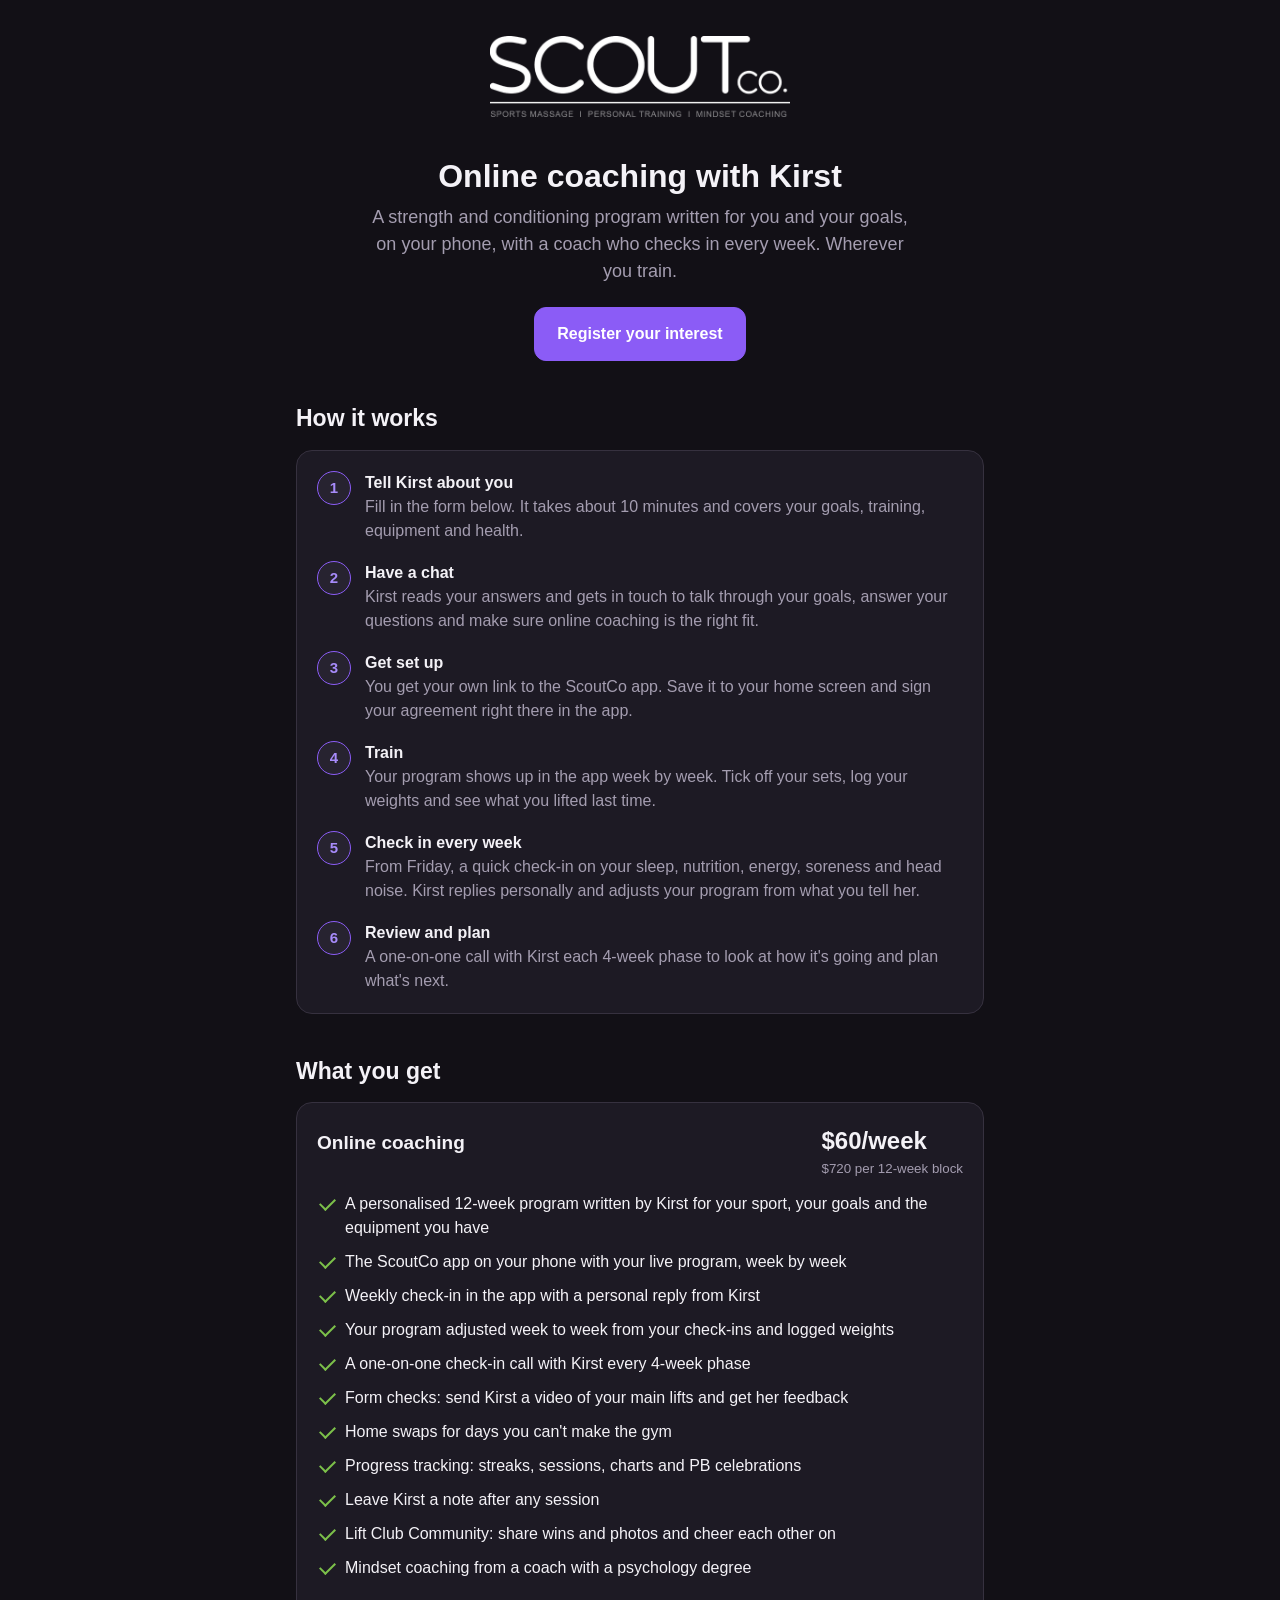
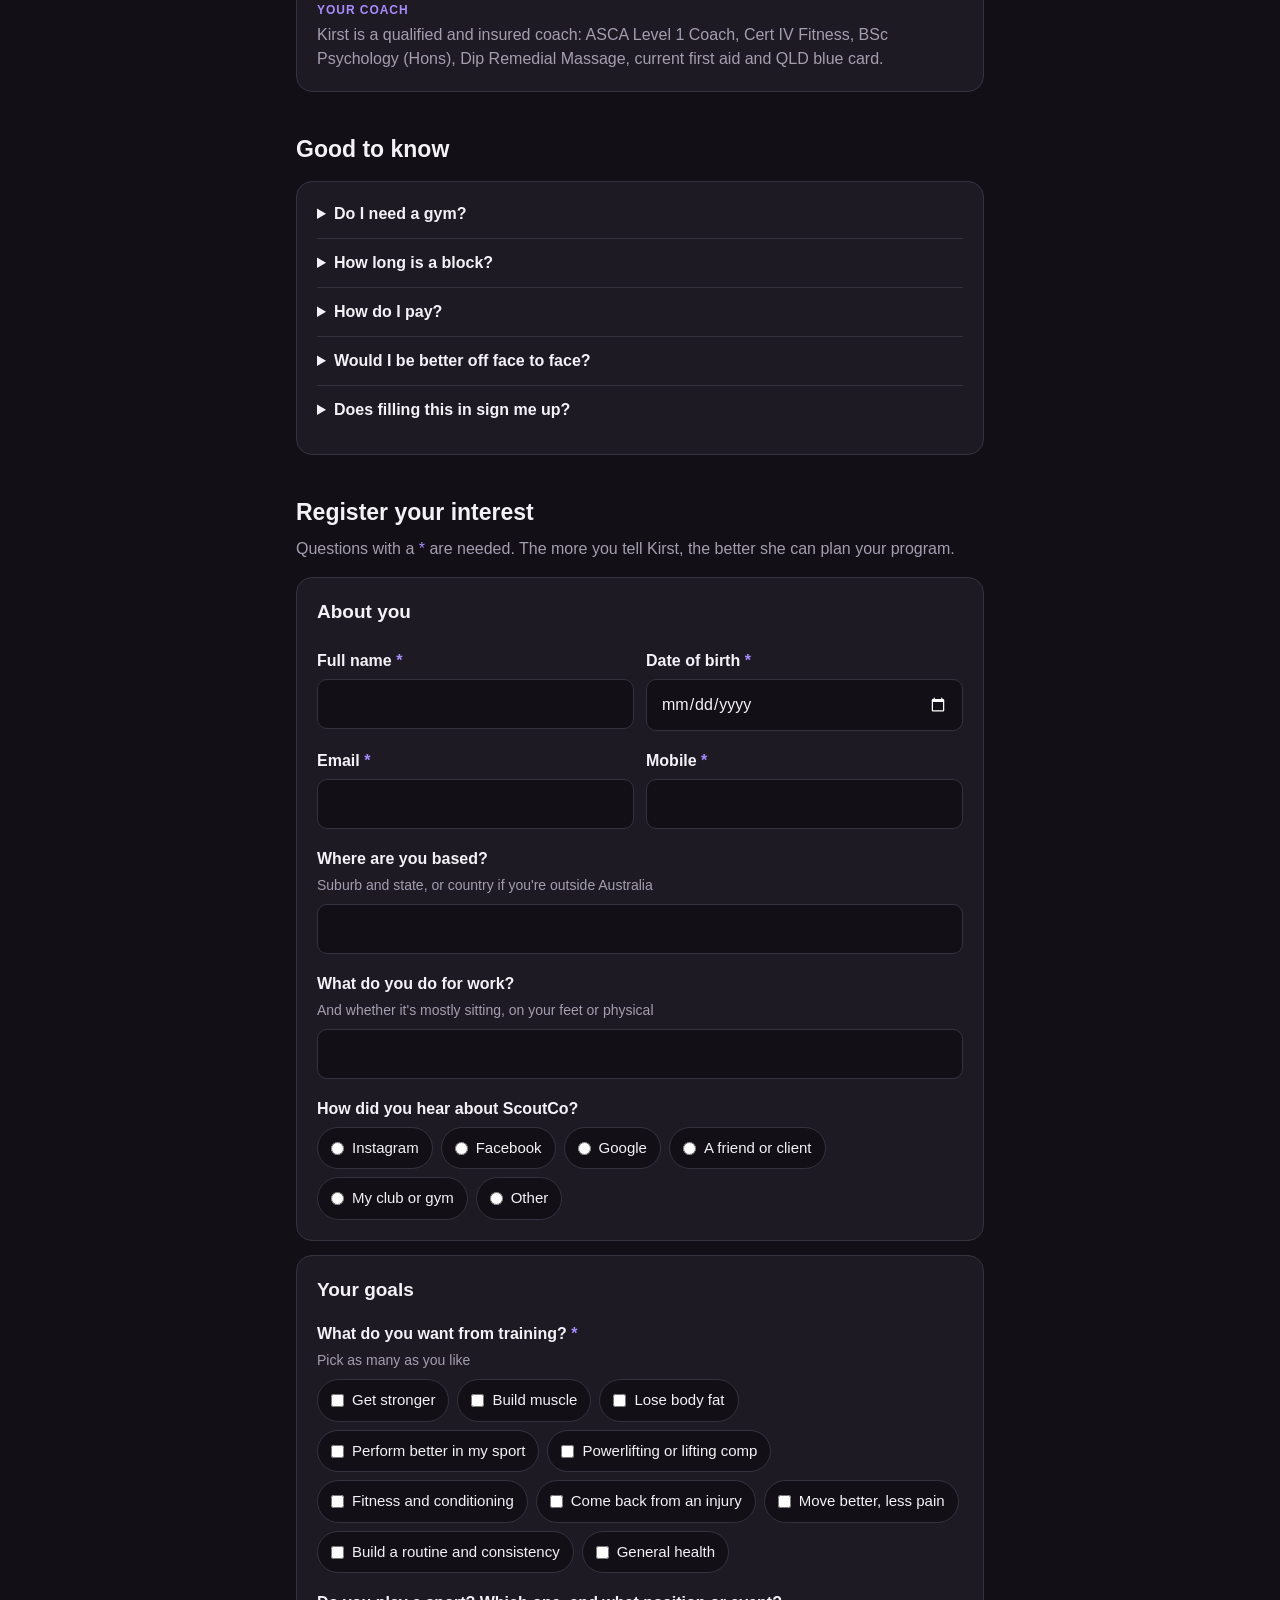
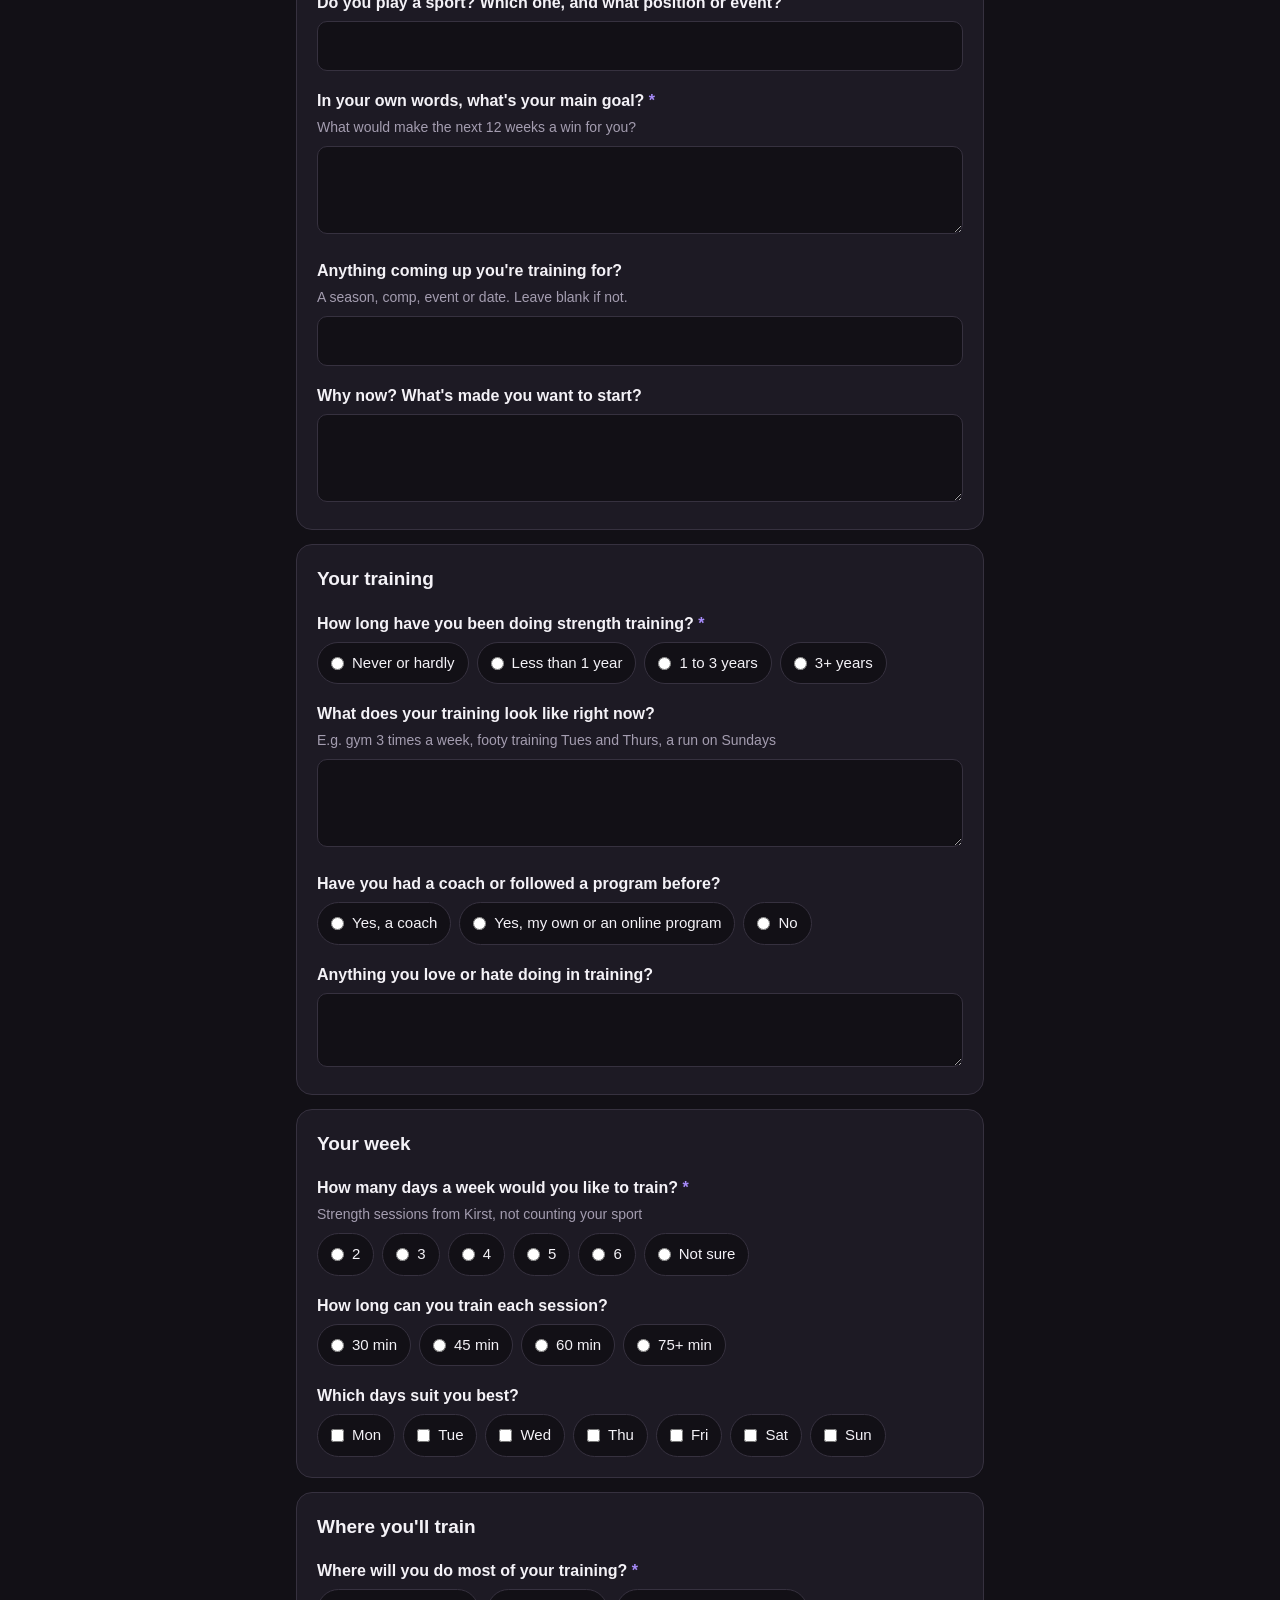
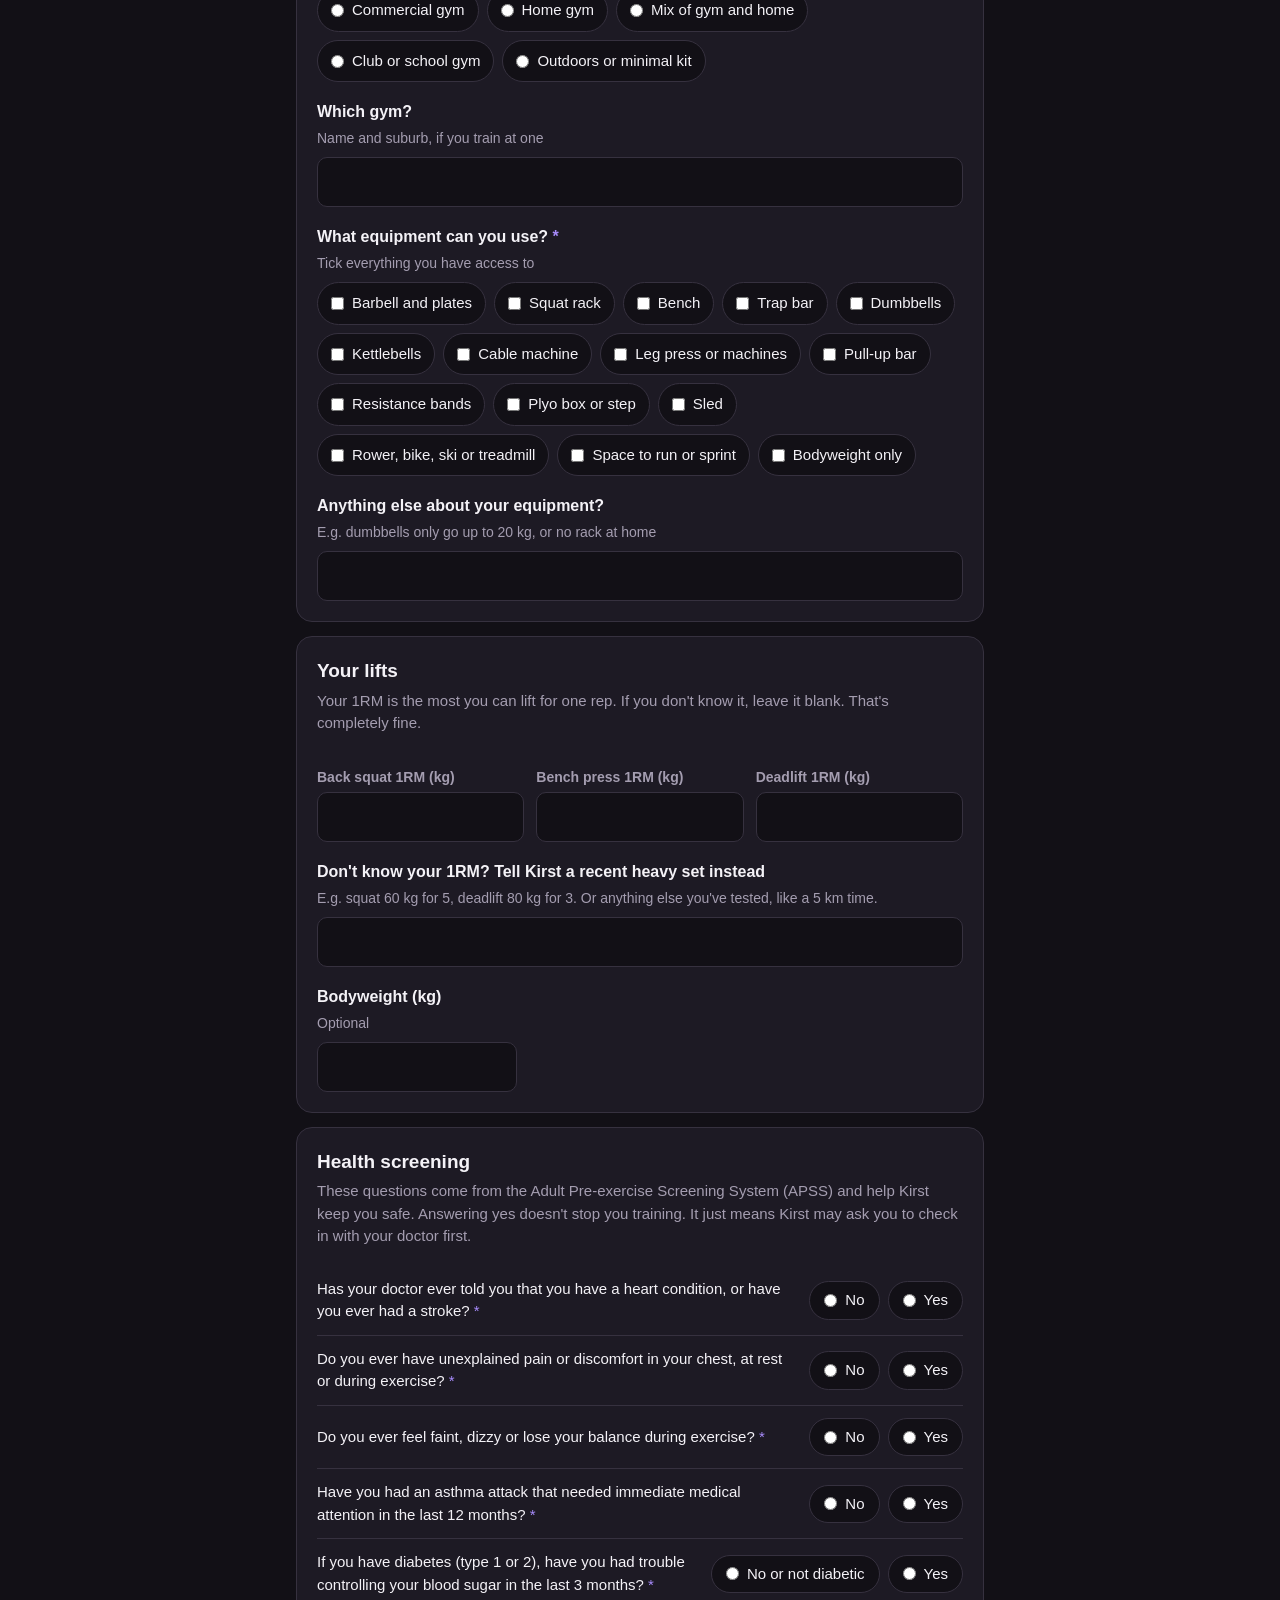
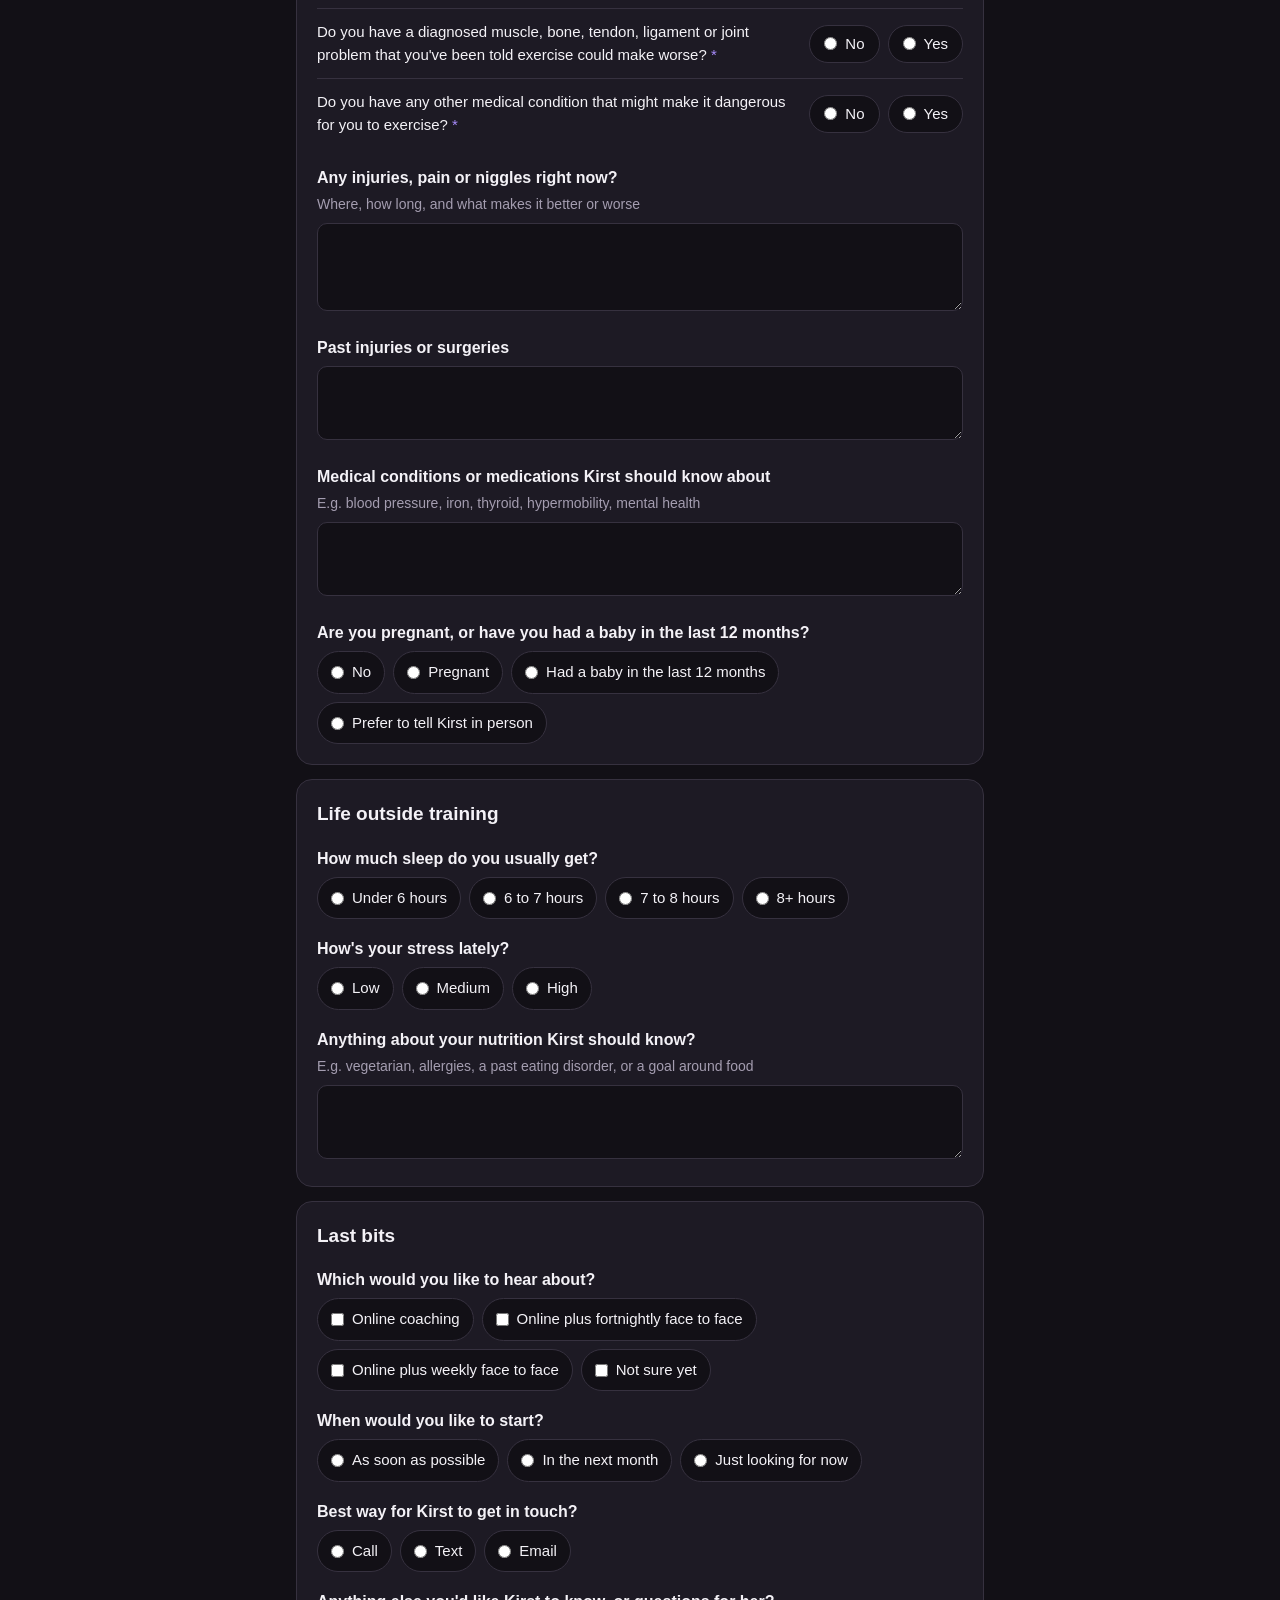
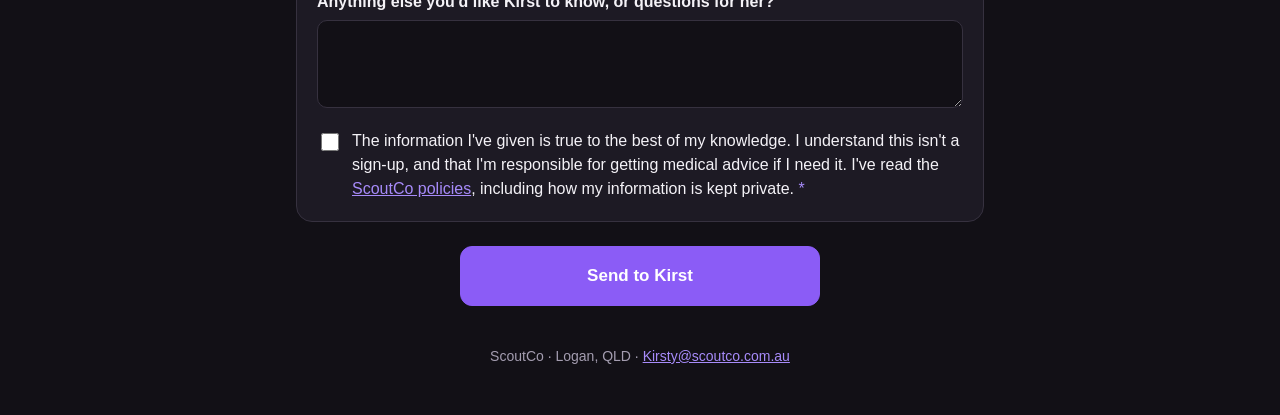
==== eoi.html @ e1833178 "Add online coaching expression of interest page eoi.html explains online coaching and collects goals" ====
<!doctype html>
<html lang="en-AU">
<head>
  <meta charset="utf-8">
  <meta name="viewport" content="width=device-width, initial-scale=1, viewport-fit=cover">
  <title>Online coaching with Kirst · ScoutCo</title>
  <meta name="description" content="Online strength and conditioning coaching with Kirst at ScoutCo. Find out how it works and register your interest.">
  <meta name="theme-color" content="#121016">
  <link rel="icon" href="icons/favicon.png" type="image/png">
  <style>
    :root {
      --bg: #121016; --surface: #1d1a24; --surface-2: #272330; --border: #36313f;
      --text: #f4f2f7; --muted: #a49db0; --accent: #8b5cf6; --accent-strong: #a78bfa;
      --green: #7cc04a; --danger: #f87171; --radius: 16px;
    }
    * { box-sizing: border-box; }
    html, body { margin: 0; padding: 0; }
    body {
      background: var(--bg); color: var(--text);
      font: 16px/1.5 -apple-system, BlinkMacSystemFont, "Segoe UI", Roboto, "Helvetica Neue", Arial, sans-serif;
      -webkit-font-smoothing: antialiased;
    }
    a { color: var(--accent-strong); }
    .hidden { display: none !important; }
    .wrap { max-width: 720px; margin: 0 auto; padding: 0 16px 48px; }
    header.top { text-align: center; padding: 36px 0 8px; }
    header.top img { width: min(300px, 80%); height: auto; }
    h1 { font-size: 32px; line-height: 1.15; margin: 26px 0 10px; text-align: center; }
    .lead { text-align: center; color: var(--muted); font-size: 18px; margin: 0 auto 22px; max-width: 560px; }
    .cta { text-align: center; margin: 0 0 34px; }
    .btn {
      display: inline-flex; align-items: center; justify-content: center; gap: 8px;
      border-radius: 12px; border: 1px solid var(--accent); background: var(--accent); color: #fff;
      padding: 14px 22px; font: inherit; font-weight: 700; text-decoration: none; cursor: pointer;
    }
    .btn:disabled { opacity: .6; cursor: default; }
    .btn.ghost { background: transparent; color: var(--text); border-color: var(--border); }
    h2 { font-size: 23px; margin: 40px 0 14px; }
    .card { background: var(--surface); border: 1px solid var(--border); border-radius: var(--radius); padding: 20px; margin: 14px 0; }
    .steps { list-style: none; margin: 0; padding: 0; counter-reset: s; }
    .steps li { position: relative; padding: 0 0 18px 48px; counter-increment: s; }
    .steps li:last-child { padding-bottom: 0; }
    .steps li:before {
      content: counter(s); position: absolute; left: 0; top: 0; width: 32px; height: 32px; border-radius: 50%;
      background: var(--surface-2); border: 1px solid var(--accent); color: var(--accent-strong);
      display: flex; align-items: center; justify-content: center; font-weight: 800; font-size: 15px;
    }
    .steps b { display: block; }
    .steps span, .muted { color: var(--muted); }
    .ticks { list-style: none; margin: 0; padding: 0; }
    .ticks li { position: relative; padding: 5px 0 5px 28px; }
    .ticks li:before {
      content: ""; position: absolute; left: 3px; top: 11px; width: 13px; height: 7px;
      border-left: 2.5px solid var(--green); border-bottom: 2.5px solid var(--green); transform: rotate(-45deg);
    }
    .price { display: flex; justify-content: space-between; align-items: baseline; gap: 12px; flex-wrap: wrap; margin-bottom: 8px; }
    .price h3 { margin: 0; font-size: 19px; }
    .price b { font-size: 24px; }
    .price small { color: var(--muted); display: block; text-align: right; }
    .eyebrow { font-size: 12px; font-weight: 800; letter-spacing: .08em; text-transform: uppercase; color: var(--accent-strong); margin: 16px 0 4px; }
    details { border-top: 1px solid var(--border); padding: 12px 0; }
    details:first-of-type { border-top: 0; padding-top: 0; }
    summary { font-weight: 700; cursor: pointer; }
    details p { margin: 8px 0 0; color: var(--muted); }

    /* Form */
    form h3 { margin: 0 0 4px; font-size: 19px; }
    form .card > p.muted { margin: 0 0 14px; font-size: 15px; }
    .q { margin: 18px 0 0; border: 0; padding: 0; min-width: 0; }
    .q > label, .q > legend { display: block; font-weight: 600; margin-bottom: 6px; padding: 0; }
    .q .hint { display: block; color: var(--muted); font-size: 14px; font-weight: 400; margin: -2px 0 8px; }
    .req:after { content: " *"; color: var(--accent-strong); }
    input[type=text], input[type=email], input[type=tel], input[type=date], input[type=number], select, textarea {
      width: 100%; padding: 12px 14px; border-radius: 10px; border: 1px solid var(--border);
      background: var(--bg); color: var(--text); font: inherit;
    }
    input[type=date] { color-scheme: dark; min-height: 48px; }
    textarea { min-height: 88px; resize: vertical; }
    input:focus, select:focus, textarea:focus { outline: 2px solid var(--accent); outline-offset: 1px; }
    .row { display: grid; grid-template-columns: 1fr 1fr; gap: 12px; }
    .row3 { display: grid; grid-template-columns: repeat(3, 1fr); gap: 12px; }
    .row3 label { font-size: 14px; color: var(--muted); display: block; margin-bottom: 4px; }
    .opts { display: flex; flex-wrap: wrap; gap: 8px; }
    .opts label {
      display: inline-flex; align-items: center; gap: 8px; padding: 9px 13px; border-radius: 999px;
      border: 1px solid var(--border); background: var(--bg); cursor: pointer; font-size: 15px; user-select: none;
    }
    .opts input { accent-color: var(--accent); margin: 0; }
    .opts label:has(input:checked) { border-color: var(--accent); background: rgba(139, 92, 246, .16); }
    .yn { display: grid; grid-template-columns: 1fr auto; gap: 10px 14px; align-items: center; padding: 12px 0; border-top: 1px solid var(--border); }
    .yn:first-of-type { border-top: 0; }
    .yn .opts label { padding: 7px 14px; }
    .yn > span { font-size: 15px; }
    .check { display: flex; gap: 10px; align-items: flex-start; margin: 14px 0 0; cursor: pointer; }
    .check input { margin-top: 4px; accent-color: var(--accent); width: 18px; height: 18px; flex: none; }
    .note { background: #2a2140; border-left: 3px solid var(--accent); border-radius: 10px; padding: 10px 12px; margin: 12px 0 0; font-size: 15px; }
    .err-msg { color: var(--danger); font-size: 14px; margin-top: 6px; }
    .bad input, .bad select, .bad textarea { border-color: var(--danger); }
    .bad .opts label { border-color: var(--danger); }
    .trap { position: absolute; left: -9999px; width: 1px; height: 1px; overflow: hidden; }
    .submit { text-align: center; margin: 24px 0 0; }
    .submit .btn { width: 100%; max-width: 360px; font-size: 17px; padding: 16px; }
    #formError { text-align: center; }
    .thanks { text-align: center; padding: 30px 0 10px; }
    .thanks .big { font-size: 56px; line-height: 1; }
    footer { text-align: center; color: var(--muted); font-size: 14px; margin-top: 40px; }
    @media (max-width: 560px) {
      h1 { font-size: 27px; }
      .lead { font-size: 16px; }
      .row, .row3 { grid-template-columns: 1fr; }
      .card { padding: 16px; }
      .yn { grid-template-columns: 1fr; gap: 8px; }
    }
  </style>
</head>
<body>
<div class="wrap">
  <header class="top">
    <a href="https://www.scoutco.com.au/"><img src="icons/logo-full-white.png" alt="ScoutCo · Sports massage, personal training, mindset coaching" width="320" height="86"></a>
  </header>

  <div id="info">
    <h1>Online coaching with Kirst</h1>
    <p class="lead">A strength and conditioning program written for you and your goals, on your phone, with a coach who checks in every week. Wherever you train.</p>
    <p class="cta"><a class="btn" href="#apply">Register your interest</a></p>

    <h2>How it works</h2>
    <div class="card">
      <ol class="steps">
        <li><b>Tell Kirst about you</b><span>Fill in the form below. It takes about 10 minutes and covers your goals, training, equipment and health.</span></li>
        <li><b>Have a chat</b><span>Kirst reads your answers and gets in touch to talk through your goals, answer your questions and make sure online coaching is the right fit.</span></li>
        <li><b>Get set up</b><span>You get your own link to the ScoutCo app. Save it to your home screen and sign your agreement right there in the app.</span></li>
        <li><b>Train</b><span>Your program shows up in the app week by week. Tick off your sets, log your weights and see what you lifted last time.</span></li>
        <li><b>Check in every week</b><span>From Friday, a quick check-in on your sleep, nutrition, energy, soreness and head noise. Kirst replies personally and adjusts your program from what you tell her.</span></li>
        <li><b>Review and plan</b><span>A one-on-one call with Kirst each 4-week phase to look at how it's going and plan what's next.</span></li>
      </ol>
    </div>

    <h2>What you get</h2>
    <div class="card">
      <div class="price">
        <h3>Online coaching</h3>
        <div><b>$60/week</b><small>$720 per 12-week block</small></div>
      </div>
      <ul class="ticks">
        <li>A personalised 12-week program written by Kirst for your sport, your goals and the equipment you have</li>
        <li>The ScoutCo app on your phone with your live program, week by week</li>
        <li>Weekly check-in in the app with a personal reply from Kirst</li>
        <li>Your program adjusted week to week from your check-ins and logged weights</li>
        <li>A one-on-one check-in call with Kirst every 4-week phase</li>
        <li>Form checks: send Kirst a video of your main lifts and get her feedback</li>
        <li>Home swaps for days you can't make the gym</li>
        <li>Progress tracking: streaks, sessions, charts and PB celebrations</li>
        <li>Leave Kirst a note after any session</li>
        <li>Lift Club Community: share wins and photos and cheer each other on</li>
        <li>Mindset coaching from a coach with a psychology degree</li>
      </ul>
      <p class="eyebrow">Your coach</p>
      <p class="muted" style="margin:0">Kirst is a qualified and insured coach: ASCA Level 1 Coach, Cert IV Fitness, BSc Psychology (Hons), Dip Remedial Massage, current first aid and QLD blue card.</p>
    </div>

    <h2>Good to know</h2>
    <div class="card">
      <details>
        <summary>Do I need a gym?</summary>
        <p>No. Kirst writes your program around what you have, whether that's a full gym, a home setup or a few dumbbells. Tell her what you've got in the form.</p>
      </details>
      <details>
        <summary>How long is a block?</summary>
        <p>Training runs in 12-week blocks and renews automatically. Give 2 weeks' notice if you're not renewing.</p>
      </details>
      <details>
        <summary>How do I pay?</summary>
        <p>Pay upfront, or weekly or fortnightly in instalments.</p>
      </details>
      <details>
        <summary>Would I be better off face to face?</summary>
        <p>You can also mix online coaching with a session with Kirst every week or fortnight. Mention it in the form and she'll talk you through the options.</p>
      </details>
      <details>
        <summary>Does filling this in sign me up?</summary>
        <p>No. This is just to register your interest. Nothing is booked or paid until you've had a chat with Kirst and decided to go ahead.</p>
      </details>
    </div>
  </div>

  <form id="eoi" novalidate>
    <h2 id="apply">Register your interest</h2>
    <p class="muted" style="margin-top:-6px">Questions with a <span style="color:var(--accent-strong)">*</span> are needed. The more you tell Kirst, the better she can plan your program.</p>

    <!-- 1. About you -->
    <div class="card" data-section="About you">
      <h3>About you</h3>
      <div class="row">
        <div class="q"><label class="req" for="f-name">Full name</label><input type="text" id="f-name" data-label="Name" autocomplete="name" required></div>
        <div class="q"><label class="req" for="f-dob">Date of birth</label><input type="date" id="f-dob" data-label="Date of birth" required></div>
      </div>
      <div class="row">
        <div class="q"><label class="req" for="f-email">Email</label><input type="email" id="f-email" data-label="Email" autocomplete="email" required></div>
        <div class="q"><label class="req" for="f-phone">Mobile</label><input type="tel" id="f-phone" data-label="Mobile" autocomplete="tel" required></div>
      </div>
      <div class="q"><label for="f-where">Where are you based?</label><span class="hint">Suburb and state, or country if you're outside Australia</span><input type="text" id="f-where" data-label="Location"></div>
      <div class="q"><label for="f-job">What do you do for work?</label><span class="hint">And whether it's mostly sitting, on your feet or physical</span><input type="text" id="f-job" data-label="Work"></div>

      <div id="under18" class="hidden">
        <p class="note">As you're under 18, a parent or guardian will need to be part of the chat with Kirst and sign a consent form before you start.</p>
        <div class="row">
          <div class="q"><label class="req" for="f-pname">Parent or guardian's name</label><input type="text" id="f-pname" data-label="Parent or guardian name"></div>
          <div class="q"><label class="req" for="f-pcontact">Their email or mobile</label><input type="text" id="f-pcontact" data-label="Parent or guardian contact"></div>
        </div>
      </div>

      <fieldset class="q"><legend>How did you hear about ScoutCo?</legend>
        <div class="opts" data-label="Heard about ScoutCo from">
          <label><input type="radio" name="heard" value="Instagram"> Instagram</label>
          <label><input type="radio" name="heard" value="Facebook"> Facebook</label>
          <label><input type="radio" name="heard" value="Google"> Google</label>
          <label><input type="radio" name="heard" value="A friend or client"> A friend or client</label>
          <label><input type="radio" name="heard" value="My club or gym"> My club or gym</label>
          <label><input type="radio" name="heard" value="Other"> Other</label>
        </div>
      </fieldset>
    </div>

    <!-- 2. Goals -->
    <div class="card" data-section="Goals">
      <h3>Your goals</h3>
      <fieldset class="q"><legend class="req">What do you want from training?</legend><span class="hint">Pick as many as you like</span>
        <div class="opts" data-label="Goals" data-required="1">
          <label><input type="checkbox" value="Get stronger"> Get stronger</label>
          <label><input type="checkbox" value="Build muscle"> Build muscle</label>
          <label><input type="checkbox" value="Lose body fat"> Lose body fat</label>
          <label><input type="checkbox" value="Perform better in my sport"> Perform better in my sport</label>
          <label><input type="checkbox" value="Powerlifting or lifting comp"> Powerlifting or lifting comp</label>
          <label><input type="checkbox" value="Fitness and conditioning"> Fitness and conditioning</label>
          <label><input type="checkbox" value="Come back from an injury"> Come back from an injury</label>
          <label><input type="checkbox" value="Move better, less pain"> Move better, less pain</label>
          <label><input type="checkbox" value="Build a routine and consistency"> Build a routine and consistency</label>
          <label><input type="checkbox" value="General health"> General health</label>
        </div>
      </fieldset>
      <div class="q"><label for="f-sport">Do you play a sport? Which one, and what position or event?</label><input type="text" id="f-sport" data-label="Sport"></div>
      <div class="q"><label class="req" for="f-goal">In your own words, what's your main goal?</label><span class="hint">What would make the next 12 weeks a win for you?</span><textarea id="f-goal" data-label="Main goal" required></textarea></div>
      <div class="q"><label for="f-event">Anything coming up you're training for?</label><span class="hint">A season, comp, event or date. Leave blank if not.</span><input type="text" id="f-event" data-label="Event or date"></div>
      <div class="q"><label for="f-why">Why now? What's made you want to start?</label><textarea id="f-why" data-label="Why now"></textarea></div>
    </div>

    <!-- 3. Training -->
    <div class="card" data-section="Training">
      <h3>Your training</h3>
      <fieldset class="q"><legend class="req">How long have you been doing strength training?</legend>
        <div class="opts" data-label="Strength training experience" data-required="1">
          <label><input type="radio" name="exp" value="Never or hardly at all"> Never or hardly</label>
          <label><input type="radio" name="exp" value="Less than 1 year"> Less than 1 year</label>
          <label><input type="radio" name="exp" value="1 to 3 years"> 1 to 3 years</label>
          <label><input type="radio" name="exp" value="3+ years"> 3+ years</label>
        </div>
      </fieldset>
      <div class="q"><label for="f-now">What does your training look like right now?</label><span class="hint">E.g. gym 3 times a week, footy training Tues and Thurs, a run on Sundays</span><textarea id="f-now" data-label="Current training"></textarea></div>
      <fieldset class="q"><legend>Have you had a coach or followed a program before?</legend>
        <div class="opts" data-label="Had a coach before">
          <label><input type="radio" name="coached" value="Yes, a coach"> Yes, a coach</label>
          <label><input type="radio" name="coached" value="Yes, my own or an online program"> Yes, my own or an online program</label>
          <label><input type="radio" name="coached" value="No"> No</label>
        </div>
      </fieldset>
      <div class="q"><label for="f-likes">Anything you love or hate doing in training?</label><textarea id="f-likes" data-label="Likes and dislikes" style="min-height:64px"></textarea></div>
    </div>

    <!-- 4. Schedule -->
    <div class="card" data-section="Schedule">
      <h3>Your week</h3>
      <fieldset class="q"><legend class="req">How many days a week would you like to train?</legend><span class="hint">Strength sessions from Kirst, not counting your sport</span>
        <div class="opts" data-label="Days per week" data-required="1">
          <label><input type="radio" name="days" value="2"> 2</label>
          <label><input type="radio" name="days" value="3"> 3</label>
          <label><input type="radio" name="days" value="4"> 4</label>
          <label><input type="radio" name="days" value="5"> 5</label>
          <label><input type="radio" name="days" value="6"> 6</label>
          <label><input type="radio" name="days" value="Not sure"> Not sure</label>
        </div>
      </fieldset>
      <fieldset class="q"><legend>How long can you train each session?</legend>
        <div class="opts" data-label="Session length">
          <label><input type="radio" name="len" value="30 min"> 30 min</label>
          <label><input type="radio" name="len" value="45 min"> 45 min</label>
          <label><input type="radio" name="len" value="60 min"> 60 min</label>
          <label><input type="radio" name="len" value="75+ min"> 75+ min</label>
        </div>
      </fieldset>
      <fieldset class="q"><legend>Which days suit you best?</legend>
        <div class="opts" data-label="Best days">
          <label><input type="checkbox" value="Mon"> Mon</label>
          <label><input type="checkbox" value="Tue"> Tue</label>
          <label><input type="checkbox" value="Wed"> Wed</label>
          <label><input type="checkbox" value="Thu"> Thu</label>
          <label><input type="checkbox" value="Fri"> Fri</label>
          <label><input type="checkbox" value="Sat"> Sat</label>
          <label><input type="checkbox" value="Sun"> Sun</label>
        </div>
      </fieldset>
    </div>

    <!-- 5. Equipment -->
    <div class="card" data-section="Equipment">
      <h3>Where you'll train</h3>
      <fieldset class="q"><legend class="req">Where will you do most of your training?</legend>
        <div class="opts" data-label="Training location" data-required="1">
          <label><input type="radio" name="loc" value="Commercial gym"> Commercial gym</label>
          <label><input type="radio" name="loc" value="Home gym"> Home gym</label>
          <label><input type="radio" name="loc" value="Mix of gym and home"> Mix of gym and home</label>
          <label><input type="radio" name="loc" value="Club or school gym"> Club or school gym</label>
          <label><input type="radio" name="loc" value="Outdoors or minimal equipment"> Outdoors or minimal kit</label>
        </div>
      </fieldset>
      <div class="q"><label for="f-gym">Which gym?</label><span class="hint">Name and suburb, if you train at one</span><input type="text" id="f-gym" data-label="Gym"></div>
      <fieldset class="q"><legend class="req">What equipment can you use?</legend><span class="hint">Tick everything you have access to</span>
        <div class="opts" data-label="Equipment" data-required="1">
          <label><input type="checkbox" value="Barbell and plates"> Barbell and plates</label>
          <label><input type="checkbox" value="Squat rack"> Squat rack</label>
          <label><input type="checkbox" value="Bench"> Bench</label>
          <label><input type="checkbox" value="Trap bar"> Trap bar</label>
          <label><input type="checkbox" value="Dumbbells"> Dumbbells</label>
          <label><input type="checkbox" value="Kettlebells"> Kettlebells</label>
          <label><input type="checkbox" value="Cable machine"> Cable machine</label>
          <label><input type="checkbox" value="Leg press or other machines"> Leg press or machines</label>
          <label><input type="checkbox" value="Pull-up bar"> Pull-up bar</label>
          <label><input type="checkbox" value="Resistance bands"> Resistance bands</label>
          <label><input type="checkbox" value="Plyo box or step"> Plyo box or step</label>
          <label><input type="checkbox" value="Sled"> Sled</label>
          <label><input type="checkbox" value="Rower, bike, ski erg or treadmill"> Rower, bike, ski or treadmill</label>
          <label><input type="checkbox" value="Space to run or sprint"> Space to run or sprint</label>
          <label><input type="checkbox" value="Bodyweight only"> Bodyweight only</label>
        </div>
      </fieldset>
      <div class="q"><label for="f-kit">Anything else about your equipment?</label><span class="hint">E.g. dumbbells only go up to 20 kg, or no rack at home</span><input type="text" id="f-kit" data-label="Equipment notes"></div>
    </div>

    <!-- 6. Strength -->
    <div class="card" data-section="Strength">
      <h3>Your lifts</h3>
      <p class="muted">Your 1RM is the most you can lift for one rep. If you don't know it, leave it blank. That's completely fine.</p>
      <div class="row3">
        <div class="q"><label for="f-squat">Back squat 1RM (kg)</label><input type="number" inputmode="decimal" min="0" step="0.5" id="f-squat" data-label="Back squat 1RM (kg)"></div>
        <div class="q"><label for="f-bench">Bench press 1RM (kg)</label><input type="number" inputmode="decimal" min="0" step="0.5" id="f-bench" data-label="Bench press 1RM (kg)"></div>
        <div class="q"><label for="f-dead">Deadlift 1RM (kg)</label><input type="number" inputmode="decimal" min="0" step="0.5" id="f-dead" data-label="Deadlift 1RM (kg)"></div>
      </div>
      <div class="q"><label for="f-sets">Don't know your 1RM? Tell Kirst a recent heavy set instead</label><span class="hint">E.g. squat 60 kg for 5, deadlift 80 kg for 3. Or anything else you've tested, like a 5 km time.</span><input type="text" id="f-sets" data-label="Recent heavy sets or tests"></div>
      <div class="q"><label for="f-bw">Bodyweight (kg)</label><span class="hint">Optional</span><input type="number" inputmode="decimal" min="0" step="0.1" id="f-bw" data-label="Bodyweight (kg)" style="max-width:200px"></div>
    </div>

    <!-- 7. Health -->
    <div class="card" data-section="Health">
      <h3>Health screening</h3>
      <p class="muted">These questions come from the Adult Pre-exercise Screening System (APSS) and help Kirst keep you safe. Answering yes doesn't stop you training. It just means Kirst may ask you to check in with your doctor first.</p>
      <div class="q" id="apss" data-required="1">
        <div class="yn"><span class="req">Has your doctor ever told you that you have a heart condition, or have you ever had a stroke?</span><div class="opts" data-label="APSS 1. Heart condition or stroke"><label><input type="radio" name="a1" value="No"> No</label><label><input type="radio" name="a1" value="Yes"> Yes</label></div></div>
        <div class="yn"><span class="req">Do you ever have unexplained pain or discomfort in your chest, at rest or during exercise?</span><div class="opts" data-label="APSS 2. Chest pain"><label><input type="radio" name="a2" value="No"> No</label><label><input type="radio" name="a2" value="Yes"> Yes</label></div></div>
        <div class="yn"><span class="req">Do you ever feel faint, dizzy or lose your balance during exercise?</span><div class="opts" data-label="APSS 3. Faint or dizzy"><label><input type="radio" name="a3" value="No"> No</label><label><input type="radio" name="a3" value="Yes"> Yes</label></div></div>
        <div class="yn"><span class="req">Have you had an asthma attack that needed immediate medical attention in the last 12 months?</span><div class="opts" data-label="APSS 4. Asthma attack"><label><input type="radio" name="a4" value="No"> No</label><label><input type="radio" name="a4" value="Yes"> Yes</label></div></div>
        <div class="yn"><span class="req">If you have diabetes (type 1 or 2), have you had trouble controlling your blood sugar in the last 3 months?</span><div class="opts" data-label="APSS 5. Diabetes control"><label><input type="radio" name="a5" value="No"> No or not diabetic</label><label><input type="radio" name="a5" value="Yes"> Yes</label></div></div>
        <div class="yn"><span class="req">Do you have a diagnosed muscle, bone, tendon, ligament or joint problem that you've been told exercise could make worse?</span><div class="opts" data-label="APSS 6. Muscle or joint problem"><label><input type="radio" name="a6" value="No"> No</label><label><input type="radio" name="a6" value="Yes"> Yes</label></div></div>
        <div class="yn"><span class="req">Do you have any other medical condition that might make it dangerous for you to exercise?</span><div class="opts" data-label="APSS 7. Other medical condition"><label><input type="radio" name="a7" value="No"> No</label><label><input type="radio" name="a7" value="Yes"> Yes</label></div></div>
      </div>
      <div id="apssYes" class="hidden">
        <p class="note">Thanks for letting Kirst know. She may ask you to get clearance from your GP before you start.</p>
        <div class="q"><label class="req" for="f-apss">Tell Kirst a bit more about anything you answered yes to</label><textarea id="f-apss" data-label="APSS details"></textarea></div>
      </div>
      <div class="q"><label for="f-injury">Any injuries, pain or niggles right now?</label><span class="hint">Where, how long, and what makes it better or worse</span><textarea id="f-injury" data-label="Current injuries or pain"></textarea></div>
      <div class="q"><label for="f-past">Past injuries or surgeries</label><textarea id="f-past" data-label="Past injuries or surgeries" style="min-height:64px"></textarea></div>
      <div class="q"><label for="f-meds">Medical conditions or medications Kirst should know about</label><span class="hint">E.g. blood pressure, iron, thyroid, hypermobility, mental health</span><textarea id="f-meds" data-label="Conditions or medications" style="min-height:64px"></textarea></div>
      <fieldset class="q"><legend>Are you pregnant, or have you had a baby in the last 12 months?</legend>
        <div class="opts" data-label="Pregnant or postpartum">
          <label><input type="radio" name="preg" value="No"> No</label>
          <label><input type="radio" name="preg" value="Pregnant"> Pregnant</label>
          <label><input type="radio" name="preg" value="Had a baby in the last 12 months"> Had a baby in the last 12 months</label>
          <label><input type="radio" name="preg" value="Prefer to tell Kirst in person"> Prefer to tell Kirst in person</label>
        </div>
      </fieldset>
    </div>

    <!-- 8. Lifestyle -->
    <div class="card" data-section="Lifestyle">
      <h3>Life outside training</h3>
      <fieldset class="q"><legend>How much sleep do you usually get?</legend>
        <div class="opts" data-label="Sleep">
          <label><input type="radio" name="sleep" value="Under 6 hours"> Under 6 hours</label>
          <label><input type="radio" name="sleep" value="6 to 7 hours"> 6 to 7 hours</label>
          <label><input type="radio" name="sleep" value="7 to 8 hours"> 7 to 8 hours</label>
          <label><input type="radio" name="sleep" value="8+ hours"> 8+ hours</label>
        </div>
      </fieldset>
      <fieldset class="q"><legend>How's your stress lately?</legend>
        <div class="opts" data-label="Stress">
          <label><input type="radio" name="stress" value="Low"> Low</label>
          <label><input type="radio" name="stress" value="Medium"> Medium</label>
          <label><input type="radio" name="stress" value="High"> High</label>
        </div>
      </fieldset>
      <div class="q"><label for="f-food">Anything about your nutrition Kirst should know?</label><span class="hint">E.g. vegetarian, allergies, a past eating disorder, or a goal around food</span><textarea id="f-food" data-label="Nutrition" style="min-height:64px"></textarea></div>
    </div>

    <!-- 9. Last bits -->
    <div class="card" data-section="Anything else">
      <h3>Last bits</h3>
      <fieldset class="q"><legend>Which would you like to hear about?</legend>
        <div class="opts" data-label="Interested in">
          <label><input type="checkbox" value="Online coaching"> Online coaching</label>
          <label><input type="checkbox" value="Online plus fortnightly face to face"> Online plus fortnightly face to face</label>
          <label><input type="checkbox" value="Online plus weekly face to face"> Online plus weekly face to face</label>
          <label><input type="checkbox" value="Not sure yet"> Not sure yet</label>
        </div>
      </fieldset>
      <fieldset class="q"><legend>When would you like to start?</legend>
        <div class="opts" data-label="Start">
          <label><input type="radio" name="start" value="As soon as possible"> As soon as possible</label>
          <label><input type="radio" name="start" value="In the next month"> In the next month</label>
          <label><input type="radio" name="start" value="Just looking for now"> Just looking for now</label>
        </div>
      </fieldset>
      <fieldset class="q"><legend>Best way for Kirst to get in touch?</legend>
        <div class="opts" data-label="Contact by">
          <label><input type="radio" name="contact" value="Call"> Call</label>
          <label><input type="radio" name="contact" value="Text"> Text</label>
          <label><input type="radio" name="contact" value="Email"> Email</label>
        </div>
      </fieldset>
      <div class="q"><label for="f-else">Anything else you'd like Kirst to know, or questions for her?</label><textarea id="f-else" data-label="Anything else"></textarea></div>

      <label class="check q" data-required="1"><input type="checkbox" id="f-agree" data-label="Agreed"> <span class="req">The information I've given is true to the best of my knowledge. I understand this isn't a sign-up, and that I'm responsible for getting medical advice if I need it. I've read the <a href="https://www.scoutco.com.au/policies" target="_blank" rel="noopener">ScoutCo policies</a>, including how my information is kept private.</span></label>
      <div class="trap" aria-hidden="true"><label>Leave this empty <input type="text" id="f-website" tabindex="-1" autocomplete="off"></label></div>
    </div>

    <p id="formError" class="err-msg hidden"></p>
    <div class="submit"><button class="btn" type="submit" id="sendBtn">Send to Kirst</button></div>
  </form>

  <div id="thanks" class="thanks hidden">
    <div class="big">💜</div>
    <h1 id="thanksTitle">Thanks!</h1>
    <p class="lead">Kirst will read through your answers and be in touch soon to have a chat. Keep an eye on your phone and email, including your junk folder.</p>
    <p class="cta"><a class="btn ghost" href="https://www.scoutco.com.au/">Back to ScoutCo</a></p>
  </div>

  <footer>ScoutCo · Logan, QLD · <a href="mailto:Kirsty@scoutco.com.au">Kirsty@scoutco.com.au</a></footer>
</div>

<script src="config.js"></script>
<script>
(function () {
  var CONFIG = window.SCOUTCO_CONFIG || {};
  var form = document.getElementById("eoi");
  var $ = function (id) { return document.getElementById(id); };

  // Under 18: ask for a parent or guardian.
  function age() {
    var v = $("f-dob").value; if (!v) return null;
    var d = new Date(v + "T00:00:00"), n = new Date();
    var a = n.getFullYear() - d.getFullYear();
    if (n.getMonth() < d.getMonth() || (n.getMonth() === d.getMonth() && n.getDate() < d.getDate())) a--;
    return a;
  }
  function isMinor() { var a = age(); return a !== null && a < 18; }
  $("f-dob").addEventListener("change", function () { $("under18").classList.toggle("hidden", !isMinor()); });

  // Any APSS yes: ask for details.
  function apssYes() { return !!document.querySelector("#apss input[value=Yes]:checked"); }
  $("apss").addEventListener("change", function () { $("apssYes").classList.toggle("hidden", !apssYes()); });

  // Clear an error as soon as it's fixed.
  form.addEventListener("input", function (e) { var q = e.target.closest(".q, .yn"); if (q) clearBad(q); });
  form.addEventListener("change", function (e) { var q = e.target.closest(".q, .yn"); if (q) clearBad(q); });

  function clearBad(q) {
    q.classList.remove("bad");
    var m = q.querySelector(":scope > .err-msg"); if (m) m.remove();
    var apss = q.closest("#apss");
    if (apss && apss !== q && !apss.querySelector(".yn.bad")) clearBad(apss);
  }
  function bad(q, msg) {
    q.classList.add("bad");
    if (!q.querySelector(":scope > .err-msg")) {
      var m = document.createElement("div"); m.className = "err-msg"; m.textContent = msg; q.appendChild(m);
    }
  }

  function validate() {
    var problems = [];
    form.querySelectorAll(".q, .yn").forEach(clearBad);
    function need(el, msg) { var q = el.closest(".q"); bad(q, msg); problems.push(q); }
    ["f-name", "f-dob", "f-phone", "f-goal"].forEach(function (id) { if (!$(id).value.trim()) need($(id), "Please fill this in."); });
    var em = $("f-email").value.trim();
    if (!/^[^\s@]+@[^\s@]+\.[^\s@]+$/.test(em)) need($("f-email"), "Please check your email address.");
    var a = age();
    if (a !== null && (a < 10 || a > 100)) need($("f-dob"), "Please check your date of birth.");
    if (isMinor()) ["f-pname", "f-pcontact"].forEach(function (id) { if (!$(id).value.trim()) need($(id), "Please fill this in."); });
    form.querySelectorAll(".opts[data-required]").forEach(function (o) {
      if (!o.querySelector("input:checked")) { var q = o.closest(".q"); bad(q, "Please pick at least one."); problems.push(q); }
    });
    $("apss").querySelectorAll(".yn").forEach(function (yn) {
      if (!yn.querySelector("input:checked")) { yn.classList.add("bad"); problems.push(yn); }
    });
    if ($("apss").querySelector(".yn.bad")) bad($("apss"), "Please answer yes or no to each question.");
    if (apssYes() && !$("f-apss").value.trim()) need($("f-apss"), "Please tell Kirst a bit more.");
    if (!$("f-agree").checked) { bad($("f-agree").closest(".q"), "Please tick this to send."); problems.push($("f-agree").closest(".q")); }
    return problems;
  }

  // Every answer, in order, as [section, question, answer].
  function answers() {
    var out = [];
    form.querySelectorAll("[data-section]").forEach(function (sec) {
      var name = sec.getAttribute("data-section");
      sec.querySelectorAll("[data-label]").forEach(function (el) {
        if (el.closest(".hidden")) return;
        var v;
        if (el.classList.contains("opts")) {
          v = Array.prototype.map.call(el.querySelectorAll("input:checked"), function (i) { return i.value; }).join(", ");
        } else if (el.type === "checkbox") {
          v = el.checked ? "Yes" : "";
        } else if (el.type === "date" && el.value) {
          v = el.value.split("-").reverse().join("/");
          var a = age(); if (a !== null) v += " (age " + a + ")";
        } else {
          v = el.value.trim();
        }
        out.push([name, el.getAttribute("data-label"), v]);
      });
    });
    return out;
  }

  form.addEventListener("submit", function (e) {
    e.preventDefault();
    var err = $("formError");
    err.classList.add("hidden");
    var problems = validate();
    if (problems.length) {
      problems[0].scrollIntoView({ behavior: "smooth", block: "center" });
      err.textContent = "A few answers still need filling in. They're marked in red.";
      err.classList.remove("hidden");
      return;
    }
    var btn = $("sendBtn");
    btn.disabled = true; btn.textContent = "Sending...";
    var payload = { eoi: { answers: answers(), website: $("f-website").value } };
    var done = function () {
      var first = $("f-name").value.trim().split(/\s+/)[0];
      $("thanksTitle").textContent = "Thanks, " + first + "!";
      $("info").classList.add("hidden"); form.classList.add("hidden");
      $("thanks").classList.remove("hidden");
      window.scrollTo(0, 0);
    };
    if (!CONFIG.apiUrl || /[?&]preview\b/.test(location.search)) { setTimeout(done, 400); return; }
    fetch(CONFIG.apiUrl, { method: "POST", body: JSON.stringify(payload) })
      .then(function (r) { return r.json(); })
      .then(function (res) {
        if (!res || !res.ok) throw new Error(res && res.error || "Not saved");
        done();
      })
      .catch(function () {
        btn.disabled = false; btn.textContent = "Send to Kirst";
        err.innerHTML = "Sorry, that didn't send. Please check your internet and try again, or email Kirst at " +
          "<a href=\"mailto:Kirsty@scoutco.com.au\">Kirsty@scoutco.com.au</a>.";
        err.classList.remove("hidden");
      });
  });
})();
</script>
</body>
</html>
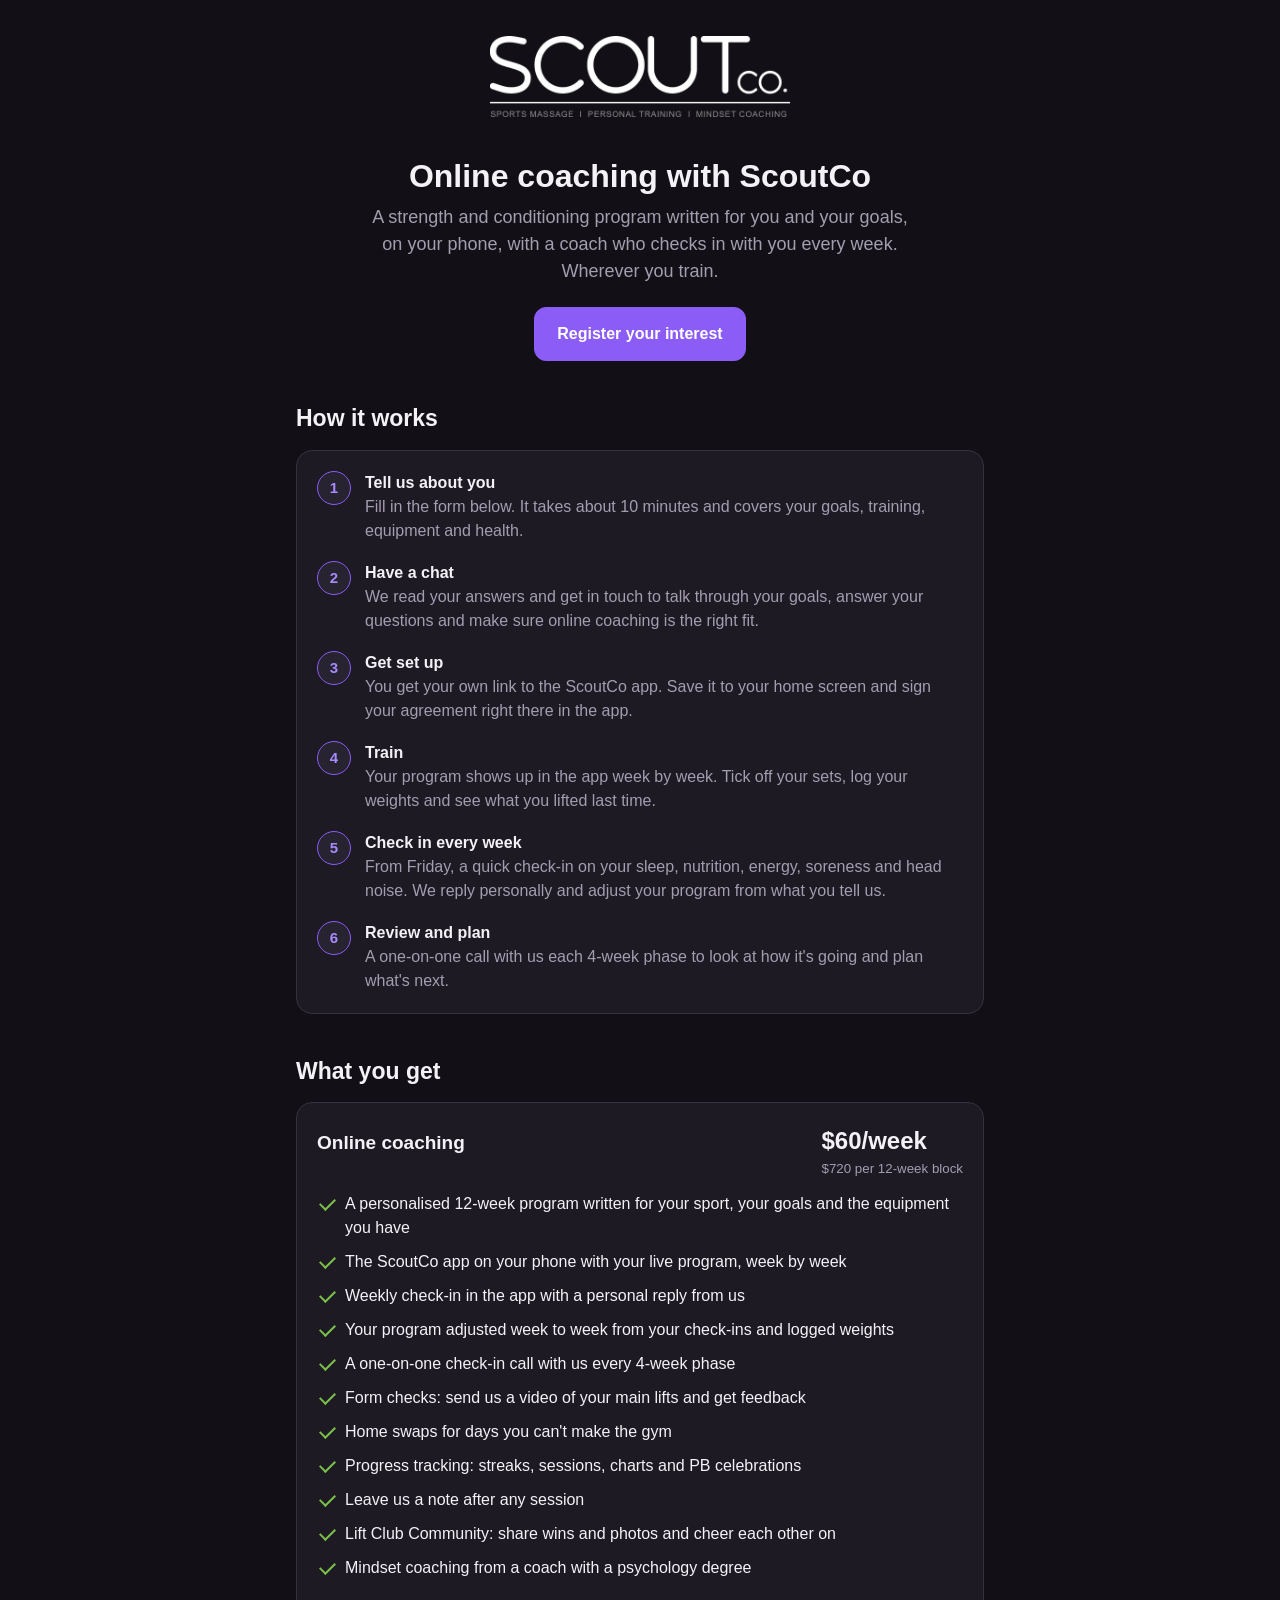
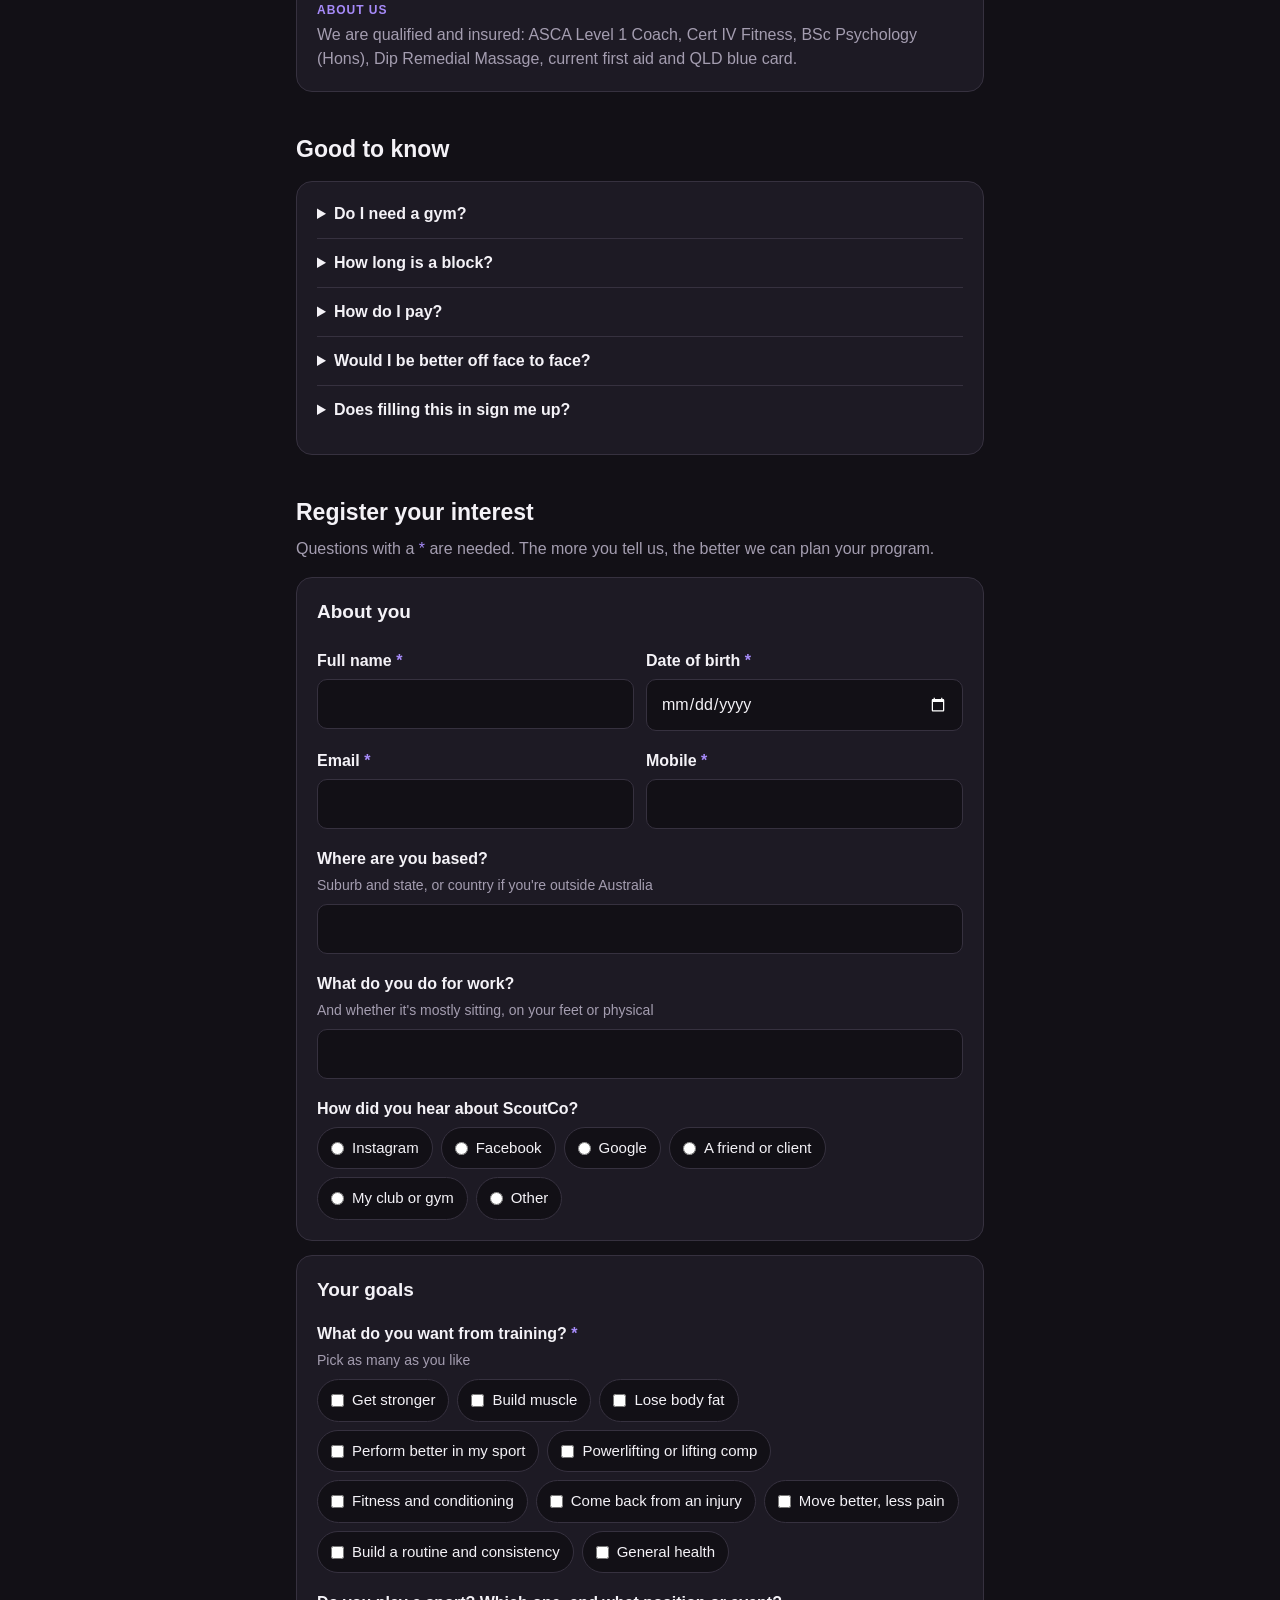
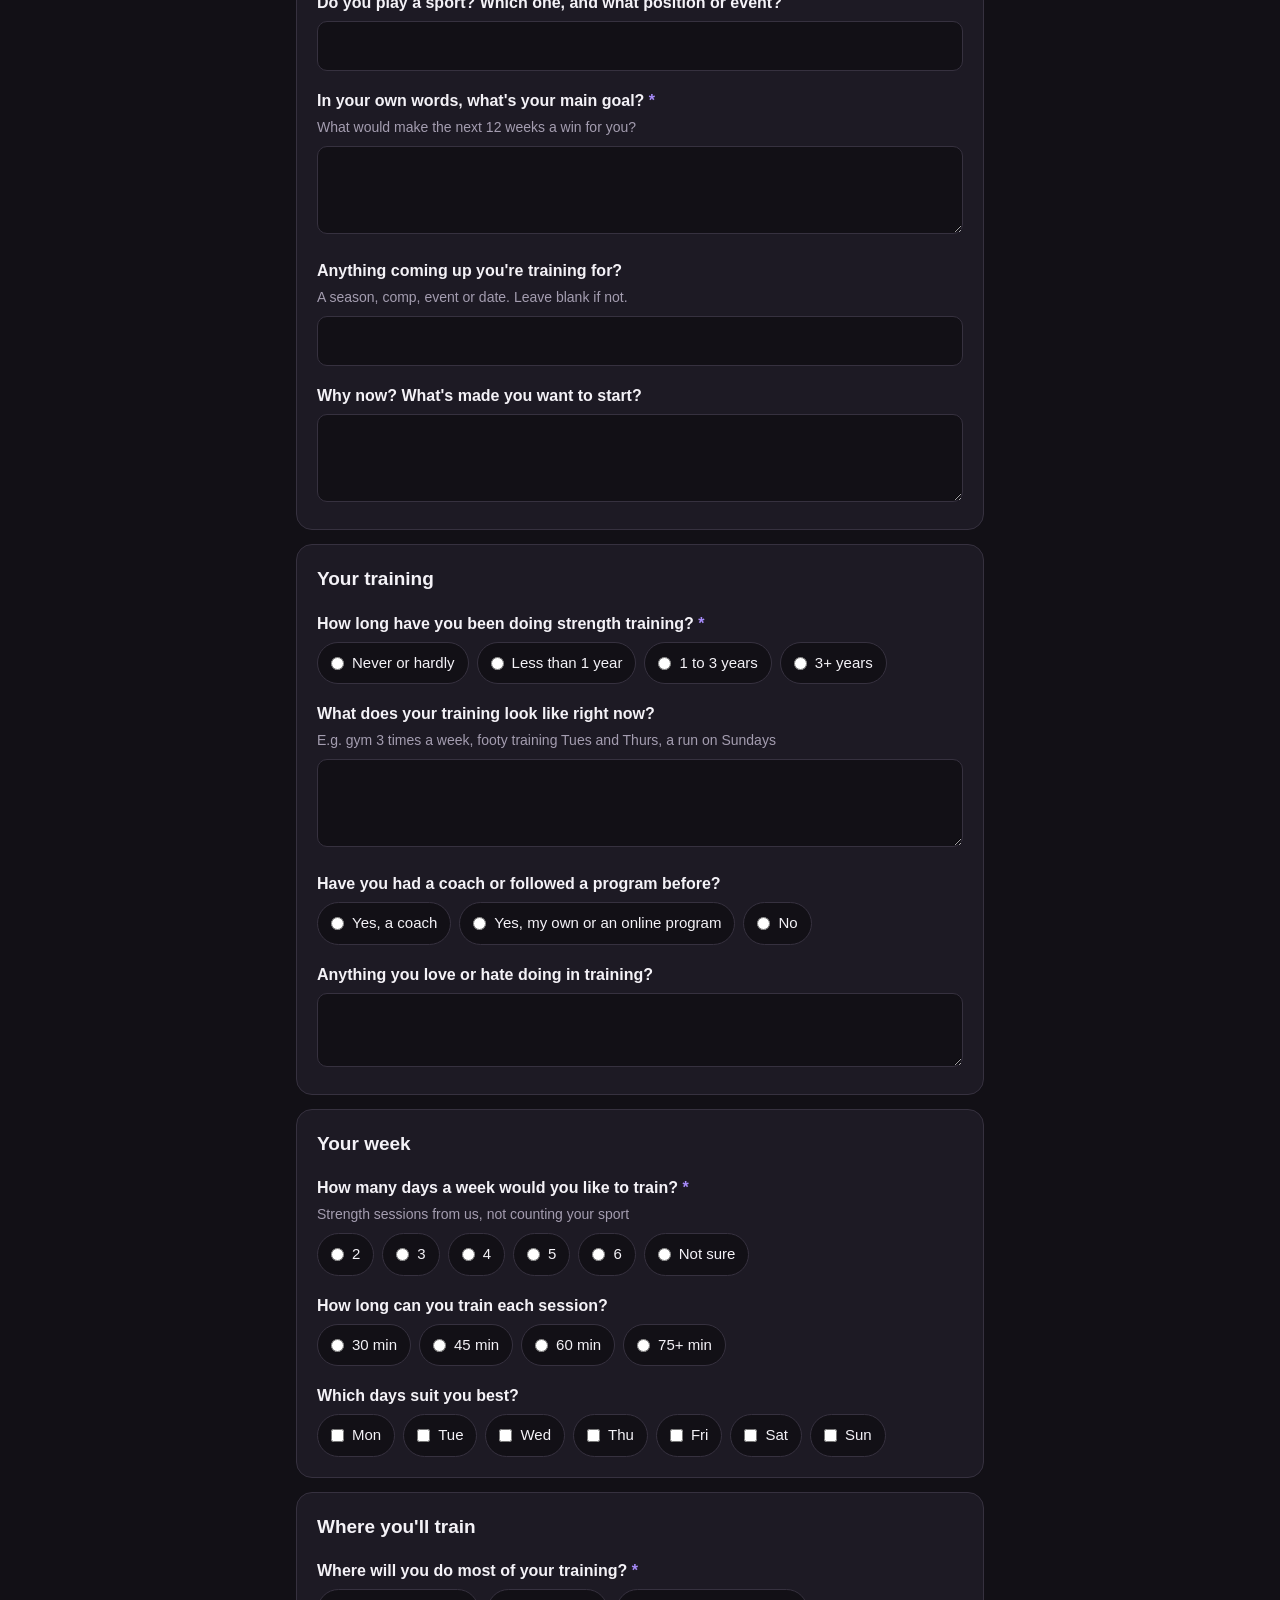
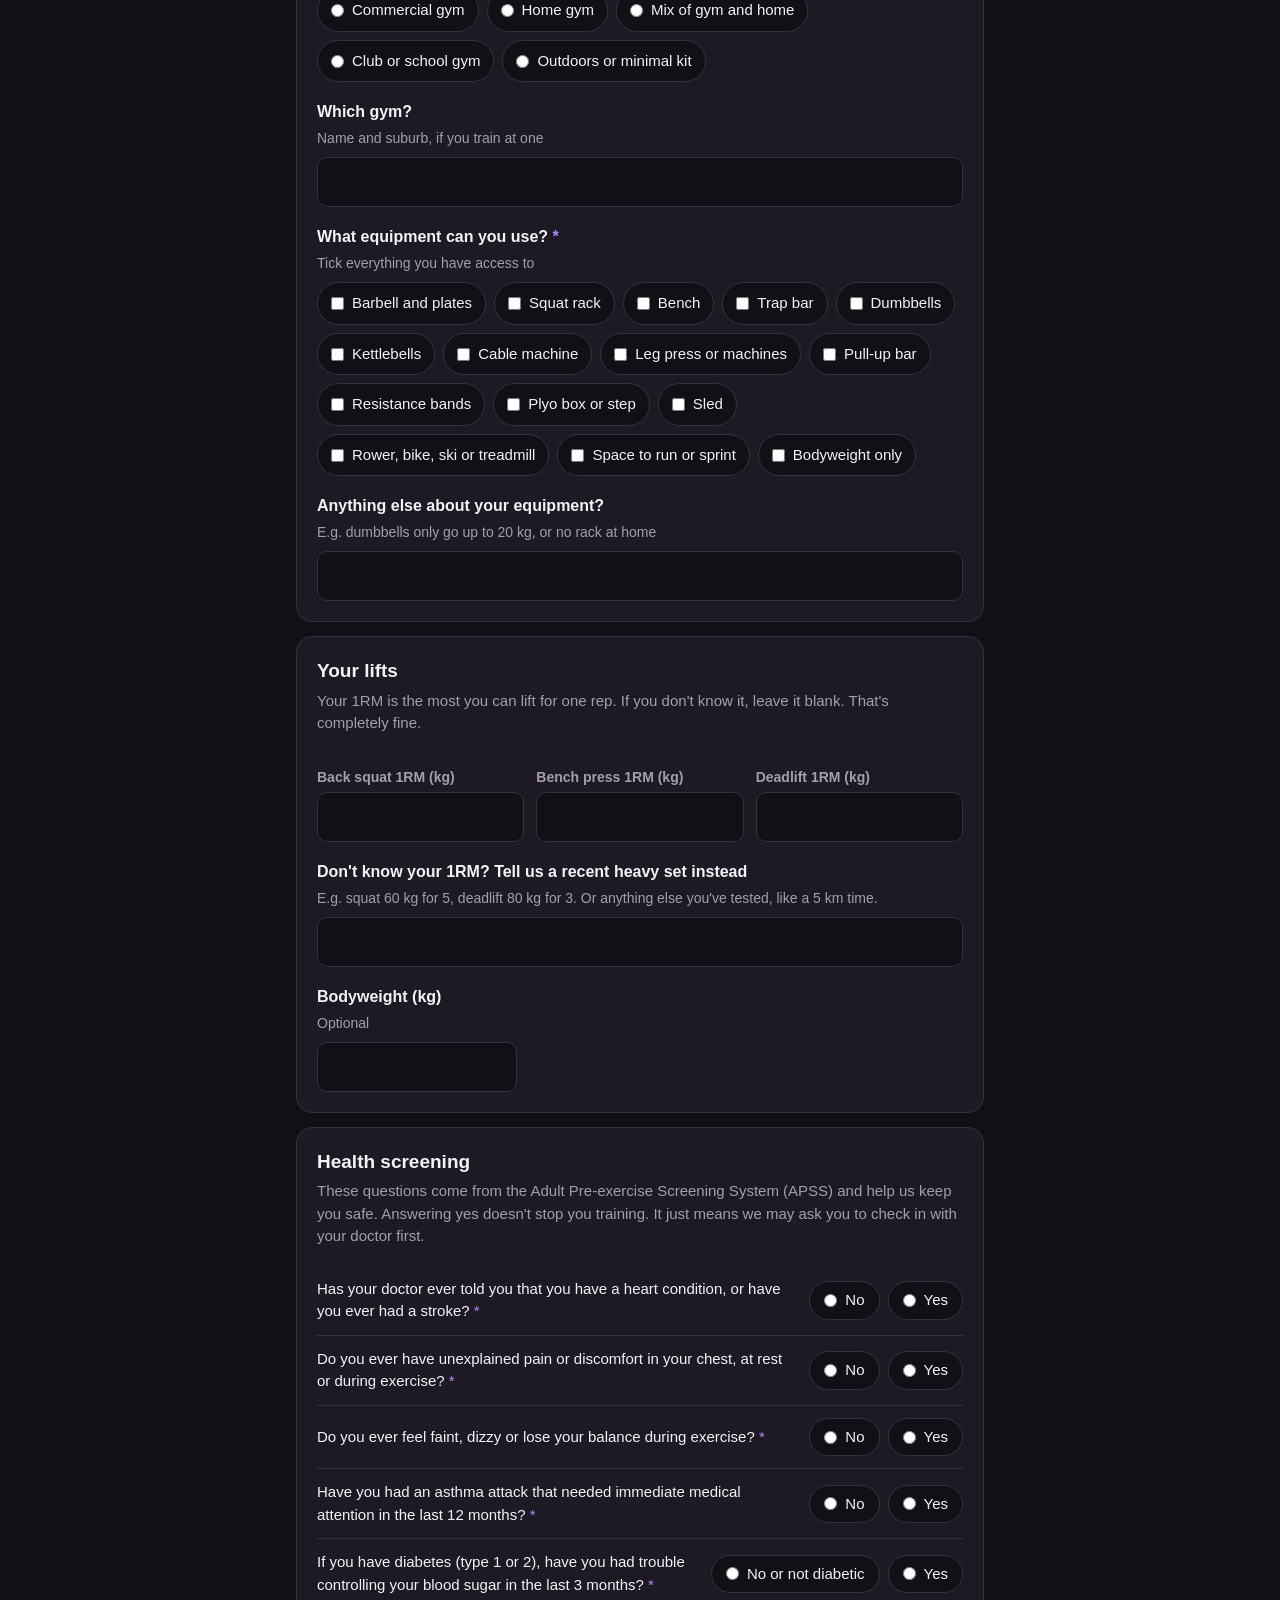
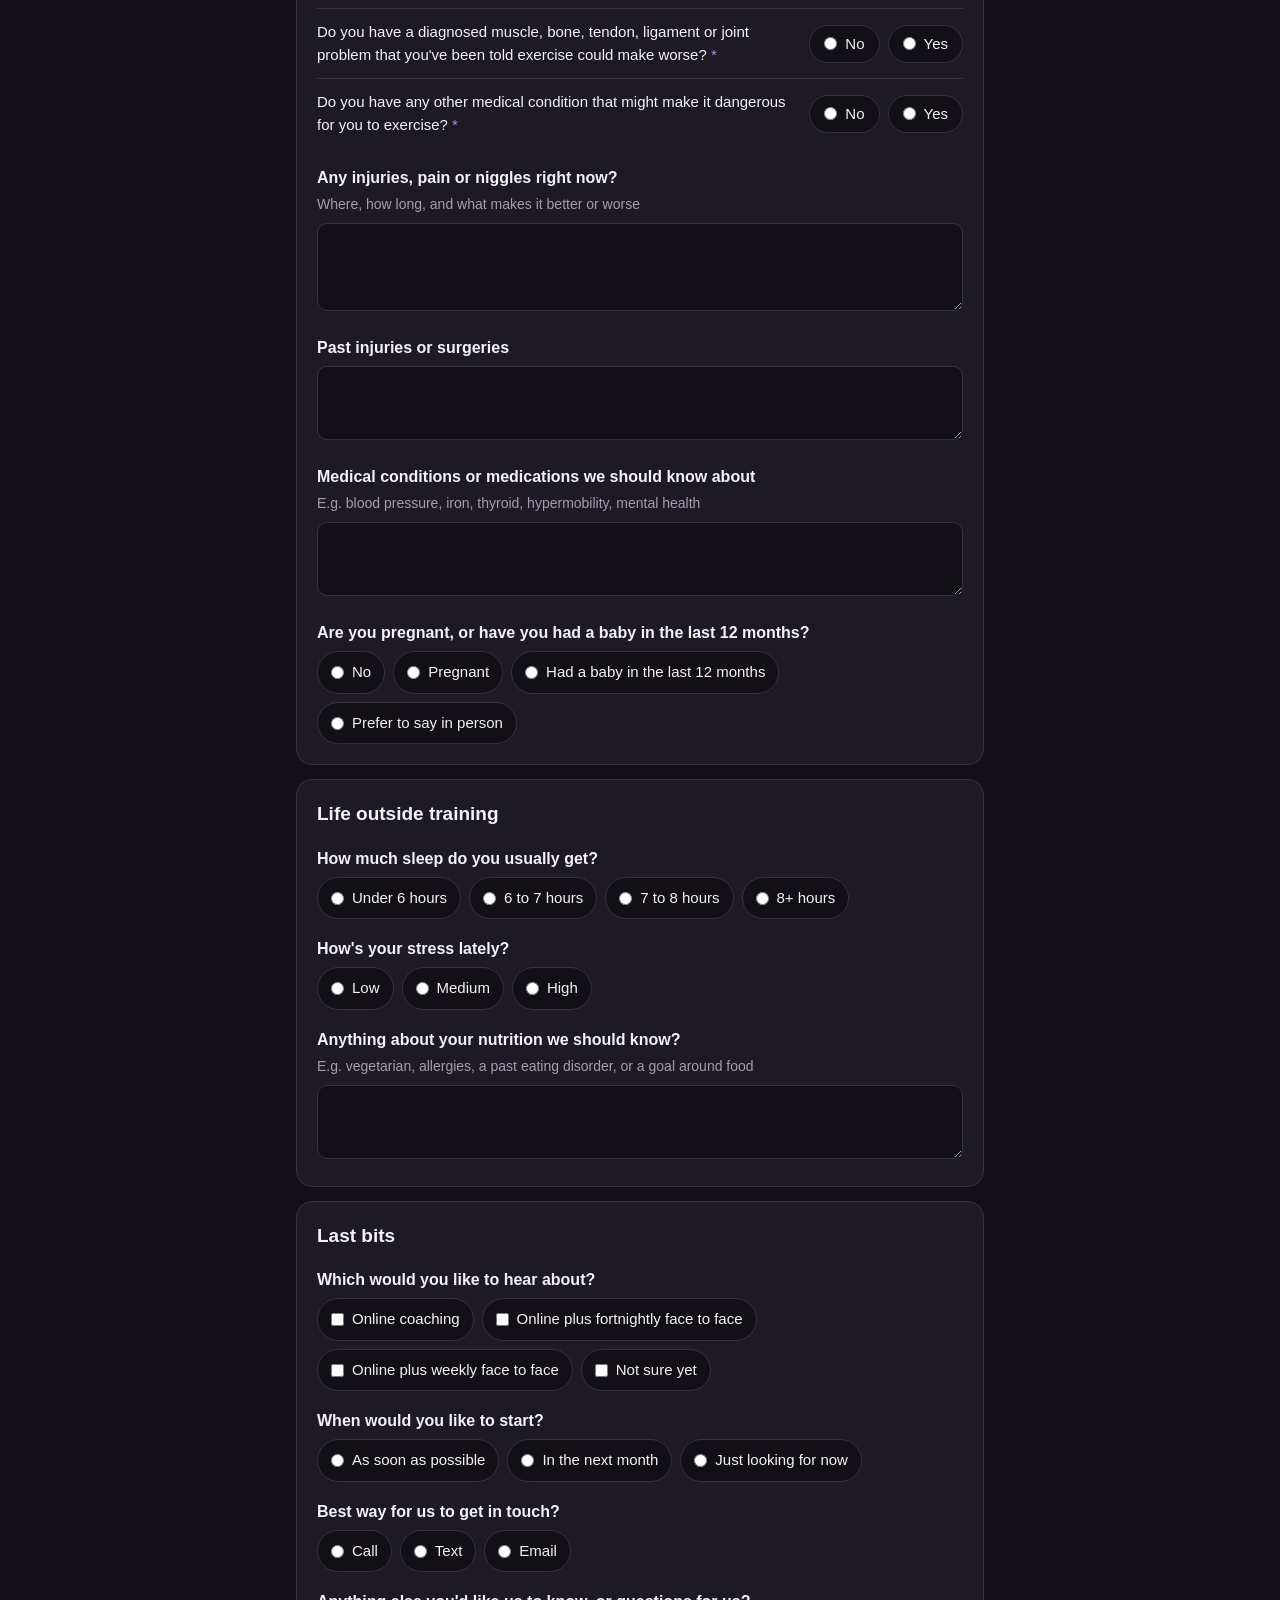
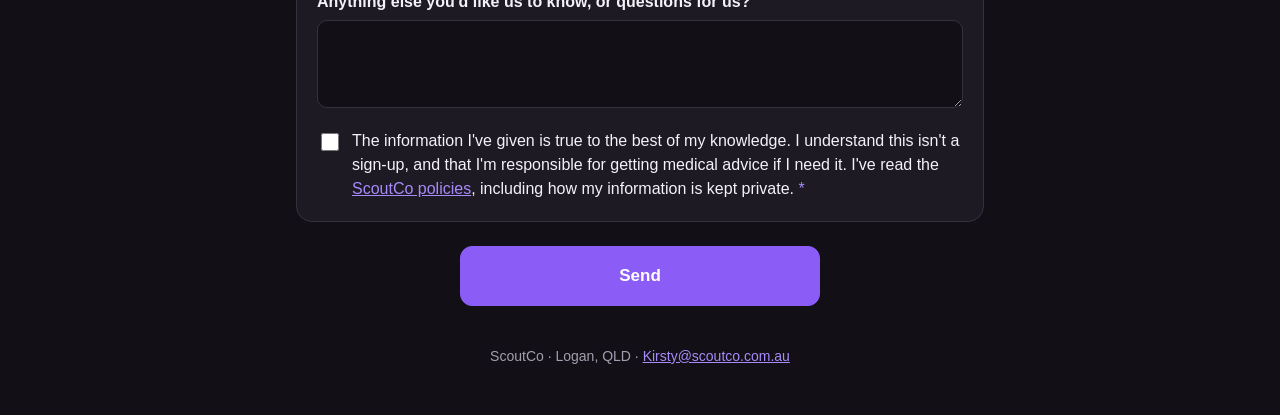
==== commit 5c9218dd: "EOI page: speak as ScoutCo (we/us) instead of Kirst Co-Authored-By: Claude Opus 5.5 (1M context) <no" ====
--- a/eoi.html
+++ b/eoi.html
@@ -3,8 +3,8 @@
 <head>
   <meta charset="utf-8">
   <meta name="viewport" content="width=device-width, initial-scale=1, viewport-fit=cover">
-  <title>Online coaching with Kirst · ScoutCo</title>
-  <meta name="description" content="Online strength and conditioning coaching with Kirst at ScoutCo. Find out how it works and register your interest.">
+  <title>Online coaching · ScoutCo</title>
+  <meta name="description" content="Online strength and conditioning coaching with ScoutCo. Find out how it works and register your interest.">
   <meta name="theme-color" content="#121016">
   <link rel="icon" href="icons/favicon.png" type="image/png">
   <style>
@@ -120,19 +120,19 @@
   </header>
 
   <div id="info">
-    <h1>Online coaching with Kirst</h1>
-    <p class="lead">A strength and conditioning program written for you and your goals, on your phone, with a coach who checks in every week. Wherever you train.</p>
+    <h1>Online coaching with ScoutCo</h1>
+    <p class="lead">A strength and conditioning program written for you and your goals, on your phone, with a coach who checks in with you every week. Wherever you train.</p>
     <p class="cta"><a class="btn" href="#apply">Register your interest</a></p>
 
     <h2>How it works</h2>
     <div class="card">
       <ol class="steps">
-        <li><b>Tell Kirst about you</b><span>Fill in the form below. It takes about 10 minutes and covers your goals, training, equipment and health.</span></li>
-        <li><b>Have a chat</b><span>Kirst reads your answers and gets in touch to talk through your goals, answer your questions and make sure online coaching is the right fit.</span></li>
+        <li><b>Tell us about you</b><span>Fill in the form below. It takes about 10 minutes and covers your goals, training, equipment and health.</span></li>
+        <li><b>Have a chat</b><span>We read your answers and get in touch to talk through your goals, answer your questions and make sure online coaching is the right fit.</span></li>
         <li><b>Get set up</b><span>You get your own link to the ScoutCo app. Save it to your home screen and sign your agreement right there in the app.</span></li>
         <li><b>Train</b><span>Your program shows up in the app week by week. Tick off your sets, log your weights and see what you lifted last time.</span></li>
-        <li><b>Check in every week</b><span>From Friday, a quick check-in on your sleep, nutrition, energy, soreness and head noise. Kirst replies personally and adjusts your program from what you tell her.</span></li>
-        <li><b>Review and plan</b><span>A one-on-one call with Kirst each 4-week phase to look at how it's going and plan what's next.</span></li>
+        <li><b>Check in every week</b><span>From Friday, a quick check-in on your sleep, nutrition, energy, soreness and head noise. We reply personally and adjust your program from what you tell us.</span></li>
+        <li><b>Review and plan</b><span>A one-on-one call with us each 4-week phase to look at how it's going and plan what's next.</span></li>
       </ol>
     </div>
 
@@ -143,27 +143,27 @@
         <div><b>$60/week</b><small>$720 per 12-week block</small></div>
       </div>
       <ul class="ticks">
-        <li>A personalised 12-week program written by Kirst for your sport, your goals and the equipment you have</li>
+        <li>A personalised 12-week program written for your sport, your goals and the equipment you have</li>
         <li>The ScoutCo app on your phone with your live program, week by week</li>
-        <li>Weekly check-in in the app with a personal reply from Kirst</li>
+        <li>Weekly check-in in the app with a personal reply from us</li>
         <li>Your program adjusted week to week from your check-ins and logged weights</li>
-        <li>A one-on-one check-in call with Kirst every 4-week phase</li>
-        <li>Form checks: send Kirst a video of your main lifts and get her feedback</li>
+        <li>A one-on-one check-in call with us every 4-week phase</li>
+        <li>Form checks: send us a video of your main lifts and get feedback</li>
         <li>Home swaps for days you can't make the gym</li>
         <li>Progress tracking: streaks, sessions, charts and PB celebrations</li>
-        <li>Leave Kirst a note after any session</li>
+        <li>Leave us a note after any session</li>
         <li>Lift Club Community: share wins and photos and cheer each other on</li>
         <li>Mindset coaching from a coach with a psychology degree</li>
       </ul>
-      <p class="eyebrow">Your coach</p>
-      <p class="muted" style="margin:0">Kirst is a qualified and insured coach: ASCA Level 1 Coach, Cert IV Fitness, BSc Psychology (Hons), Dip Remedial Massage, current first aid and QLD blue card.</p>
+      <p class="eyebrow">About us</p>
+      <p class="muted" style="margin:0">We are qualified and insured: ASCA Level 1 Coach, Cert IV Fitness, BSc Psychology (Hons), Dip Remedial Massage, current first aid and QLD blue card.</p>
     </div>
 
     <h2>Good to know</h2>
     <div class="card">
       <details>
         <summary>Do I need a gym?</summary>
-        <p>No. Kirst writes your program around what you have, whether that's a full gym, a home setup or a few dumbbells. Tell her what you've got in the form.</p>
+        <p>No. We write your program around what you have, whether that's a full gym, a home setup or a few dumbbells. Tell us what you've got in the form.</p>
       </details>
       <details>
         <summary>How long is a block?</summary>
@@ -175,18 +175,18 @@
       </details>
       <details>
         <summary>Would I be better off face to face?</summary>
-        <p>You can also mix online coaching with a session with Kirst every week or fortnight. Mention it in the form and she'll talk you through the options.</p>
+        <p>You can also mix online coaching with a face-to-face session with us every week or fortnight. Mention it in the form and we'll talk you through the options.</p>
       </details>
       <details>
         <summary>Does filling this in sign me up?</summary>
-        <p>No. This is just to register your interest. Nothing is booked or paid until you've had a chat with Kirst and decided to go ahead.</p>
+        <p>No. This is just to register your interest. Nothing is booked or paid until you've had a chat with us and decided to go ahead.</p>
       </details>
     </div>
   </div>
 
   <form id="eoi" novalidate>
     <h2 id="apply">Register your interest</h2>
-    <p class="muted" style="margin-top:-6px">Questions with a <span style="color:var(--accent-strong)">*</span> are needed. The more you tell Kirst, the better she can plan your program.</p>
+    <p class="muted" style="margin-top:-6px">Questions with a <span style="color:var(--accent-strong)">*</span> are needed. The more you tell us, the better we can plan your program.</p>
 
     <!-- 1. About you -->
     <div class="card" data-section="About you">
@@ -203,7 +203,7 @@
       <div class="q"><label for="f-job">What do you do for work?</label><span class="hint">And whether it's mostly sitting, on your feet or physical</span><input type="text" id="f-job" data-label="Work"></div>
 
       <div id="under18" class="hidden">
-        <p class="note">As you're under 18, a parent or guardian will need to be part of the chat with Kirst and sign a consent form before you start.</p>
+        <p class="note">As you're under 18, a parent or guardian will need to be part of the chat with us and sign a consent form before you start.</p>
         <div class="row">
           <div class="q"><label class="req" for="f-pname">Parent or guardian's name</label><input type="text" id="f-pname" data-label="Parent or guardian name"></div>
           <div class="q"><label class="req" for="f-pcontact">Their email or mobile</label><input type="text" id="f-pcontact" data-label="Parent or guardian contact"></div>
@@ -270,7 +270,7 @@
     <!-- 4. Schedule -->
     <div class="card" data-section="Schedule">
       <h3>Your week</h3>
-      <fieldset class="q"><legend class="req">How many days a week would you like to train?</legend><span class="hint">Strength sessions from Kirst, not counting your sport</span>
+      <fieldset class="q"><legend class="req">How many days a week would you like to train?</legend><span class="hint">Strength sessions from us, not counting your sport</span>
         <div class="opts" data-label="Days per week" data-required="1">
           <label><input type="radio" name="days" value="2"> 2</label>
           <label><input type="radio" name="days" value="3"> 3</label>
@@ -345,14 +345,14 @@
         <div class="q"><label for="f-bench">Bench press 1RM (kg)</label><input type="number" inputmode="decimal" min="0" step="0.5" id="f-bench" data-label="Bench press 1RM (kg)"></div>
         <div class="q"><label for="f-dead">Deadlift 1RM (kg)</label><input type="number" inputmode="decimal" min="0" step="0.5" id="f-dead" data-label="Deadlift 1RM (kg)"></div>
       </div>
-      <div class="q"><label for="f-sets">Don't know your 1RM? Tell Kirst a recent heavy set instead</label><span class="hint">E.g. squat 60 kg for 5, deadlift 80 kg for 3. Or anything else you've tested, like a 5 km time.</span><input type="text" id="f-sets" data-label="Recent heavy sets or tests"></div>
+      <div class="q"><label for="f-sets">Don't know your 1RM? Tell us a recent heavy set instead</label><span class="hint">E.g. squat 60 kg for 5, deadlift 80 kg for 3. Or anything else you've tested, like a 5 km time.</span><input type="text" id="f-sets" data-label="Recent heavy sets or tests"></div>
       <div class="q"><label for="f-bw">Bodyweight (kg)</label><span class="hint">Optional</span><input type="number" inputmode="decimal" min="0" step="0.1" id="f-bw" data-label="Bodyweight (kg)" style="max-width:200px"></div>
     </div>
 
     <!-- 7. Health -->
     <div class="card" data-section="Health">
       <h3>Health screening</h3>
-      <p class="muted">These questions come from the Adult Pre-exercise Screening System (APSS) and help Kirst keep you safe. Answering yes doesn't stop you training. It just means Kirst may ask you to check in with your doctor first.</p>
+      <p class="muted">These questions come from the Adult Pre-exercise Screening System (APSS) and help us keep you safe. Answering yes doesn't stop you training. It just means we may ask you to check in with your doctor first.</p>
       <div class="q" id="apss" data-required="1">
         <div class="yn"><span class="req">Has your doctor ever told you that you have a heart condition, or have you ever had a stroke?</span><div class="opts" data-label="APSS 1. Heart condition or stroke"><label><input type="radio" name="a1" value="No"> No</label><label><input type="radio" name="a1" value="Yes"> Yes</label></div></div>
         <div class="yn"><span class="req">Do you ever have unexplained pain or discomfort in your chest, at rest or during exercise?</span><div class="opts" data-label="APSS 2. Chest pain"><label><input type="radio" name="a2" value="No"> No</label><label><input type="radio" name="a2" value="Yes"> Yes</label></div></div>
@@ -363,18 +363,18 @@
         <div class="yn"><span class="req">Do you have any other medical condition that might make it dangerous for you to exercise?</span><div class="opts" data-label="APSS 7. Other medical condition"><label><input type="radio" name="a7" value="No"> No</label><label><input type="radio" name="a7" value="Yes"> Yes</label></div></div>
       </div>
       <div id="apssYes" class="hidden">
-        <p class="note">Thanks for letting Kirst know. She may ask you to get clearance from your GP before you start.</p>
-        <div class="q"><label class="req" for="f-apss">Tell Kirst a bit more about anything you answered yes to</label><textarea id="f-apss" data-label="APSS details"></textarea></div>
+        <p class="note">Thanks for letting us know. We may ask you to get clearance from your GP before you start.</p>
+        <div class="q"><label class="req" for="f-apss">Tell us a bit more about anything you answered yes to</label><textarea id="f-apss" data-label="APSS details"></textarea></div>
       </div>
       <div class="q"><label for="f-injury">Any injuries, pain or niggles right now?</label><span class="hint">Where, how long, and what makes it better or worse</span><textarea id="f-injury" data-label="Current injuries or pain"></textarea></div>
       <div class="q"><label for="f-past">Past injuries or surgeries</label><textarea id="f-past" data-label="Past injuries or surgeries" style="min-height:64px"></textarea></div>
-      <div class="q"><label for="f-meds">Medical conditions or medications Kirst should know about</label><span class="hint">E.g. blood pressure, iron, thyroid, hypermobility, mental health</span><textarea id="f-meds" data-label="Conditions or medications" style="min-height:64px"></textarea></div>
+      <div class="q"><label for="f-meds">Medical conditions or medications we should know about</label><span class="hint">E.g. blood pressure, iron, thyroid, hypermobility, mental health</span><textarea id="f-meds" data-label="Conditions or medications" style="min-height:64px"></textarea></div>
       <fieldset class="q"><legend>Are you pregnant, or have you had a baby in the last 12 months?</legend>
         <div class="opts" data-label="Pregnant or postpartum">
           <label><input type="radio" name="preg" value="No"> No</label>
           <label><input type="radio" name="preg" value="Pregnant"> Pregnant</label>
           <label><input type="radio" name="preg" value="Had a baby in the last 12 months"> Had a baby in the last 12 months</label>
-          <label><input type="radio" name="preg" value="Prefer to tell Kirst in person"> Prefer to tell Kirst in person</label>
+          <label><input type="radio" name="preg" value="Prefer to say in person"> Prefer to say in person</label>
         </div>
       </fieldset>
     </div>
@@ -397,7 +397,7 @@
           <label><input type="radio" name="stress" value="High"> High</label>
         </div>
       </fieldset>
-      <div class="q"><label for="f-food">Anything about your nutrition Kirst should know?</label><span class="hint">E.g. vegetarian, allergies, a past eating disorder, or a goal around food</span><textarea id="f-food" data-label="Nutrition" style="min-height:64px"></textarea></div>
+      <div class="q"><label for="f-food">Anything about your nutrition we should know?</label><span class="hint">E.g. vegetarian, allergies, a past eating disorder, or a goal around food</span><textarea id="f-food" data-label="Nutrition" style="min-height:64px"></textarea></div>
     </div>
 
     <!-- 9. Last bits -->
@@ -418,27 +418,27 @@
           <label><input type="radio" name="start" value="Just looking for now"> Just looking for now</label>
         </div>
       </fieldset>
-      <fieldset class="q"><legend>Best way for Kirst to get in touch?</legend>
+      <fieldset class="q"><legend>Best way for us to get in touch?</legend>
         <div class="opts" data-label="Contact by">
           <label><input type="radio" name="contact" value="Call"> Call</label>
           <label><input type="radio" name="contact" value="Text"> Text</label>
           <label><input type="radio" name="contact" value="Email"> Email</label>
         </div>
       </fieldset>
-      <div class="q"><label for="f-else">Anything else you'd like Kirst to know, or questions for her?</label><textarea id="f-else" data-label="Anything else"></textarea></div>
+      <div class="q"><label for="f-else">Anything else you'd like us to know, or questions for us?</label><textarea id="f-else" data-label="Anything else"></textarea></div>
 
       <label class="check q" data-required="1"><input type="checkbox" id="f-agree" data-label="Agreed"> <span class="req">The information I've given is true to the best of my knowledge. I understand this isn't a sign-up, and that I'm responsible for getting medical advice if I need it. I've read the <a href="https://www.scoutco.com.au/policies" target="_blank" rel="noopener">ScoutCo policies</a>, including how my information is kept private.</span></label>
       <div class="trap" aria-hidden="true"><label>Leave this empty <input type="text" id="f-website" tabindex="-1" autocomplete="off"></label></div>
     </div>
 
     <p id="formError" class="err-msg hidden"></p>
-    <div class="submit"><button class="btn" type="submit" id="sendBtn">Send to Kirst</button></div>
+    <div class="submit"><button class="btn" type="submit" id="sendBtn">Send</button></div>
   </form>
 
   <div id="thanks" class="thanks hidden">
     <div class="big">💜</div>
     <h1 id="thanksTitle">Thanks!</h1>
-    <p class="lead">Kirst will read through your answers and be in touch soon to have a chat. Keep an eye on your phone and email, including your junk folder.</p>
+    <p class="lead">We'll read through your answers and be in touch soon to have a chat. Keep an eye on your phone and email, including your junk folder.</p>
     <p class="cta"><a class="btn ghost" href="https://www.scoutco.com.au/">Back to ScoutCo</a></p>
   </div>
 
@@ -501,7 +501,7 @@
       if (!yn.querySelector("input:checked")) { yn.classList.add("bad"); problems.push(yn); }
     });
     if ($("apss").querySelector(".yn.bad")) bad($("apss"), "Please answer yes or no to each question.");
-    if (apssYes() && !$("f-apss").value.trim()) need($("f-apss"), "Please tell Kirst a bit more.");
+    if (apssYes() && !$("f-apss").value.trim()) need($("f-apss"), "Please tell us a bit more.");
     if (!$("f-agree").checked) { bad($("f-agree").closest(".q"), "Please tick this to send."); problems.push($("f-agree").closest(".q")); }
     return problems;
   }
@@ -559,8 +559,8 @@
         done();
       })
       .catch(function () {
-        btn.disabled = false; btn.textContent = "Send to Kirst";
-        err.innerHTML = "Sorry, that didn't send. Please check your internet and try again, or email Kirst at " +
+        btn.disabled = false; btn.textContent = "Send";
+        err.innerHTML = "Sorry, that didn't send. Please check your internet and try again, or email us at " +
           "<a href=\"mailto:Kirsty@scoutco.com.au\">Kirsty@scoutco.com.au</a>.";
         err.classList.remove("hidden");
       });
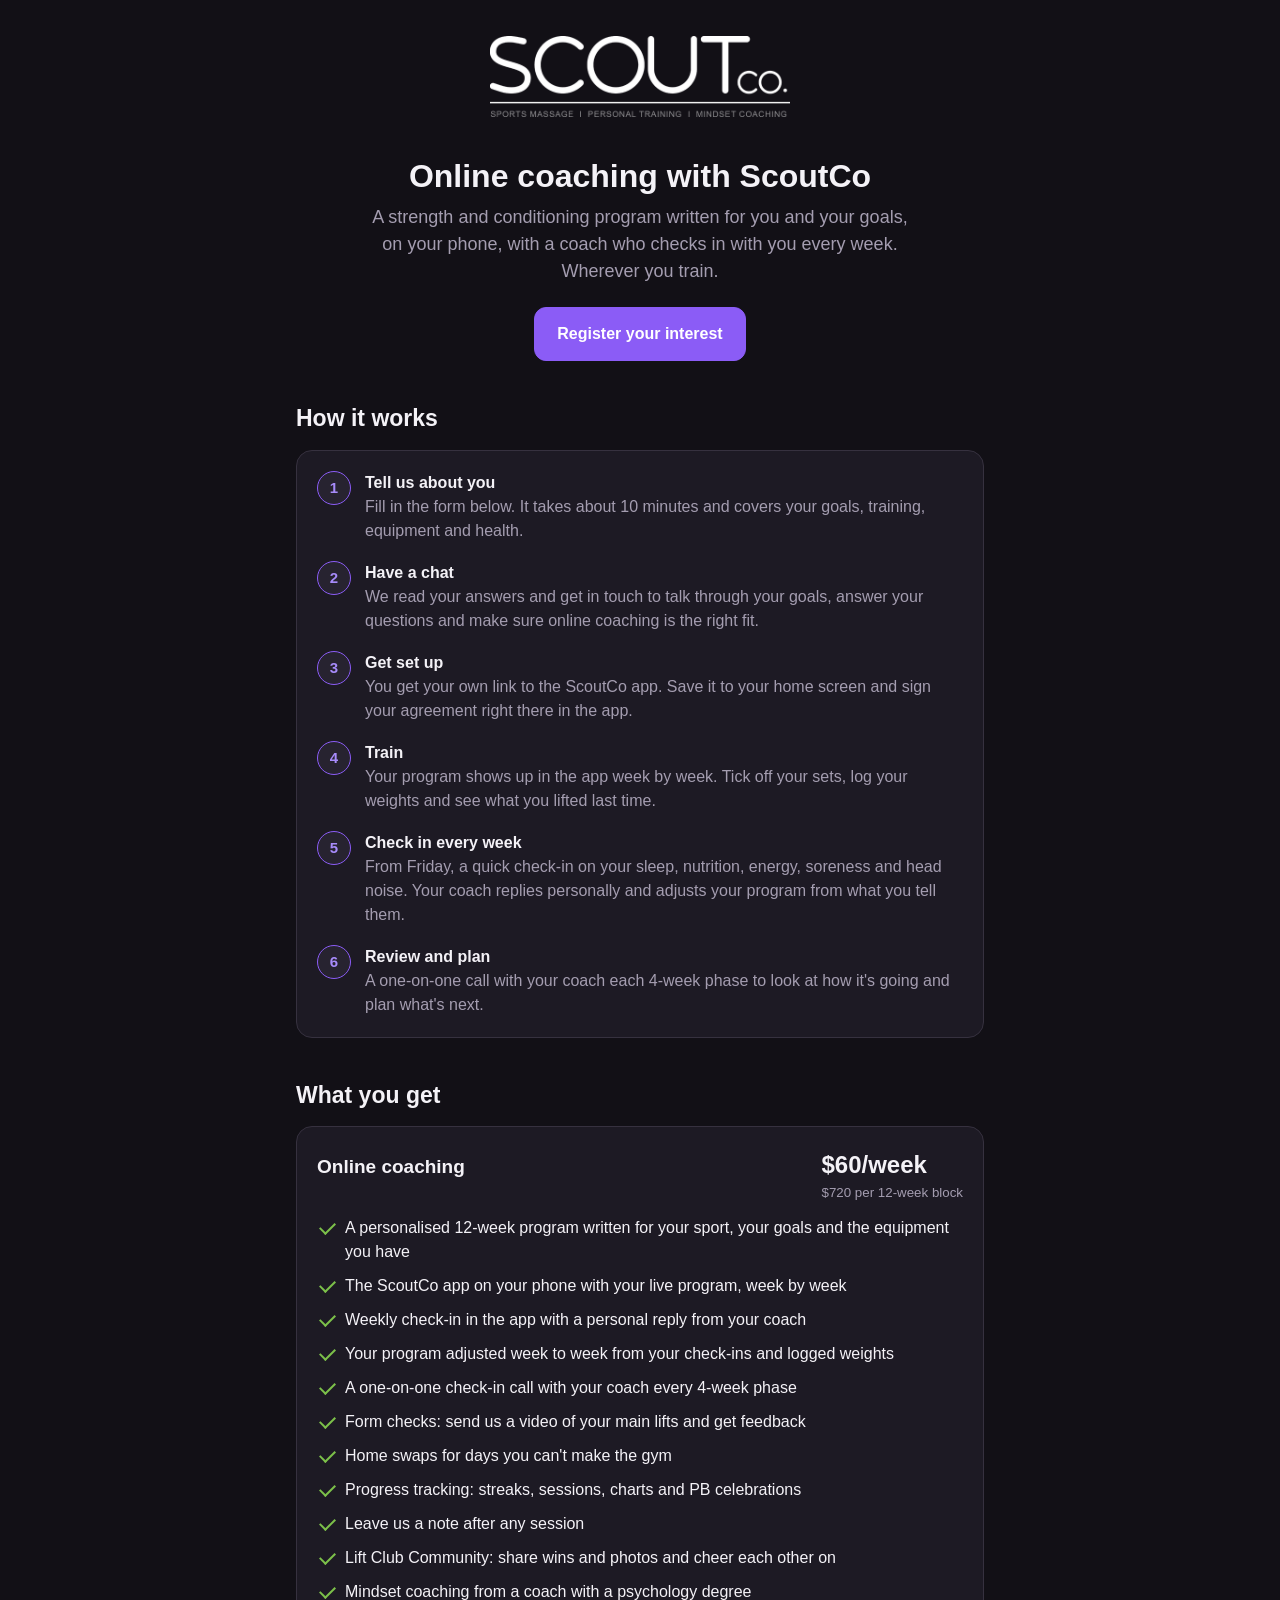
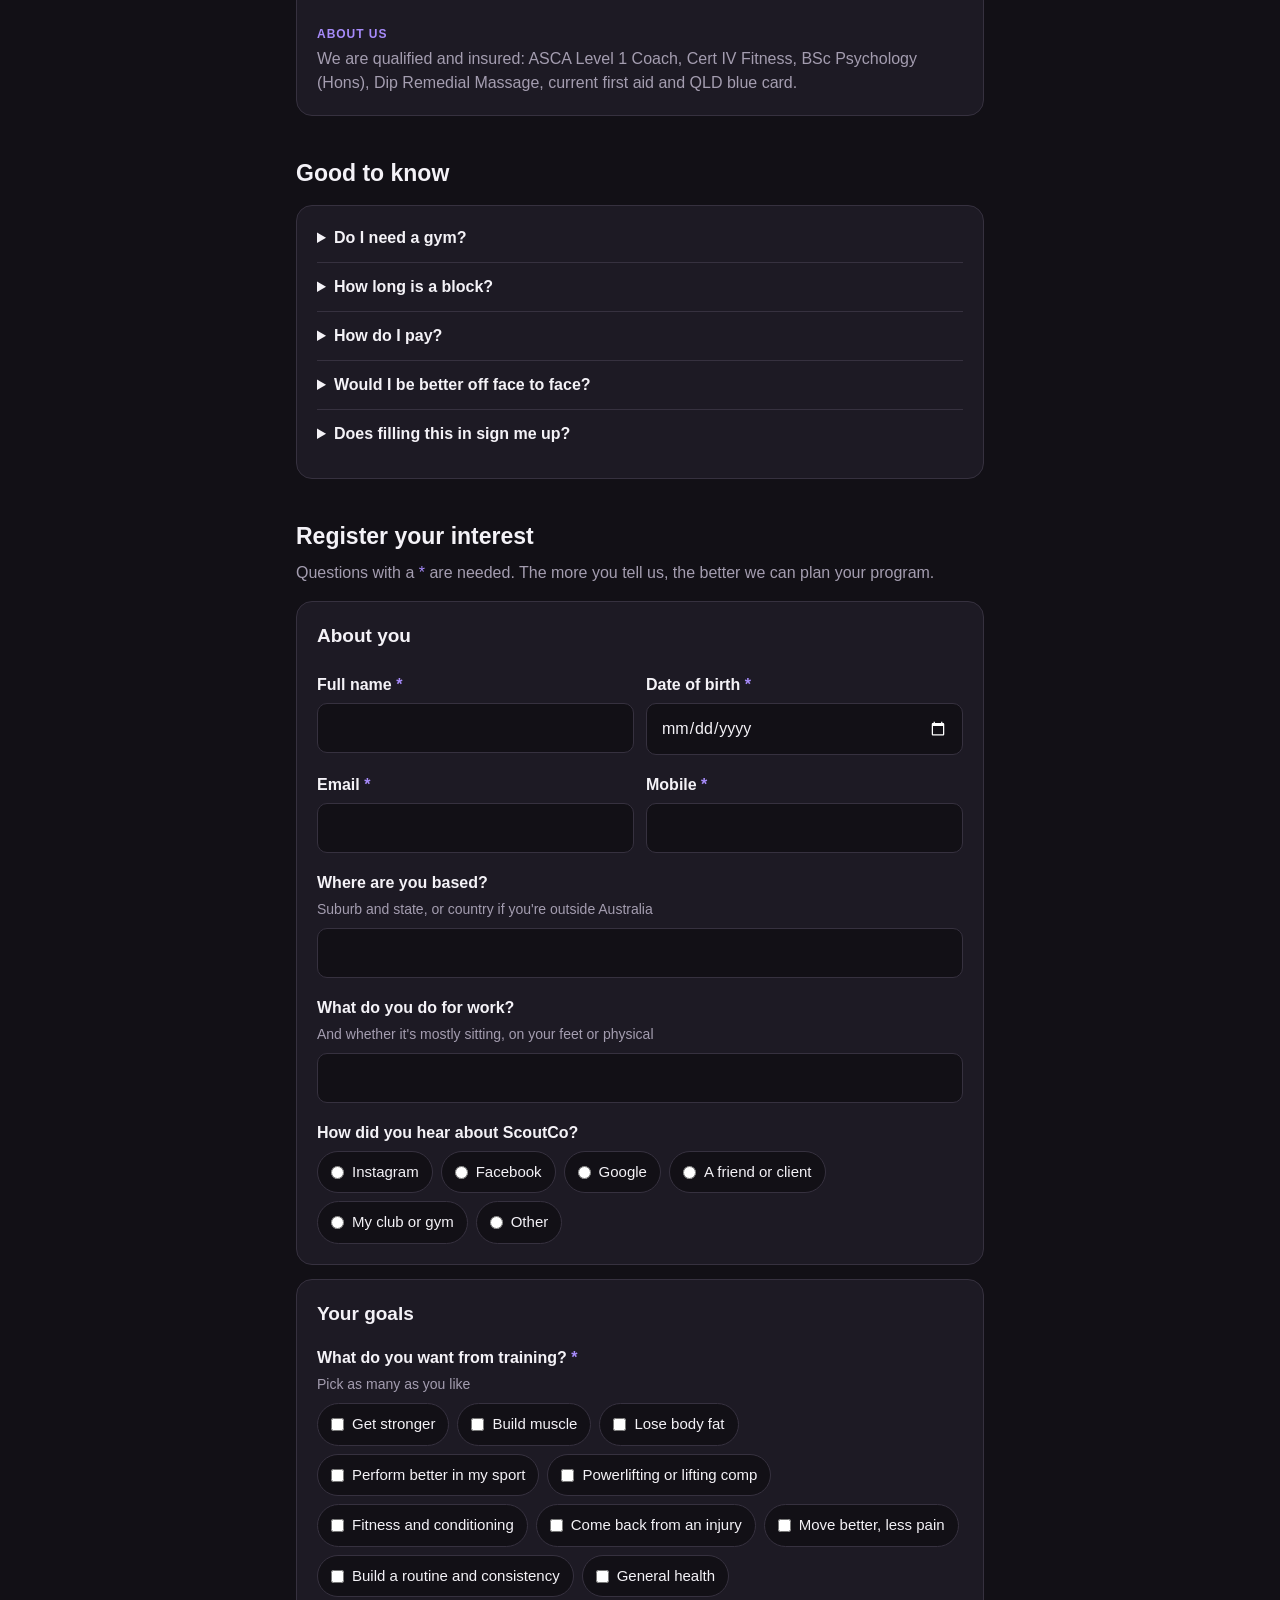
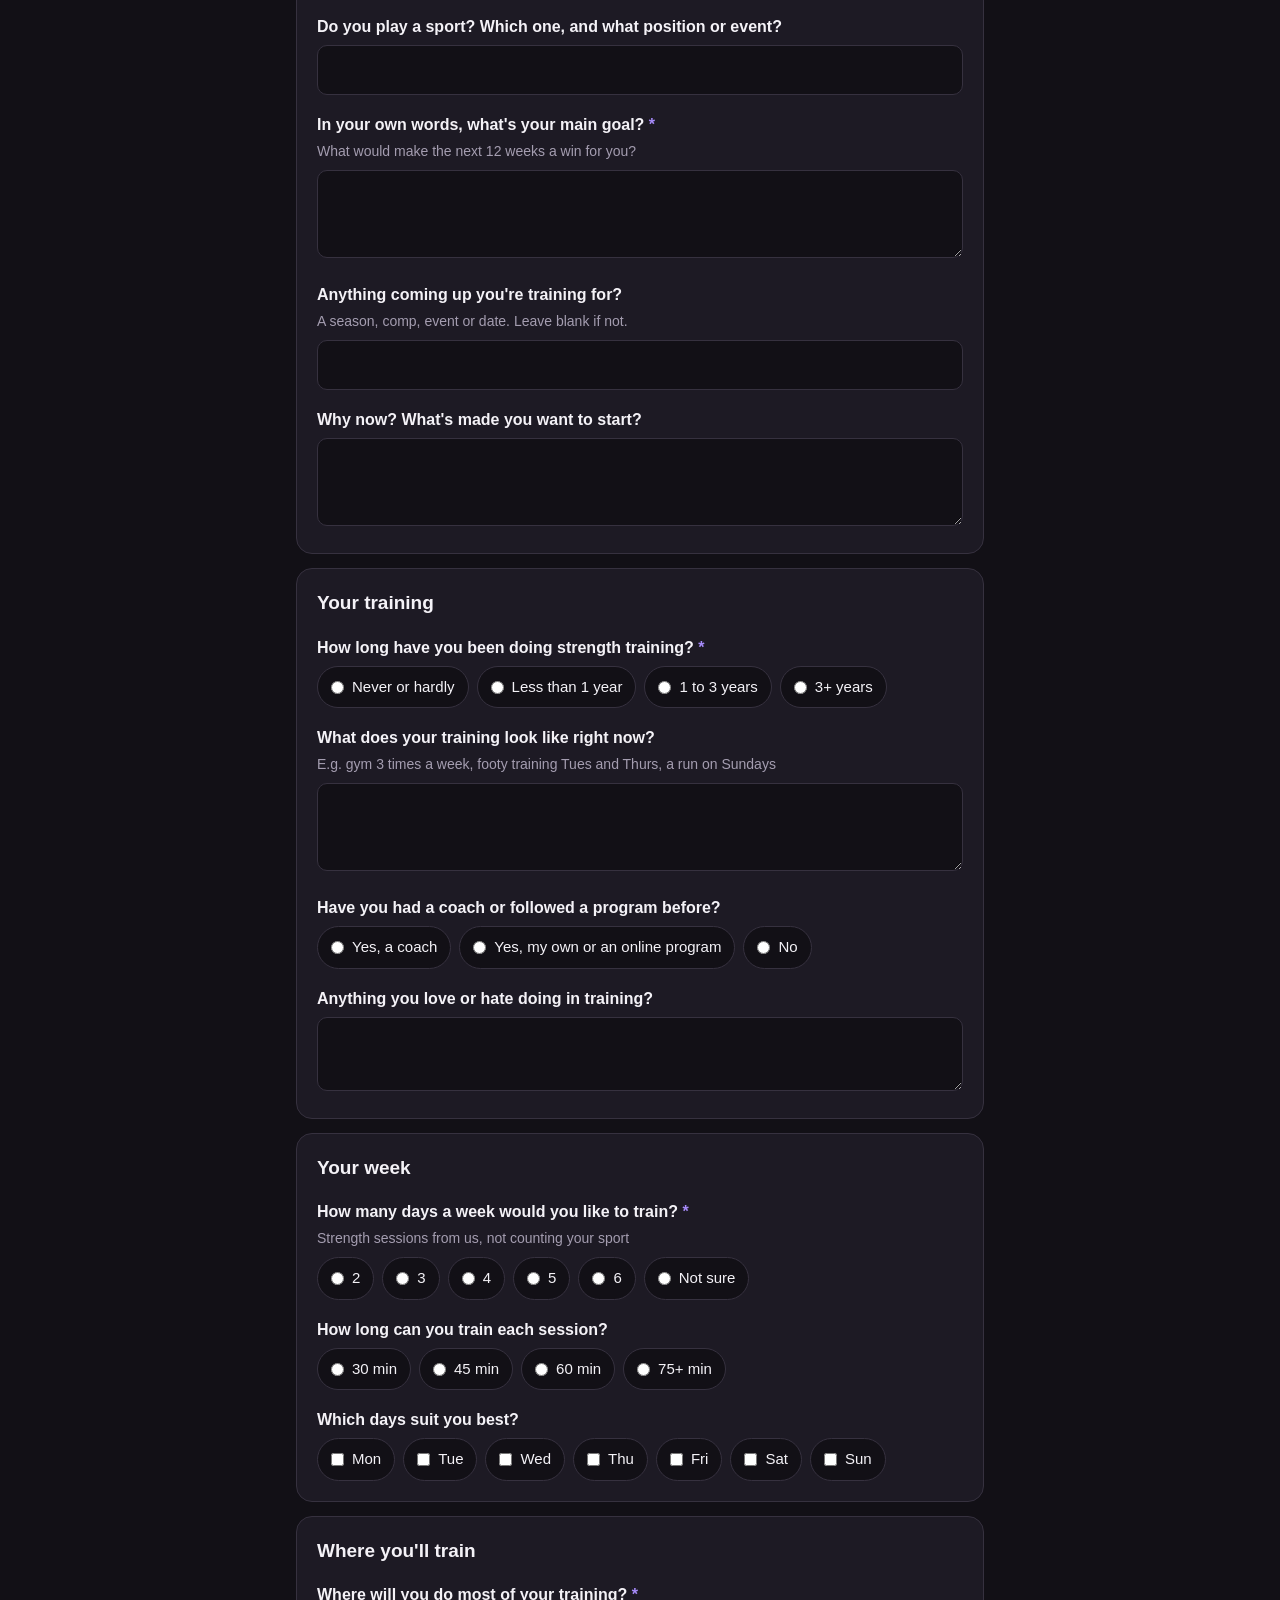
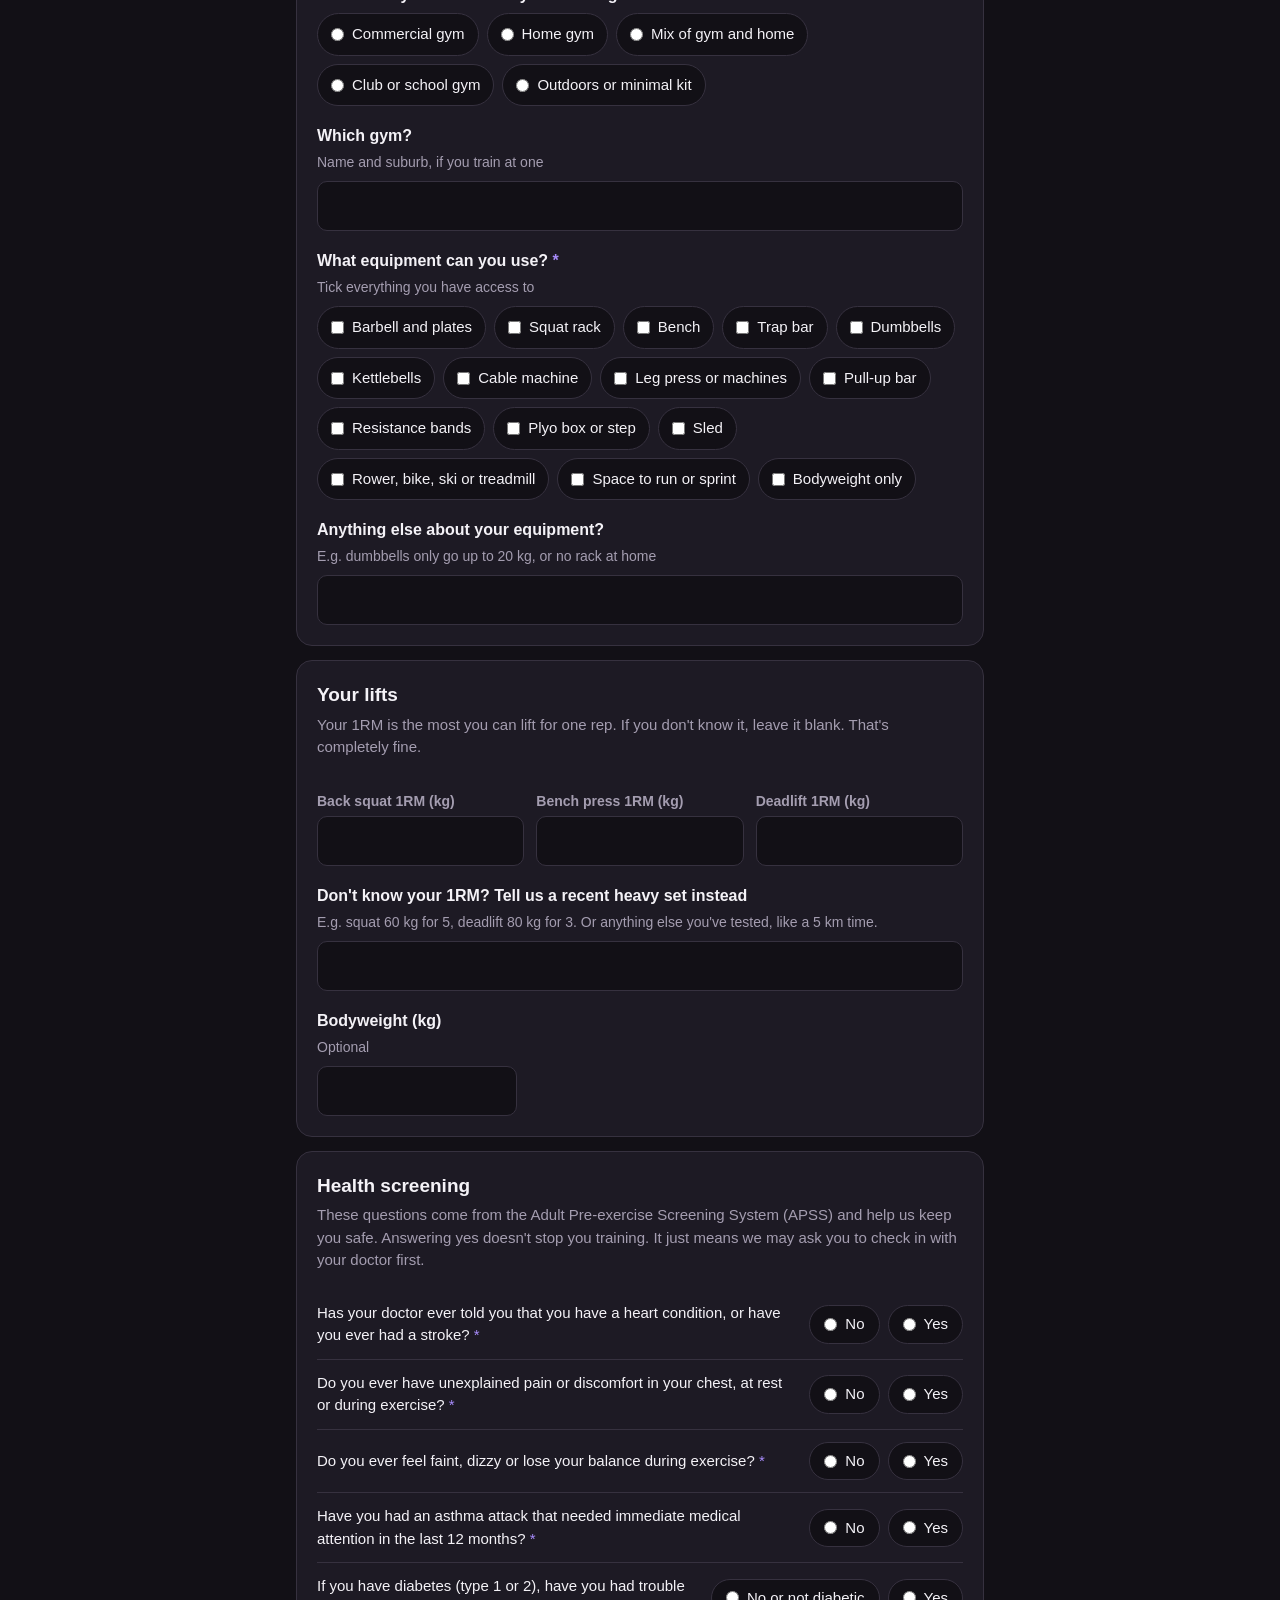
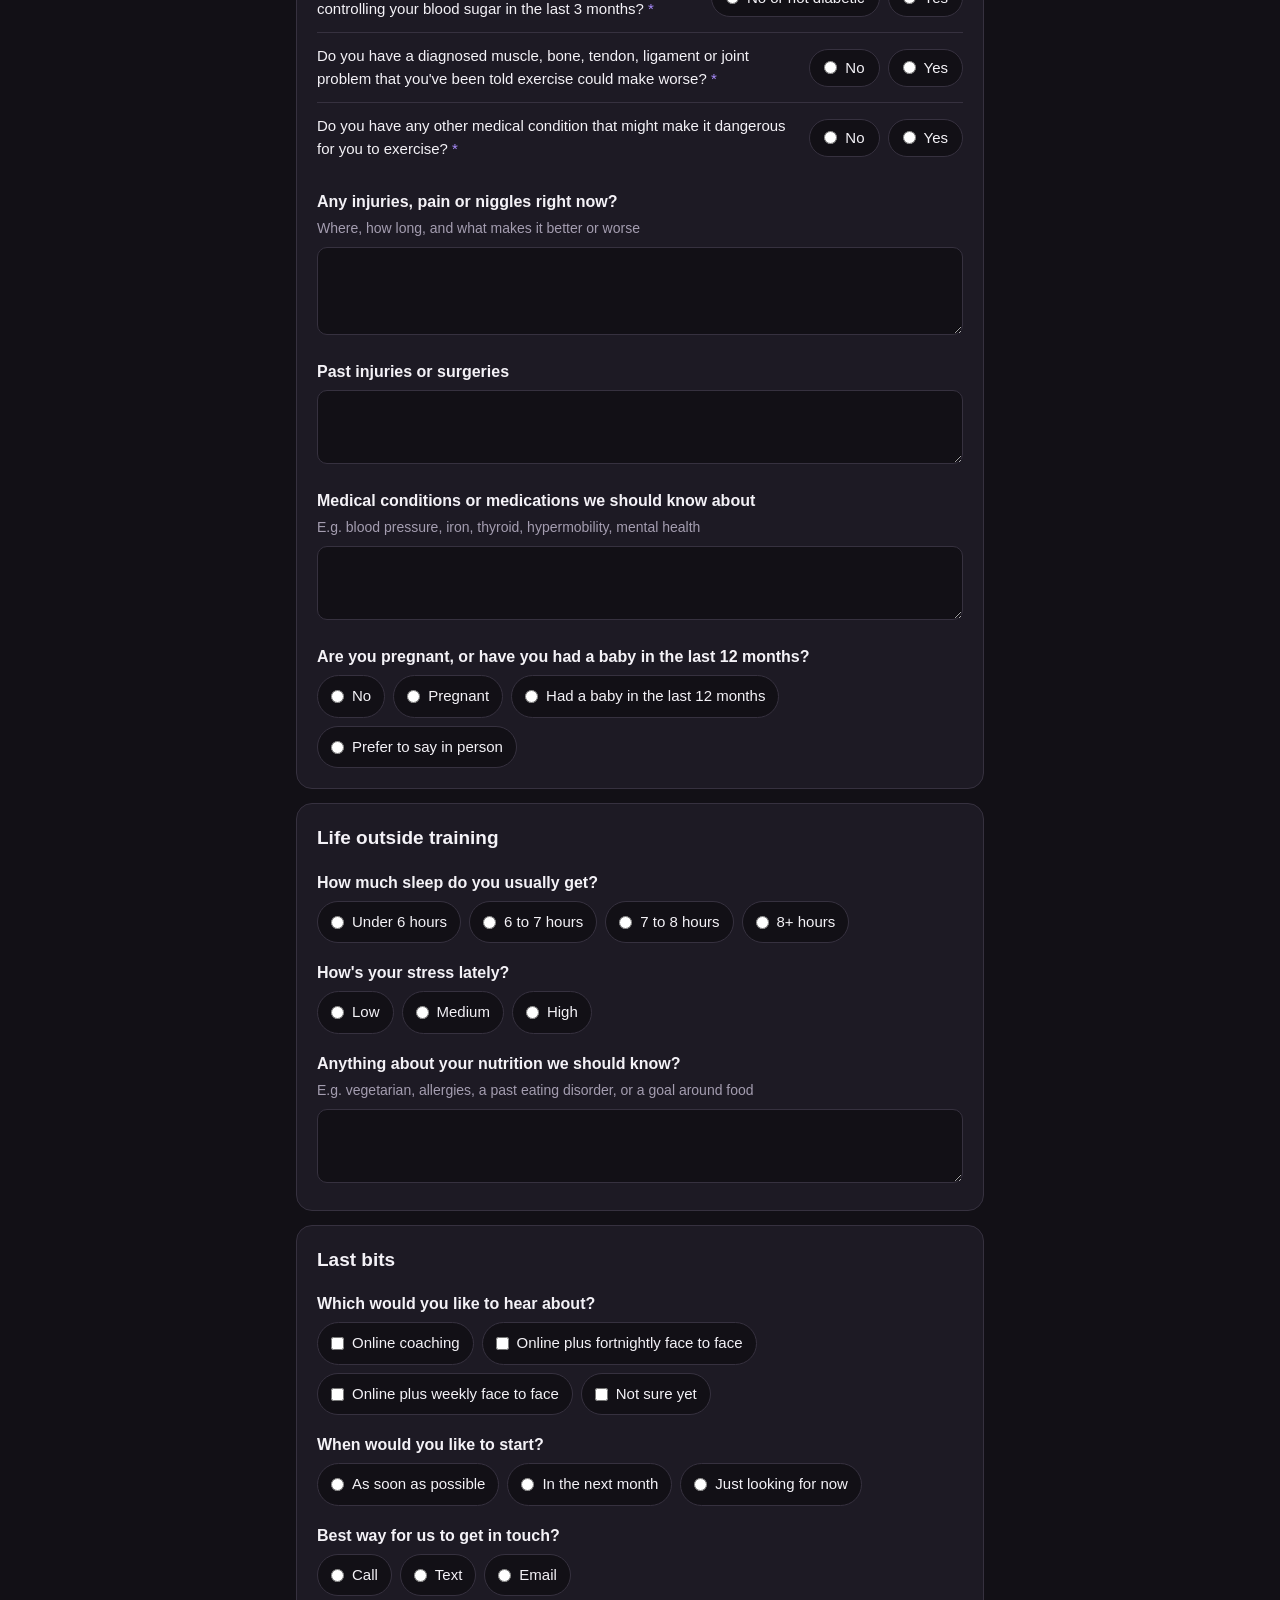
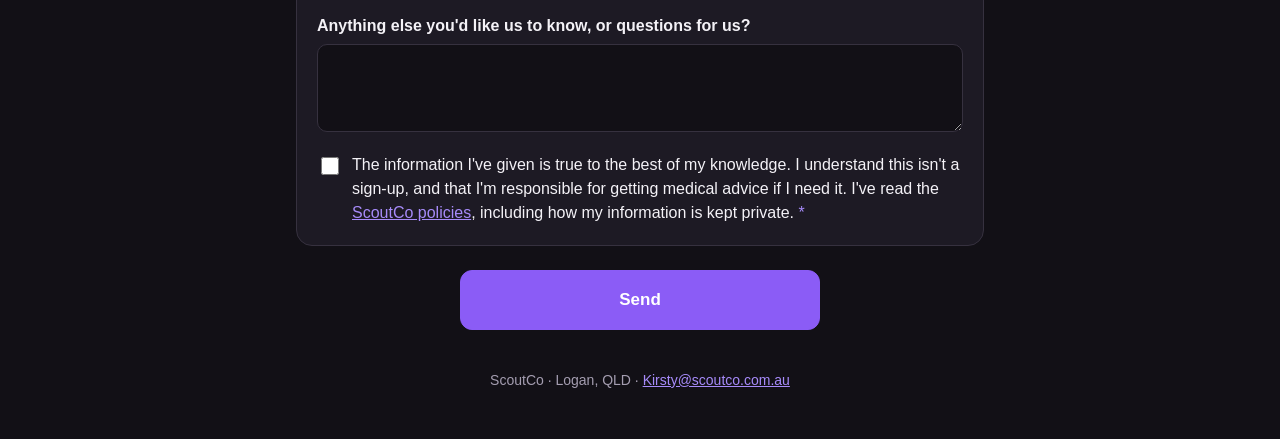
==== commit 374057ec: "EOI page: check-in replies and calls are with your coach Co-Authored-By: Claude Opus 5.5 (1M context" ====
--- a/eoi.html
+++ b/eoi.html
@@ -131,8 +131,8 @@
         <li><b>Have a chat</b><span>We read your answers and get in touch to talk through your goals, answer your questions and make sure online coaching is the right fit.</span></li>
         <li><b>Get set up</b><span>You get your own link to the ScoutCo app. Save it to your home screen and sign your agreement right there in the app.</span></li>
         <li><b>Train</b><span>Your program shows up in the app week by week. Tick off your sets, log your weights and see what you lifted last time.</span></li>
-        <li><b>Check in every week</b><span>From Friday, a quick check-in on your sleep, nutrition, energy, soreness and head noise. We reply personally and adjust your program from what you tell us.</span></li>
-        <li><b>Review and plan</b><span>A one-on-one call with us each 4-week phase to look at how it's going and plan what's next.</span></li>
+        <li><b>Check in every week</b><span>From Friday, a quick check-in on your sleep, nutrition, energy, soreness and head noise. Your coach replies personally and adjusts your program from what you tell them.</span></li>
+        <li><b>Review and plan</b><span>A one-on-one call with your coach each 4-week phase to look at how it's going and plan what's next.</span></li>
       </ol>
     </div>
 
@@ -145,9 +145,9 @@
       <ul class="ticks">
         <li>A personalised 12-week program written for your sport, your goals and the equipment you have</li>
         <li>The ScoutCo app on your phone with your live program, week by week</li>
-        <li>Weekly check-in in the app with a personal reply from us</li>
+        <li>Weekly check-in in the app with a personal reply from your coach</li>
         <li>Your program adjusted week to week from your check-ins and logged weights</li>
-        <li>A one-on-one check-in call with us every 4-week phase</li>
+        <li>A one-on-one check-in call with your coach every 4-week phase</li>
         <li>Form checks: send us a video of your main lifts and get feedback</li>
         <li>Home swaps for days you can't make the gym</li>
         <li>Progress tracking: streaks, sessions, charts and PB celebrations</li>
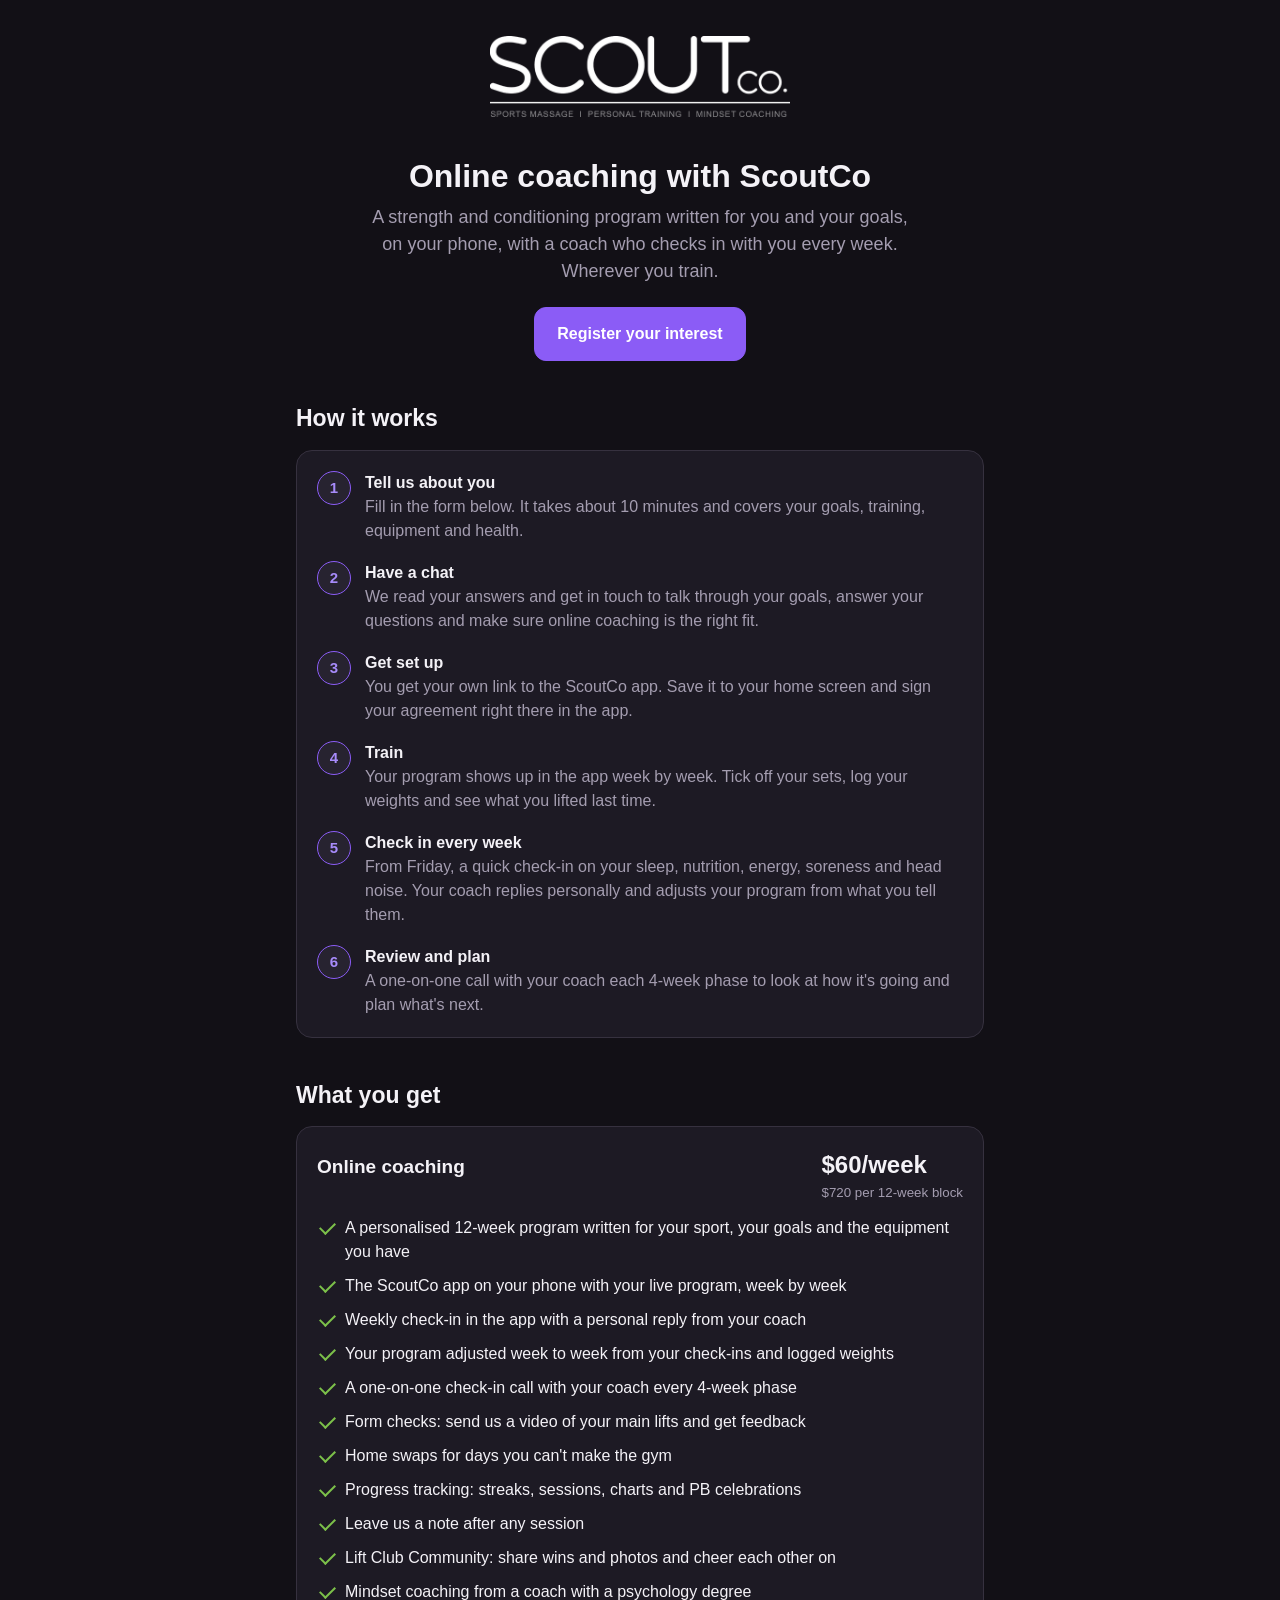
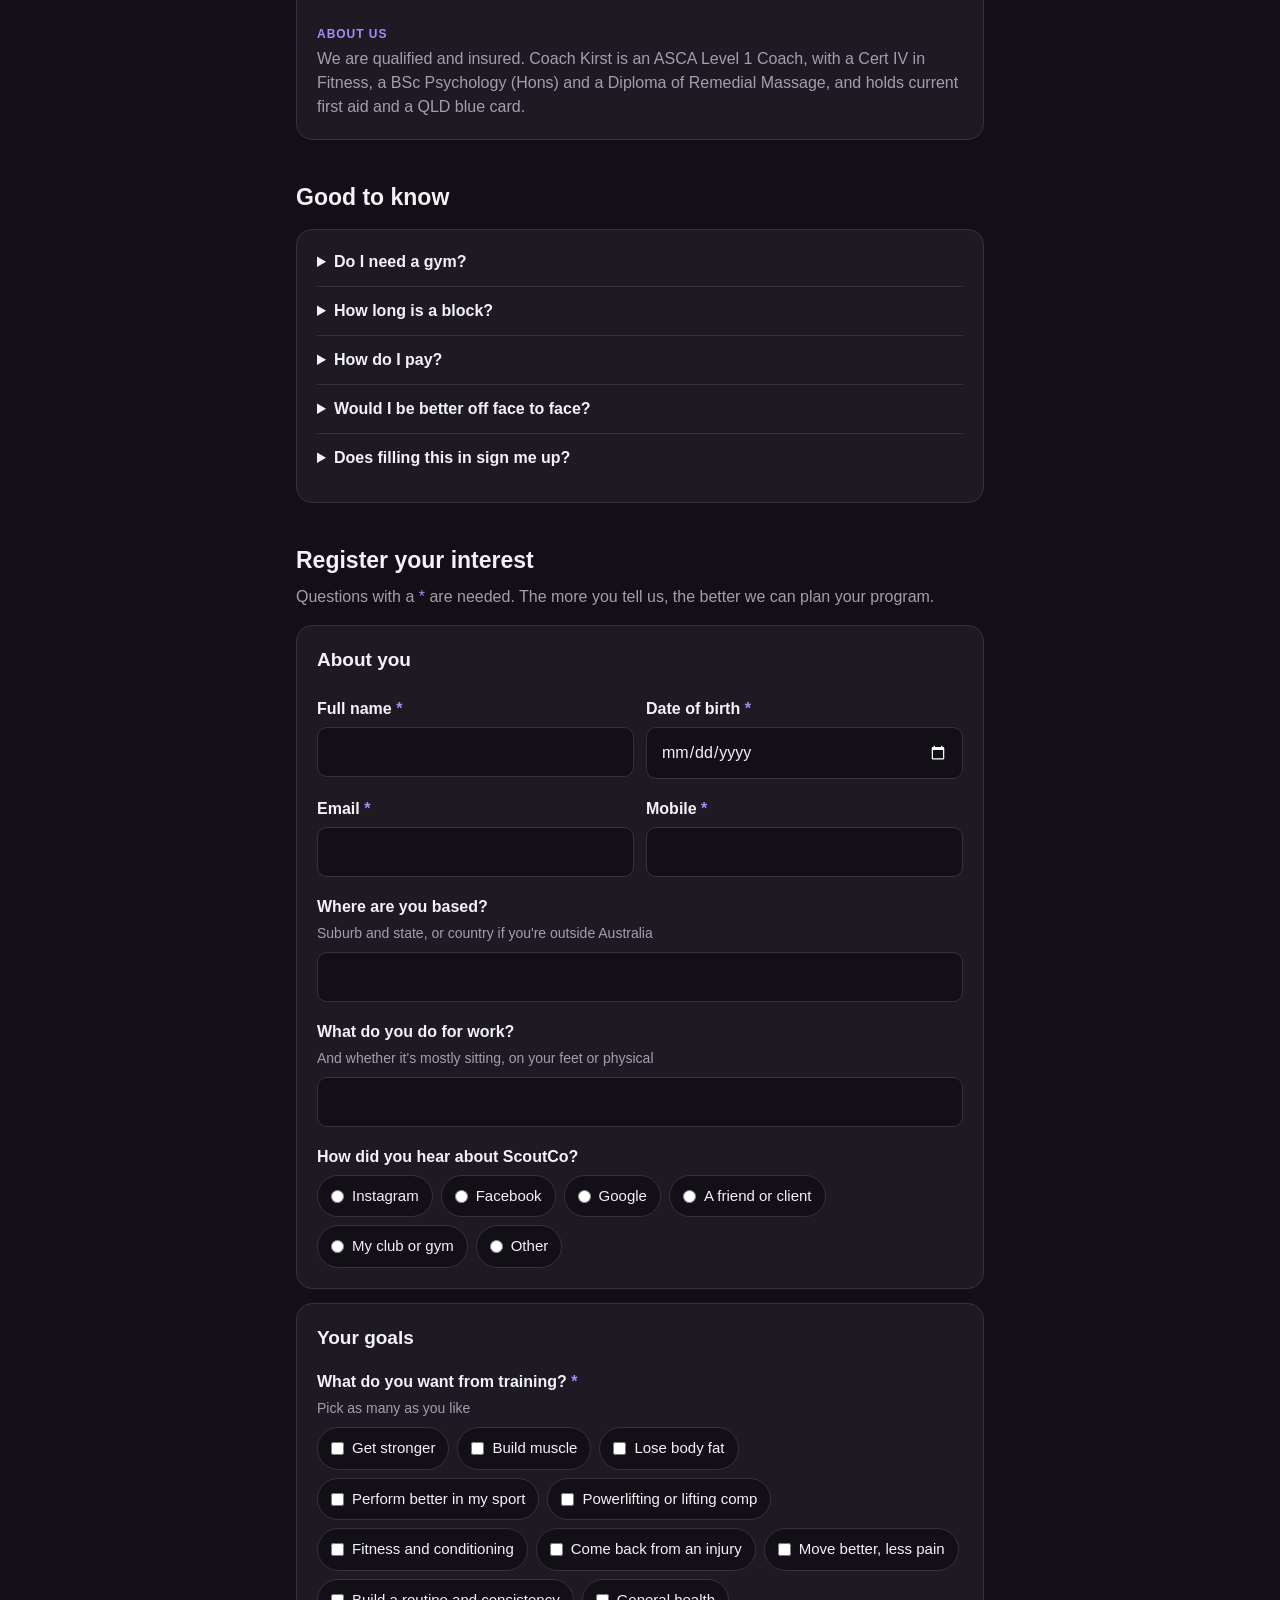
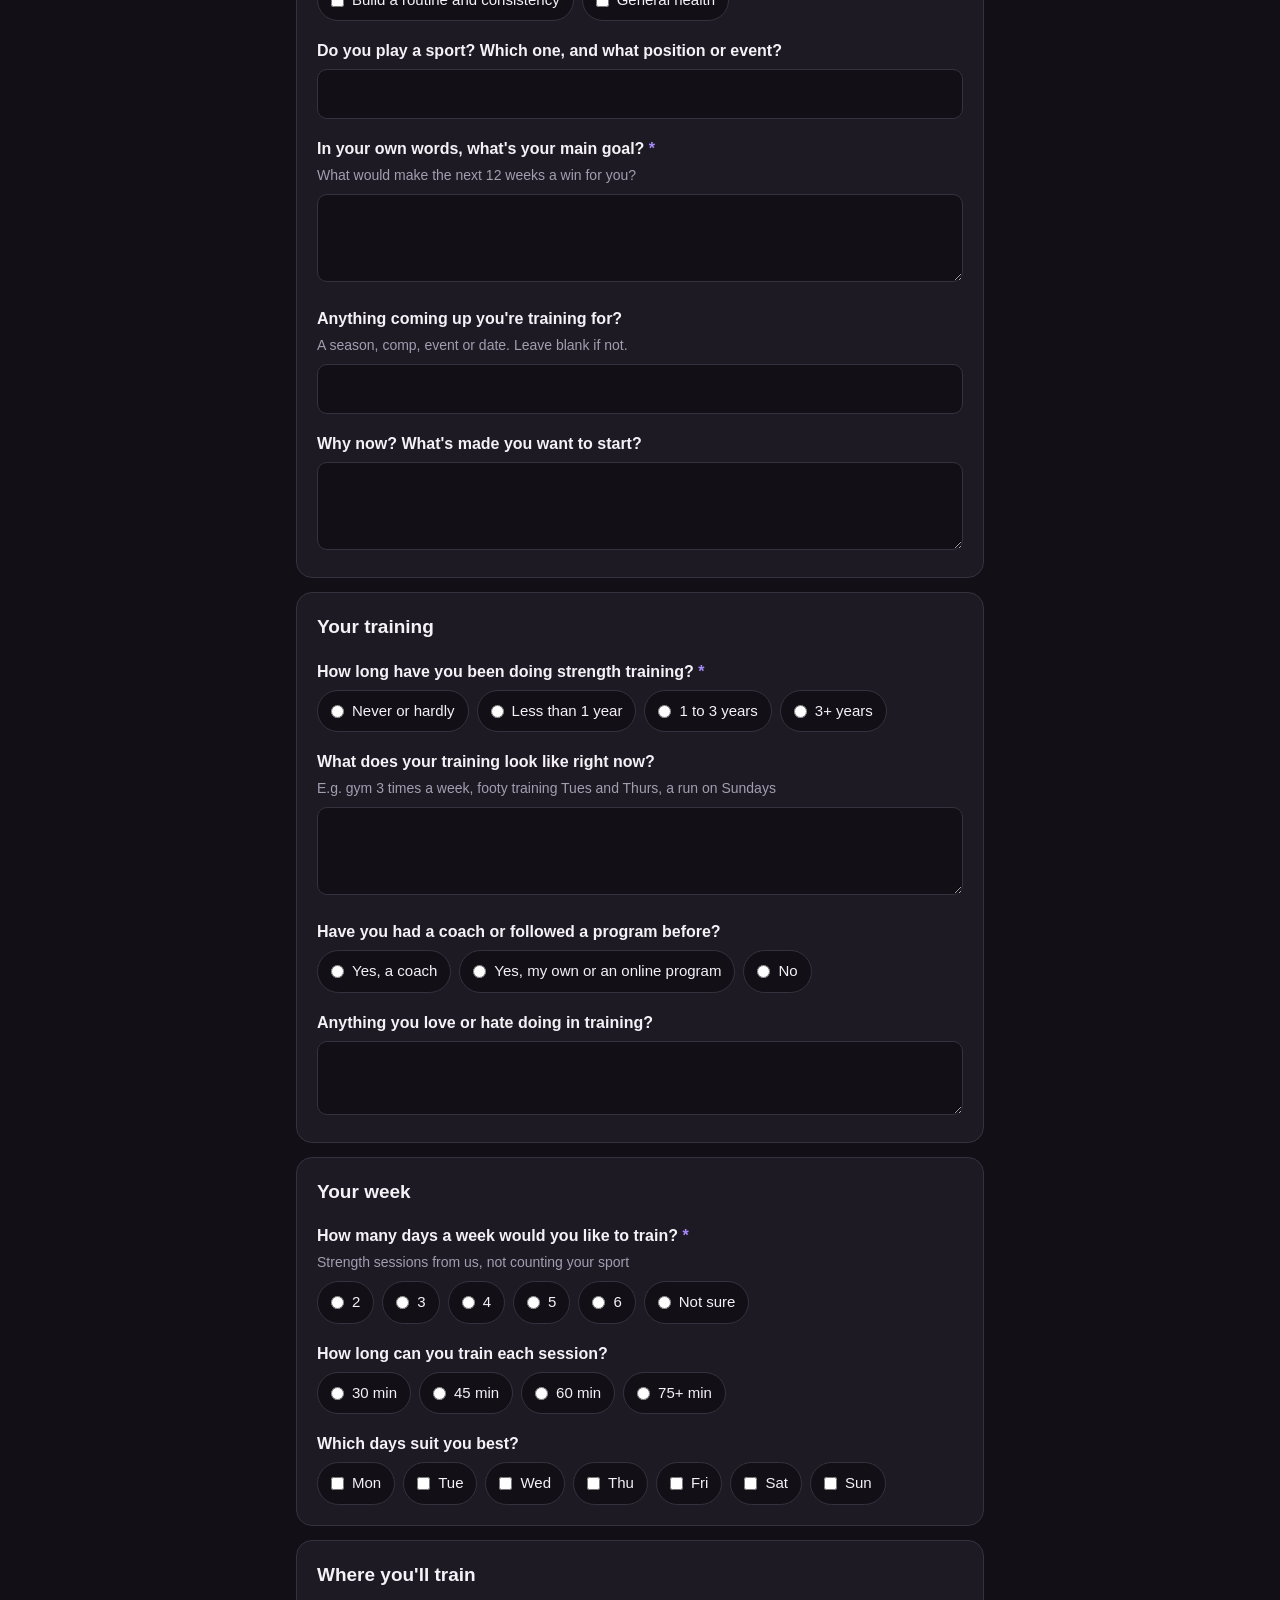
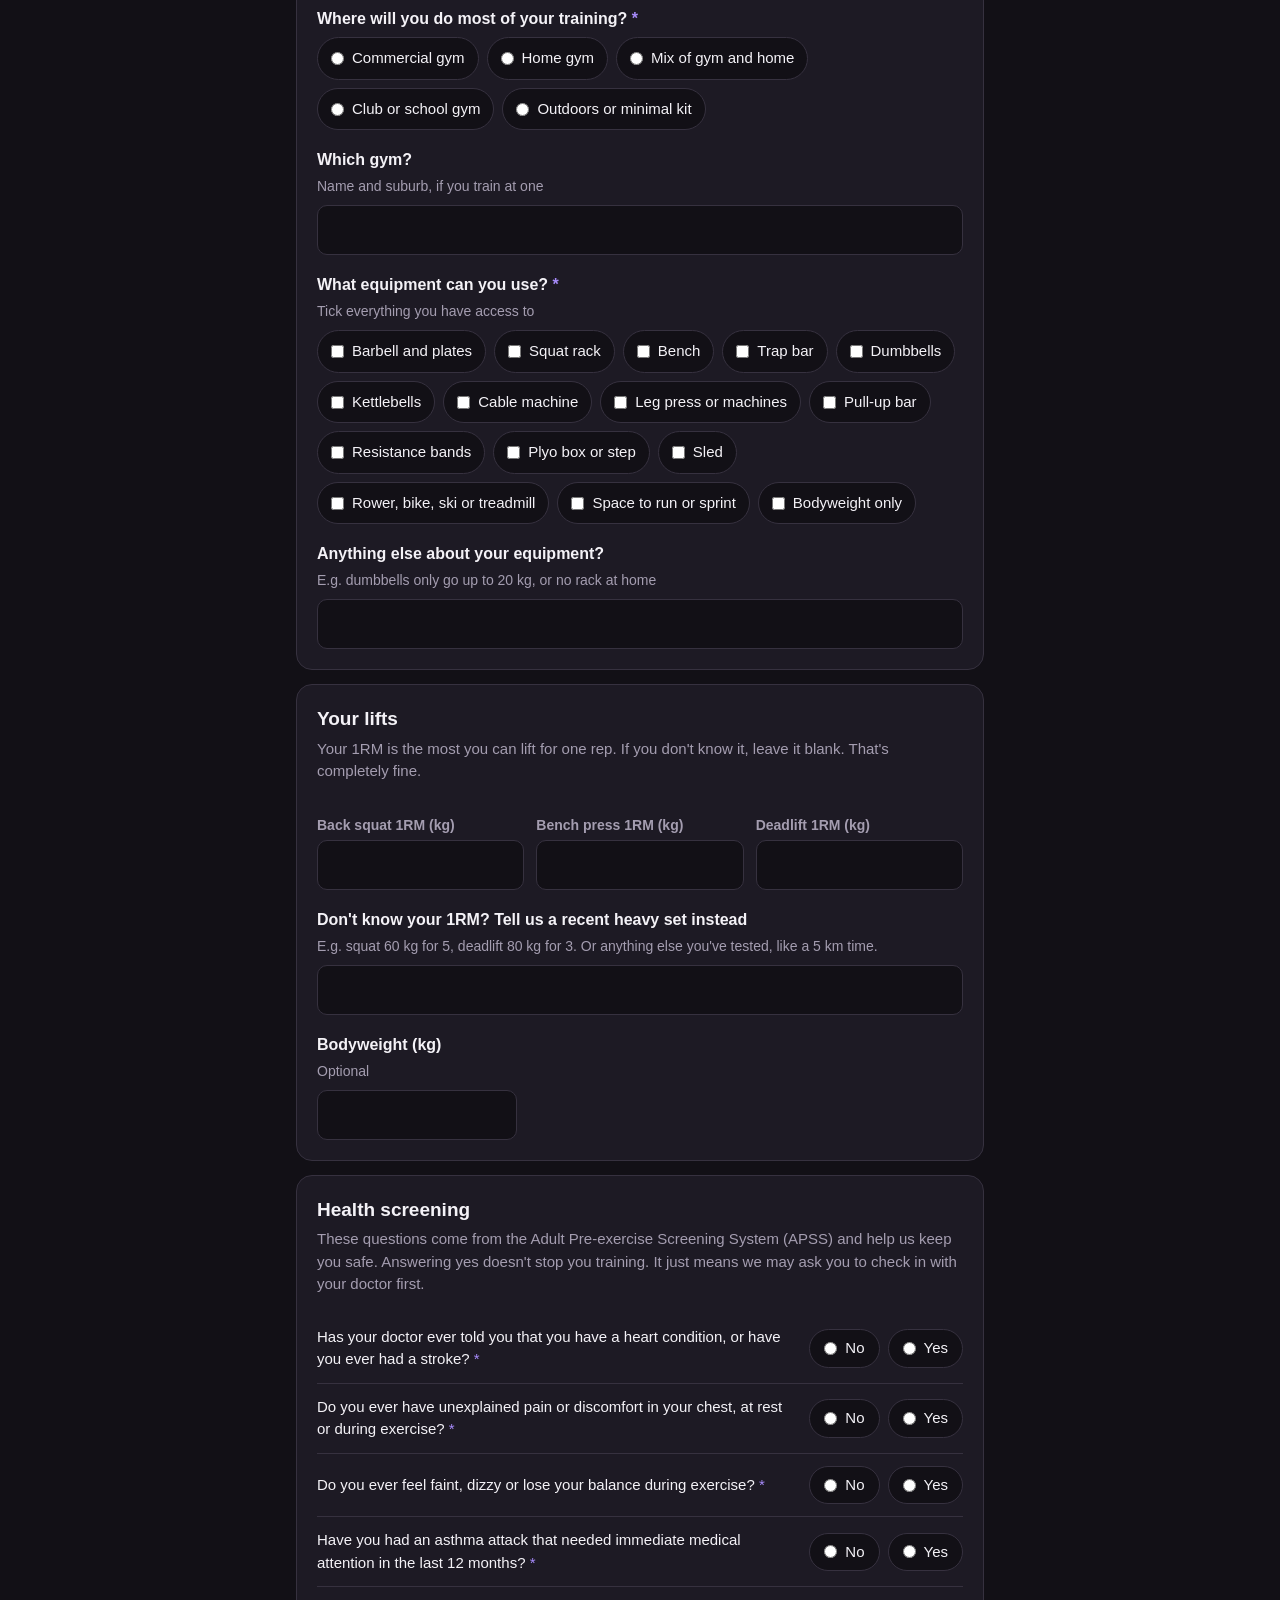
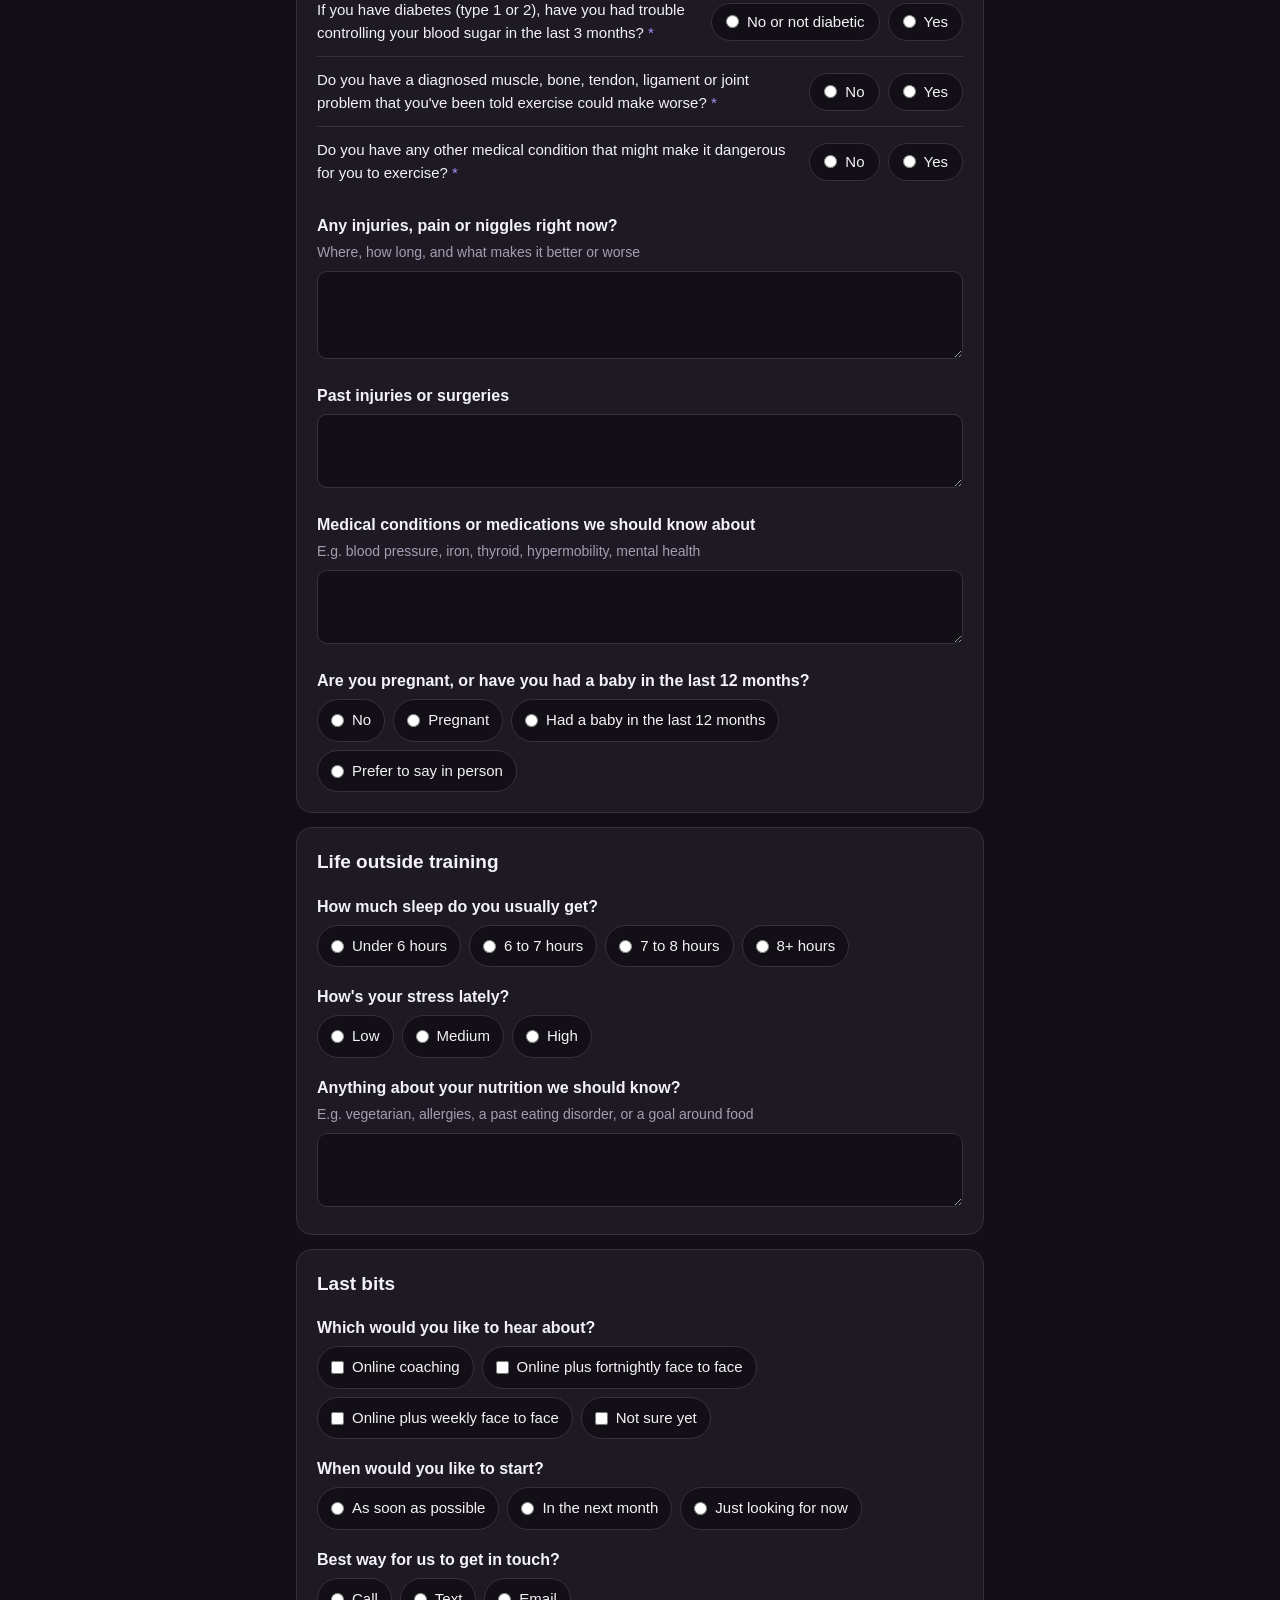
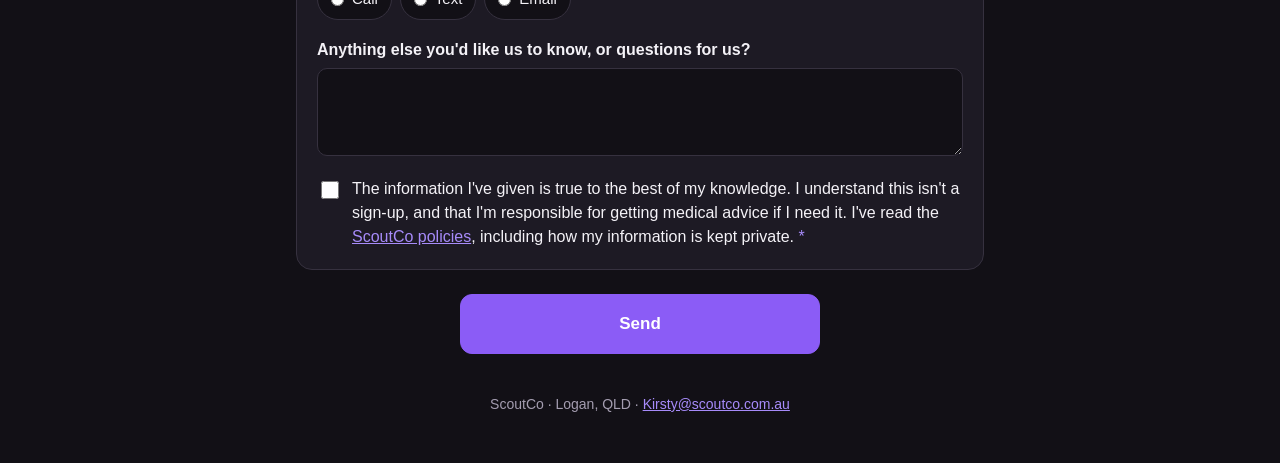
==== commit 94c03ac7: "EOI page: name Coach Kirst's qualifications under About us Co-Authored-By: Claude Opus 5.5 (1M conte" ====
--- a/eoi.html
+++ b/eoi.html
@@ -156,7 +156,7 @@
         <li>Mindset coaching from a coach with a psychology degree</li>
       </ul>
       <p class="eyebrow">About us</p>
-      <p class="muted" style="margin:0">We are qualified and insured: ASCA Level 1 Coach, Cert IV Fitness, BSc Psychology (Hons), Dip Remedial Massage, current first aid and QLD blue card.</p>
+      <p class="muted" style="margin:0">We are qualified and insured. Coach Kirst is an ASCA Level 1 Coach, with a Cert IV in Fitness, a BSc Psychology (Hons) and a Diploma of Remedial Massage, and holds current first aid and a QLD blue card.</p>
     </div>
 
     <h2>Good to know</h2>
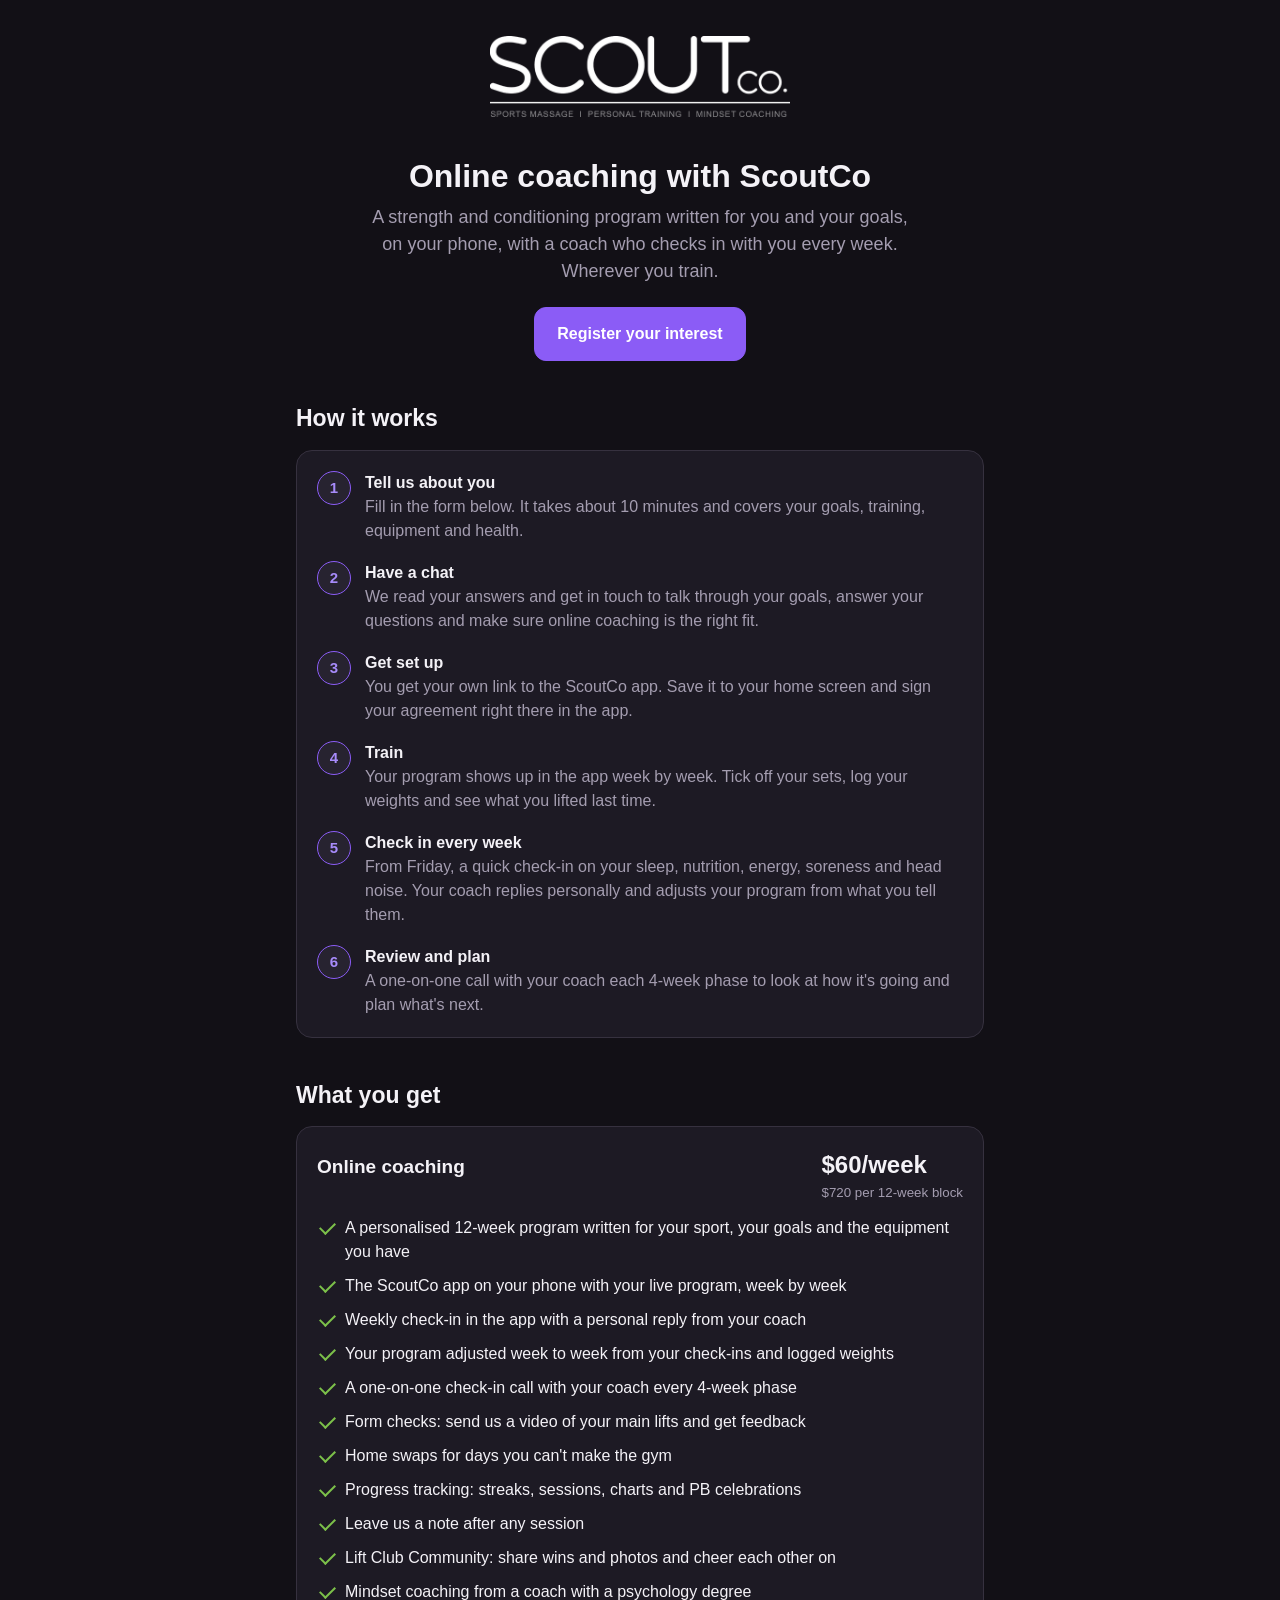
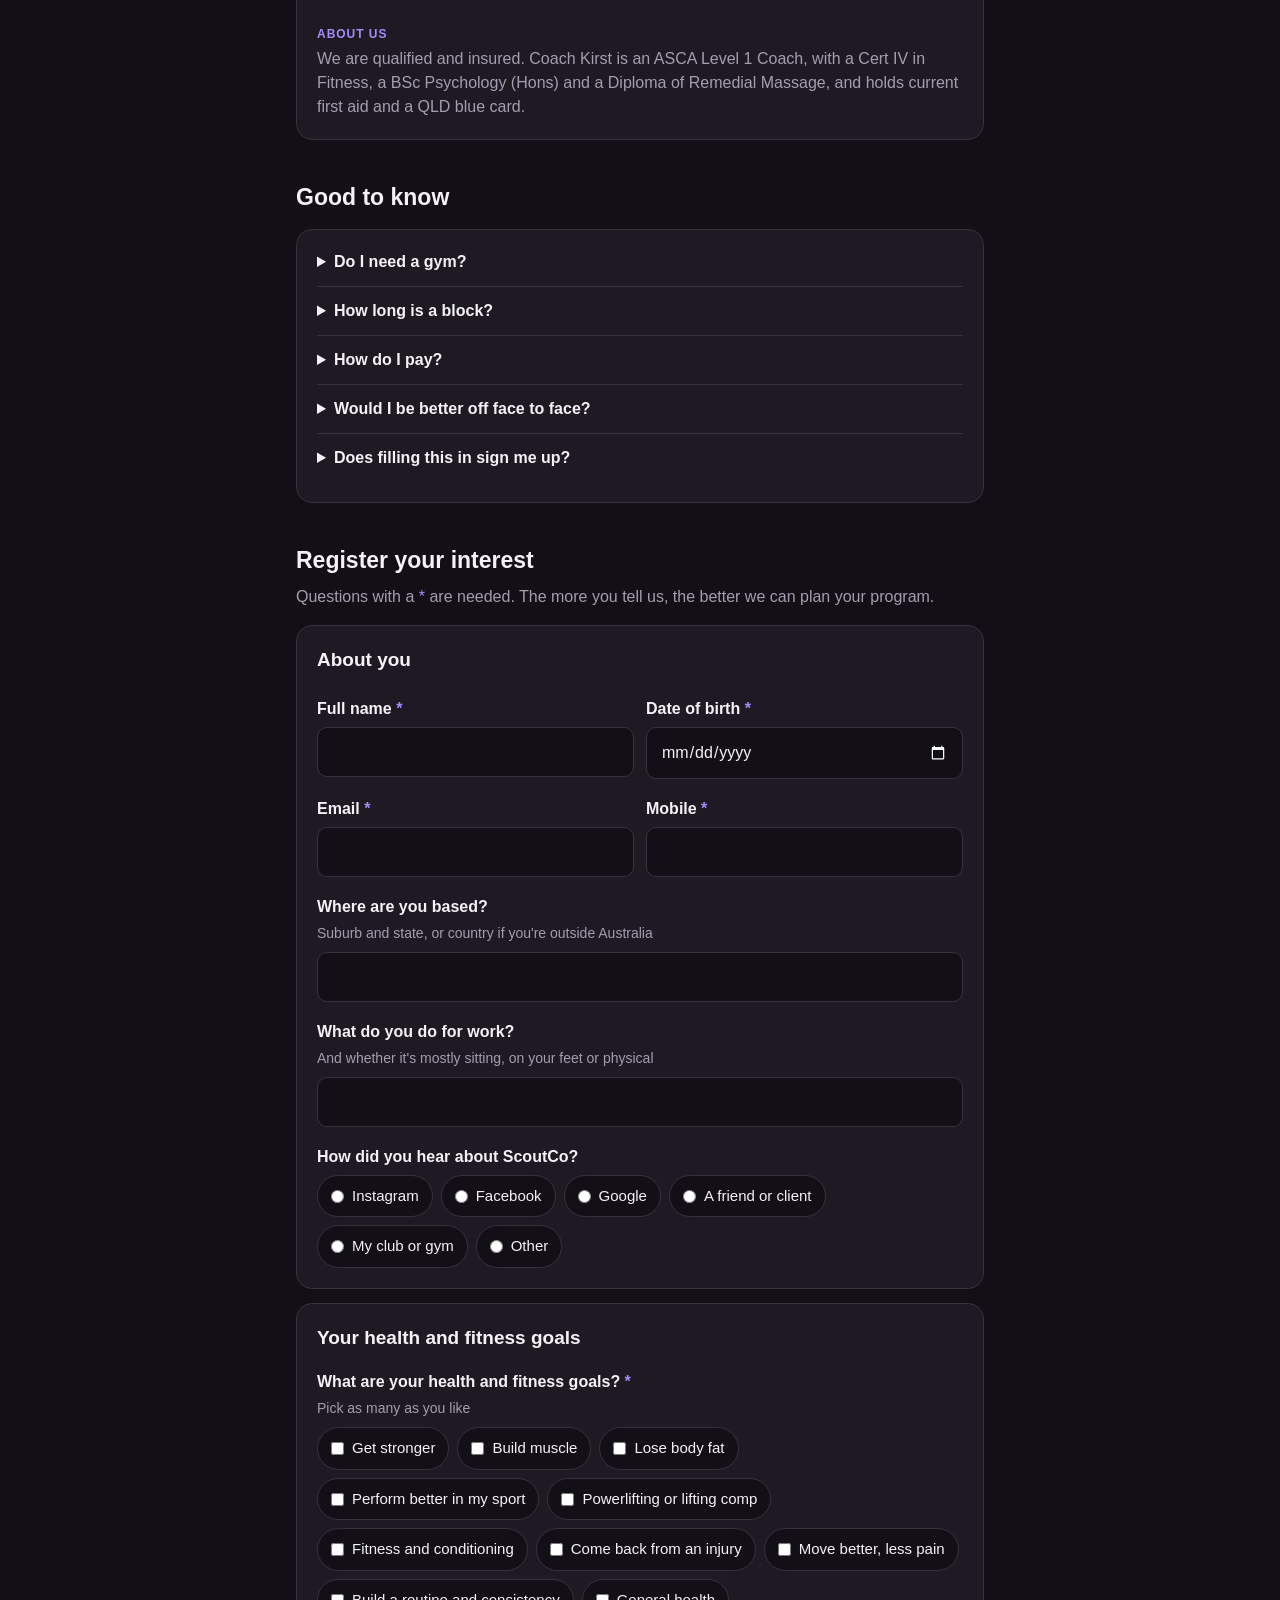
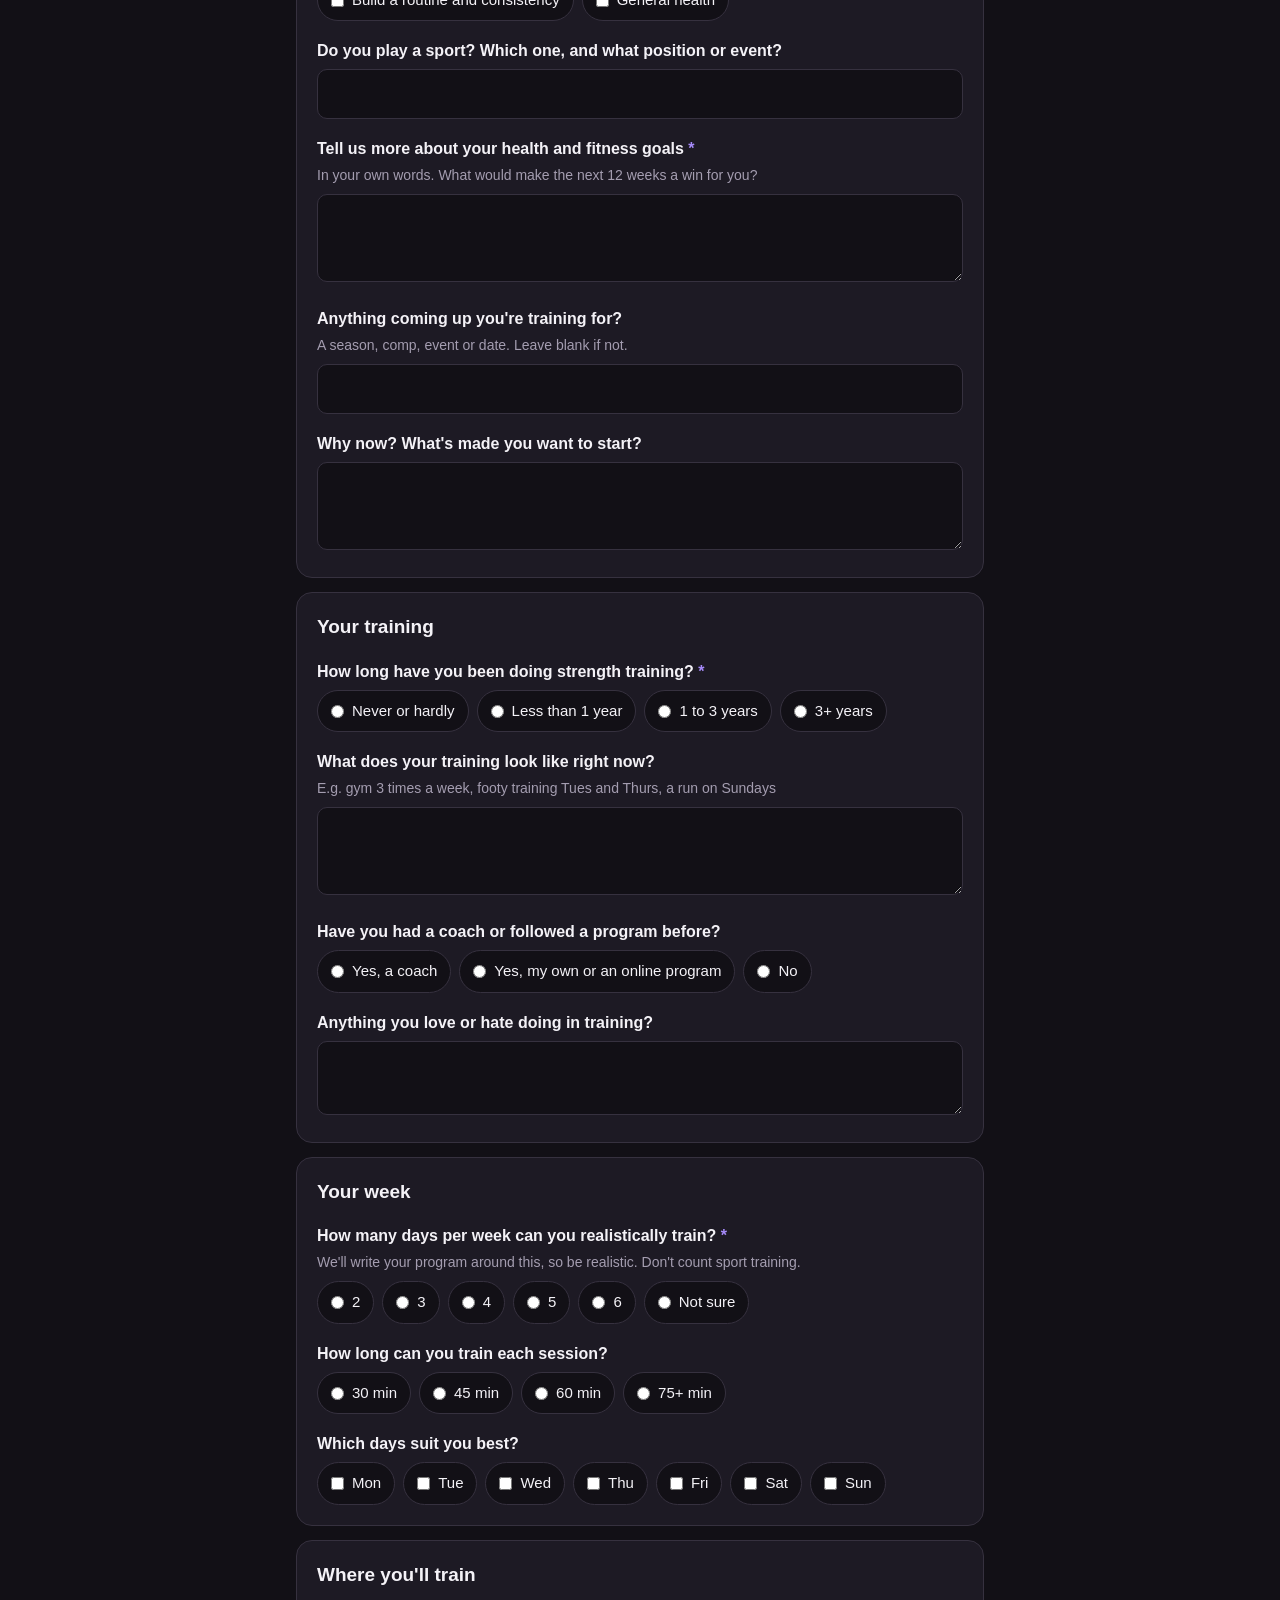
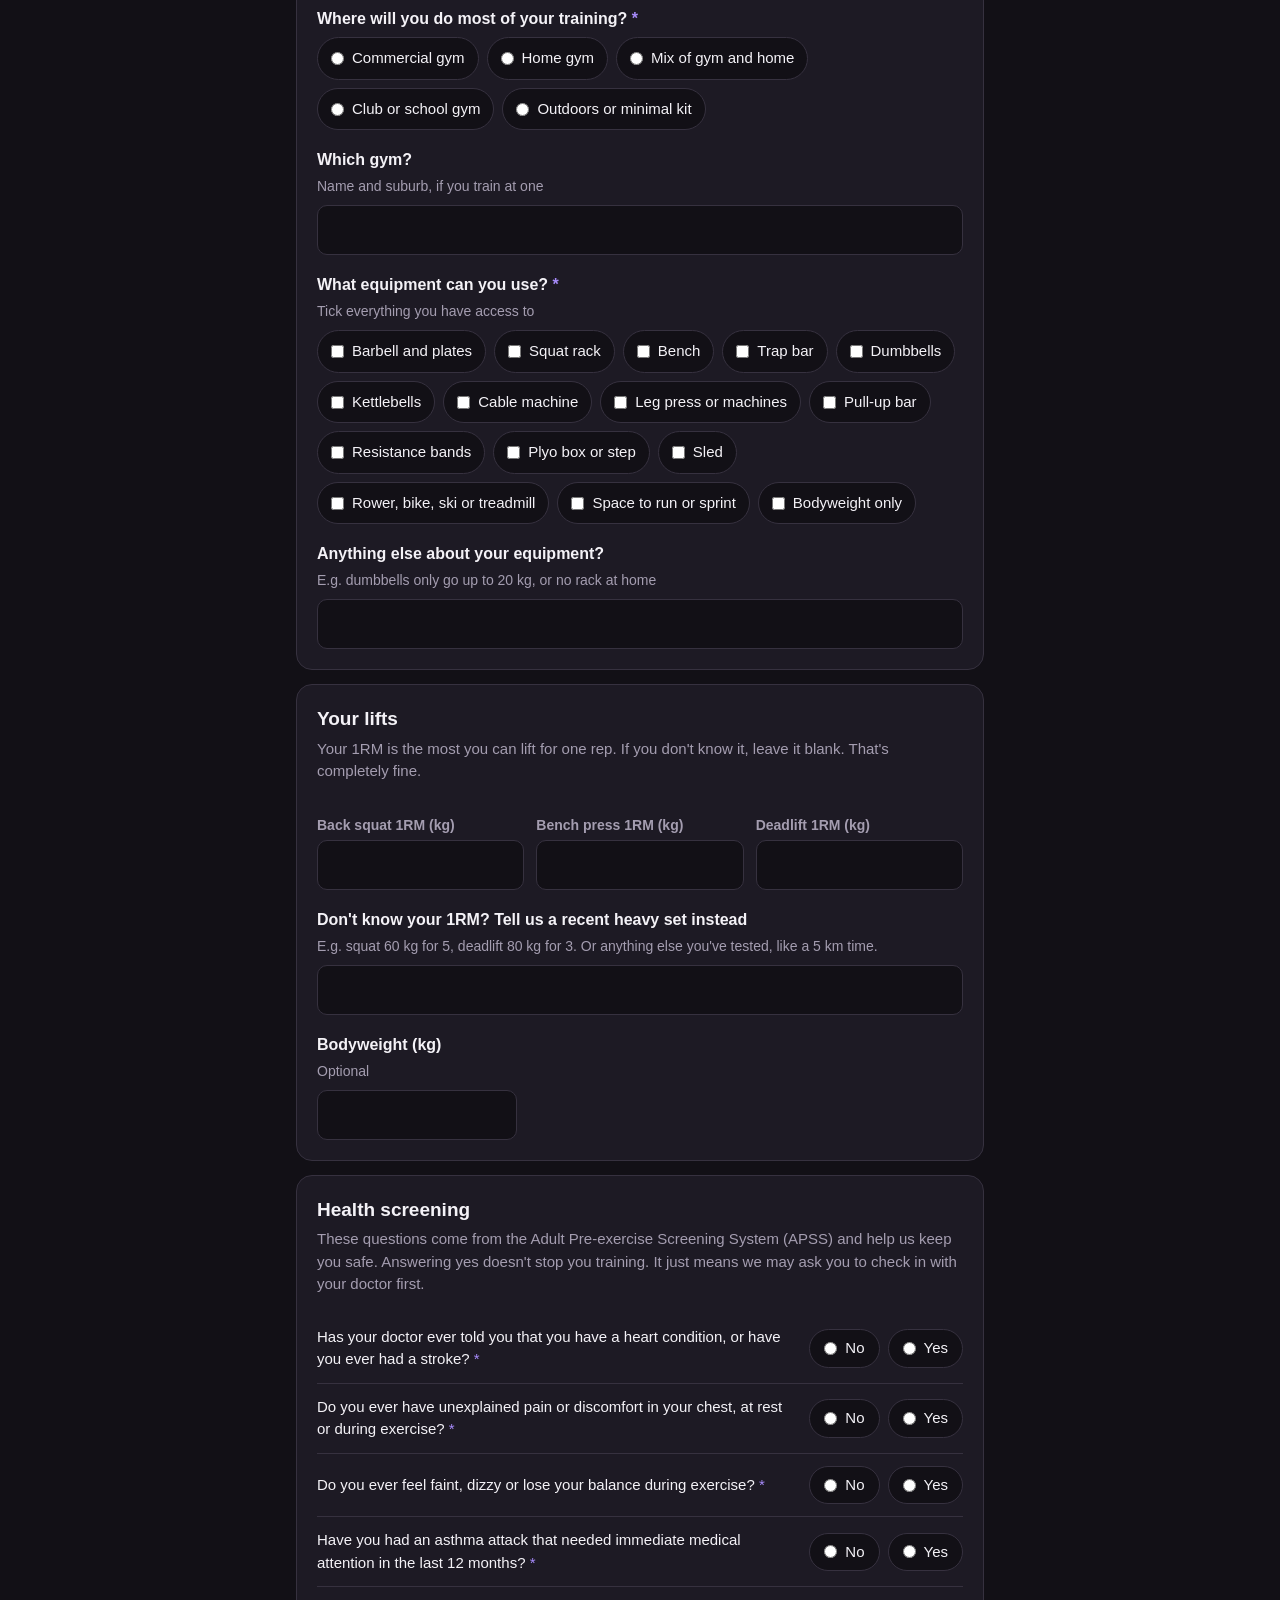
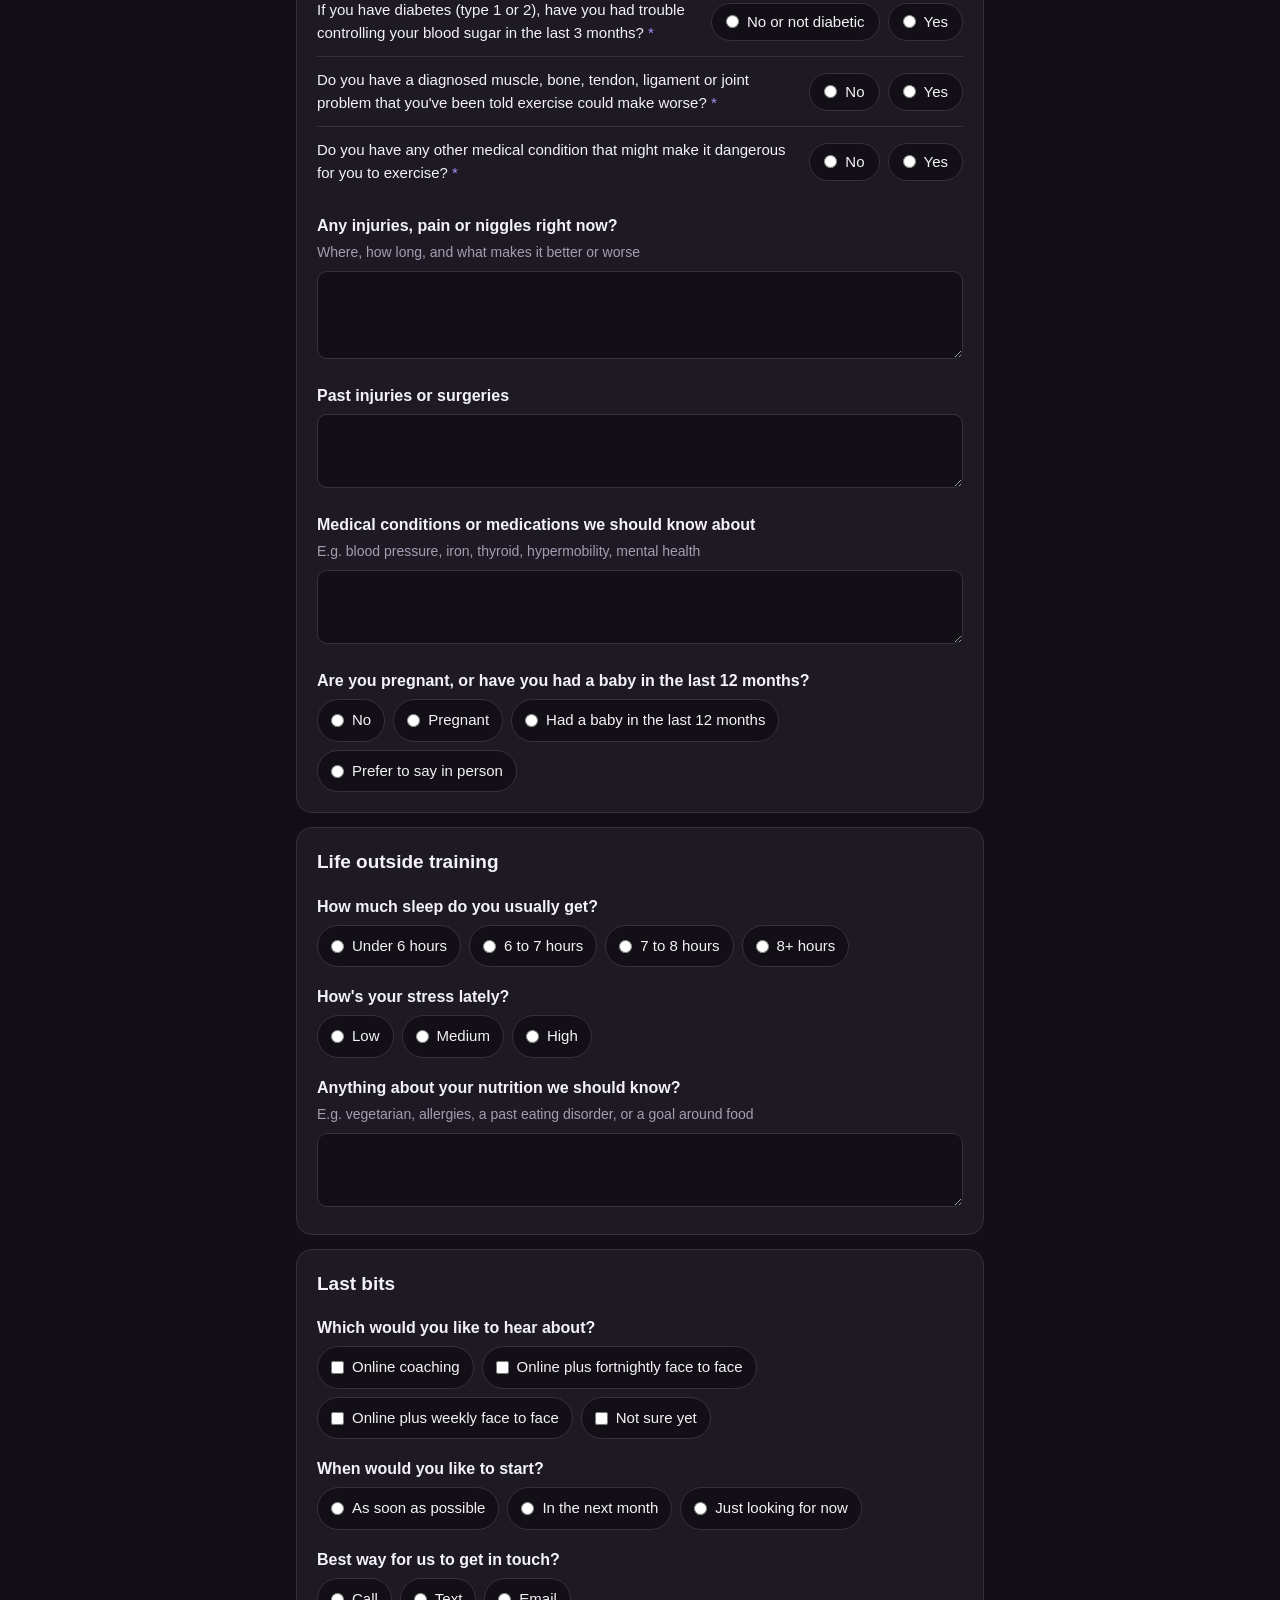
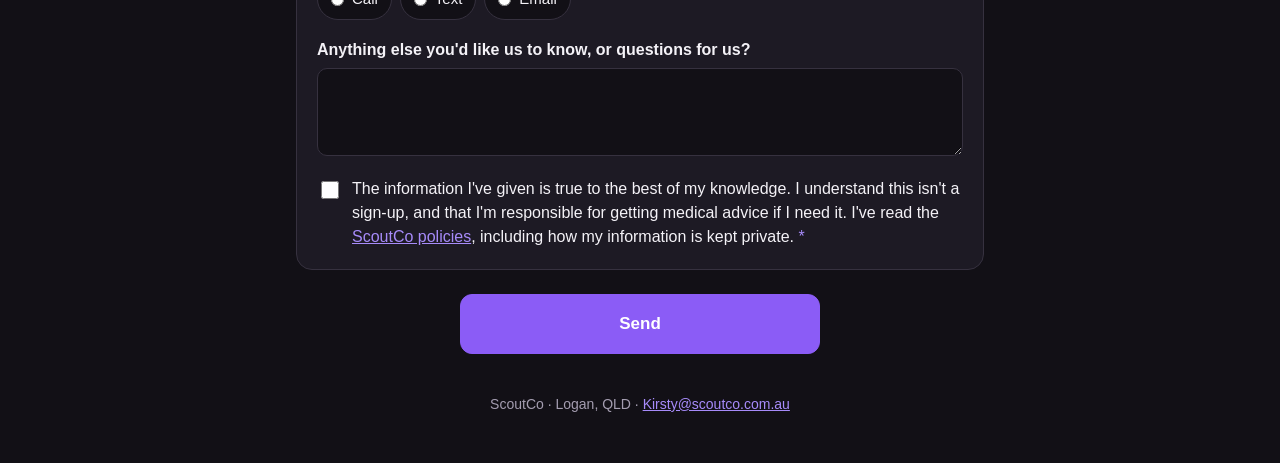
==== commit 430c4476: "EOI page: ask health and fitness goals and realistic days per week in Kirst's words Co-Authored-By: " ====
--- a/eoi.html
+++ b/eoi.html
@@ -224,9 +224,9 @@
 
     <!-- 2. Goals -->
     <div class="card" data-section="Goals">
-      <h3>Your goals</h3>
-      <fieldset class="q"><legend class="req">What do you want from training?</legend><span class="hint">Pick as many as you like</span>
-        <div class="opts" data-label="Goals" data-required="1">
+      <h3>Your health and fitness goals</h3>
+      <fieldset class="q"><legend class="req">What are your health and fitness goals?</legend><span class="hint">Pick as many as you like</span>
+        <div class="opts" data-label="Health and fitness goals" data-required="1">
           <label><input type="checkbox" value="Get stronger"> Get stronger</label>
           <label><input type="checkbox" value="Build muscle"> Build muscle</label>
           <label><input type="checkbox" value="Lose body fat"> Lose body fat</label>
@@ -240,7 +240,7 @@
         </div>
       </fieldset>
       <div class="q"><label for="f-sport">Do you play a sport? Which one, and what position or event?</label><input type="text" id="f-sport" data-label="Sport"></div>
-      <div class="q"><label class="req" for="f-goal">In your own words, what's your main goal?</label><span class="hint">What would make the next 12 weeks a win for you?</span><textarea id="f-goal" data-label="Main goal" required></textarea></div>
+      <div class="q"><label class="req" for="f-goal">Tell us more about your health and fitness goals</label><span class="hint">In your own words. What would make the next 12 weeks a win for you?</span><textarea id="f-goal" data-label="Health and fitness goals (in their words)" required></textarea></div>
       <div class="q"><label for="f-event">Anything coming up you're training for?</label><span class="hint">A season, comp, event or date. Leave blank if not.</span><input type="text" id="f-event" data-label="Event or date"></div>
       <div class="q"><label for="f-why">Why now? What's made you want to start?</label><textarea id="f-why" data-label="Why now"></textarea></div>
     </div>
@@ -270,7 +270,7 @@
     <!-- 4. Schedule -->
     <div class="card" data-section="Schedule">
       <h3>Your week</h3>
-      <fieldset class="q"><legend class="req">How many days a week would you like to train?</legend><span class="hint">Strength sessions from us, not counting your sport</span>
+      <fieldset class="q"><legend class="req">How many days per week can you realistically train?</legend><span class="hint">We'll write your program around this, so be realistic. Don't count sport training.</span>
         <div class="opts" data-label="Days per week" data-required="1">
           <label><input type="radio" name="days" value="2"> 2</label>
           <label><input type="radio" name="days" value="3"> 3</label>
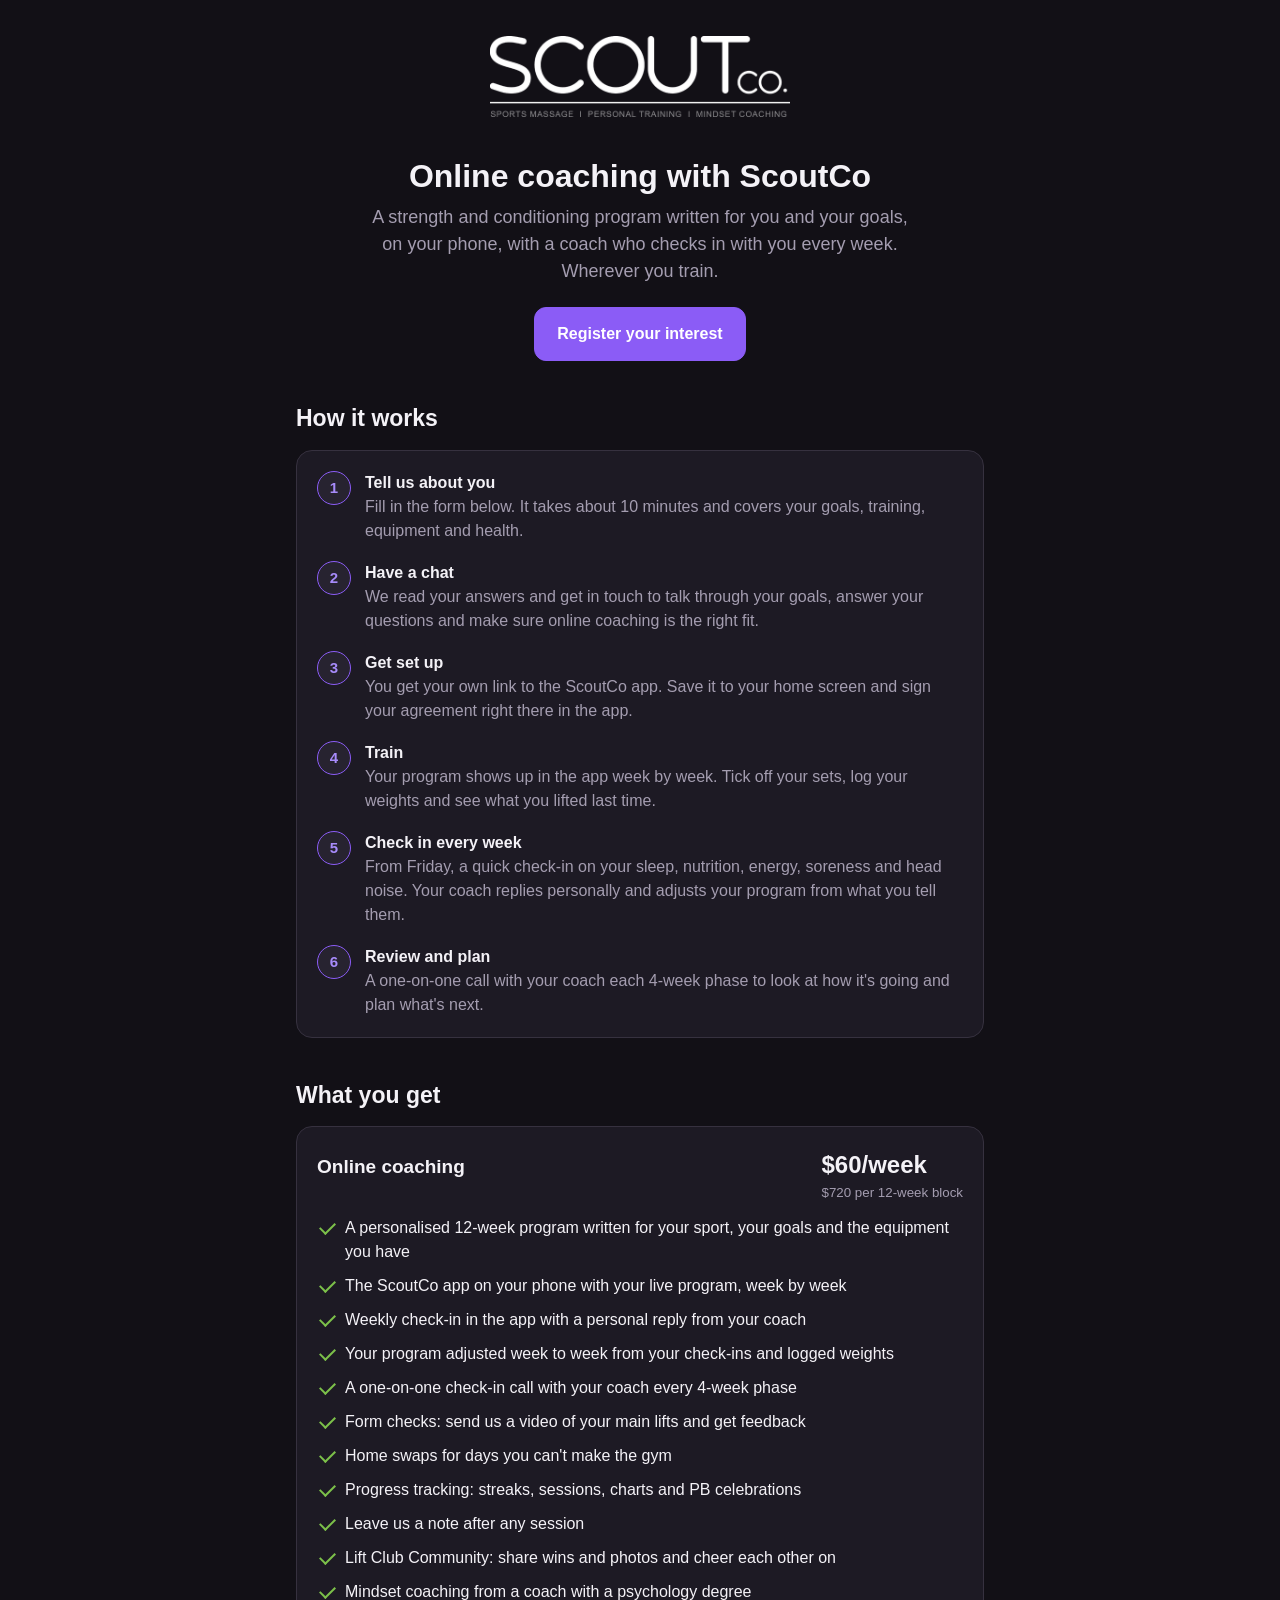
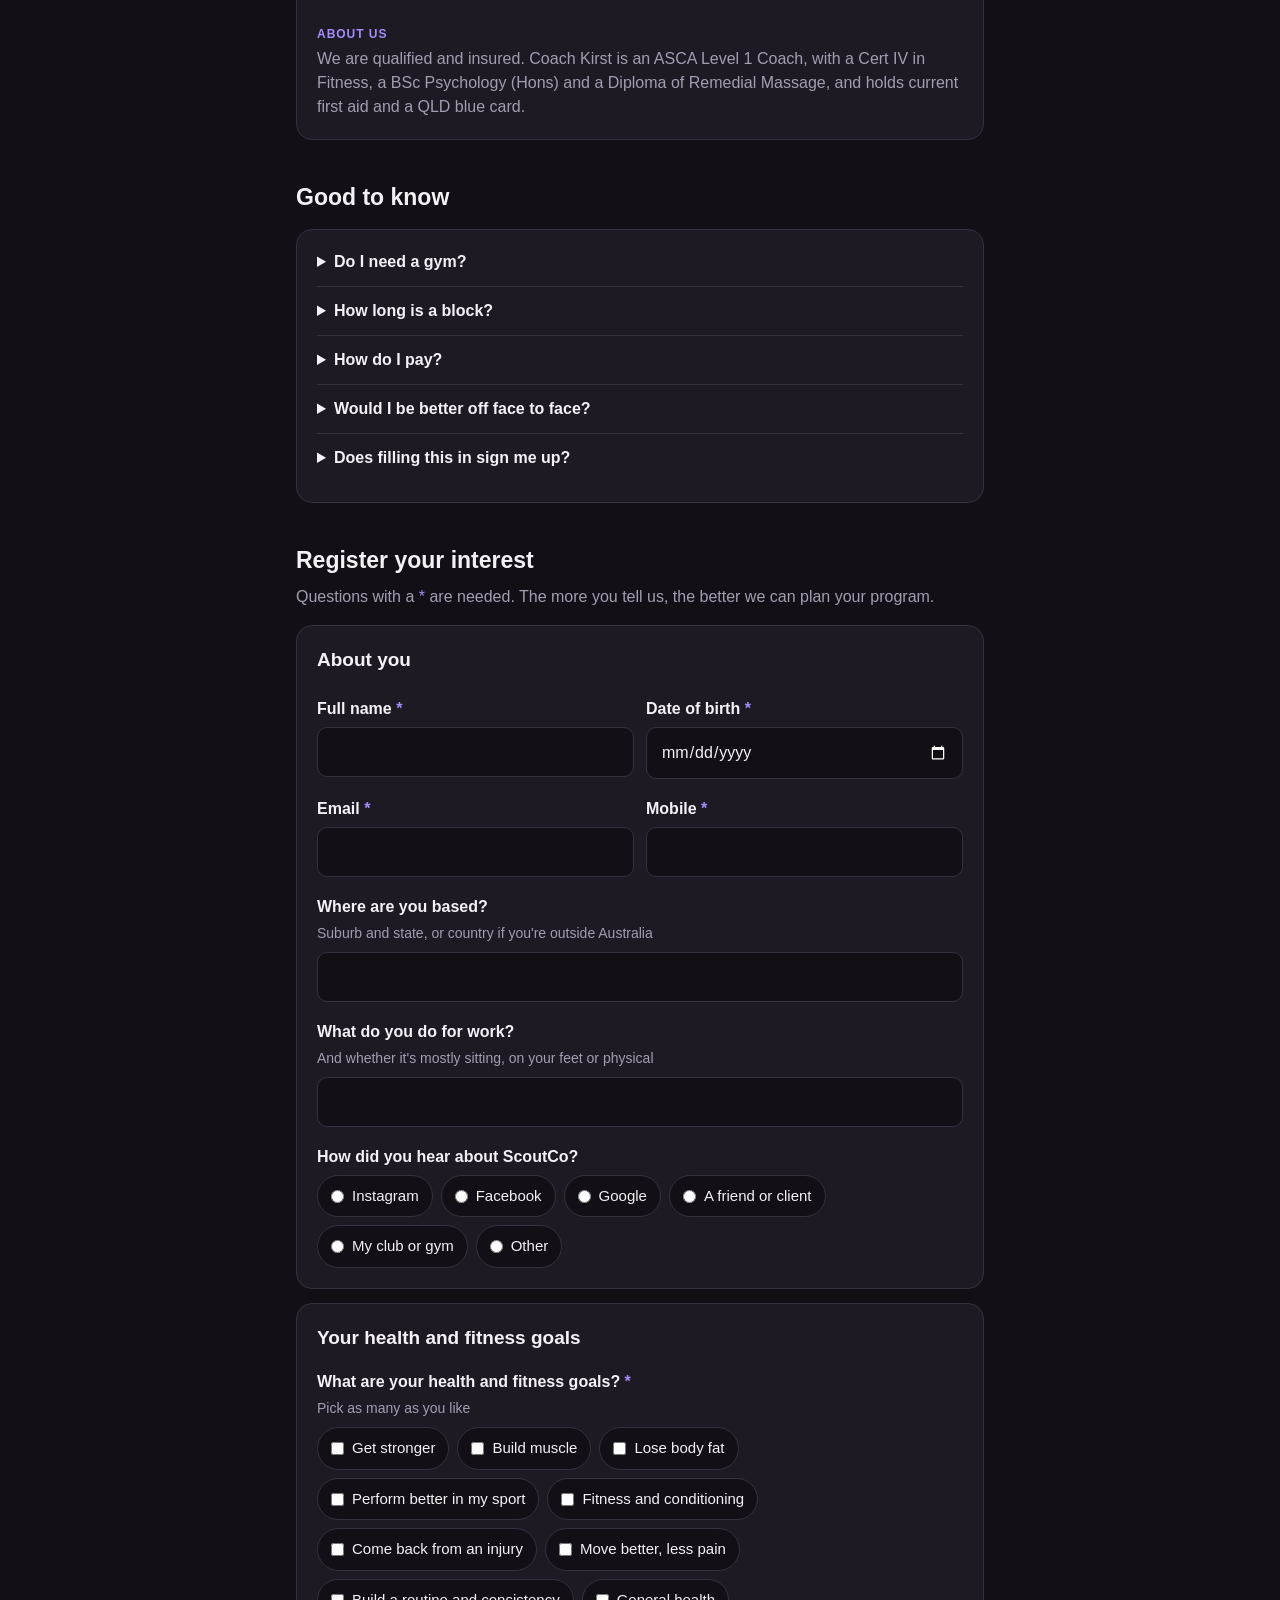
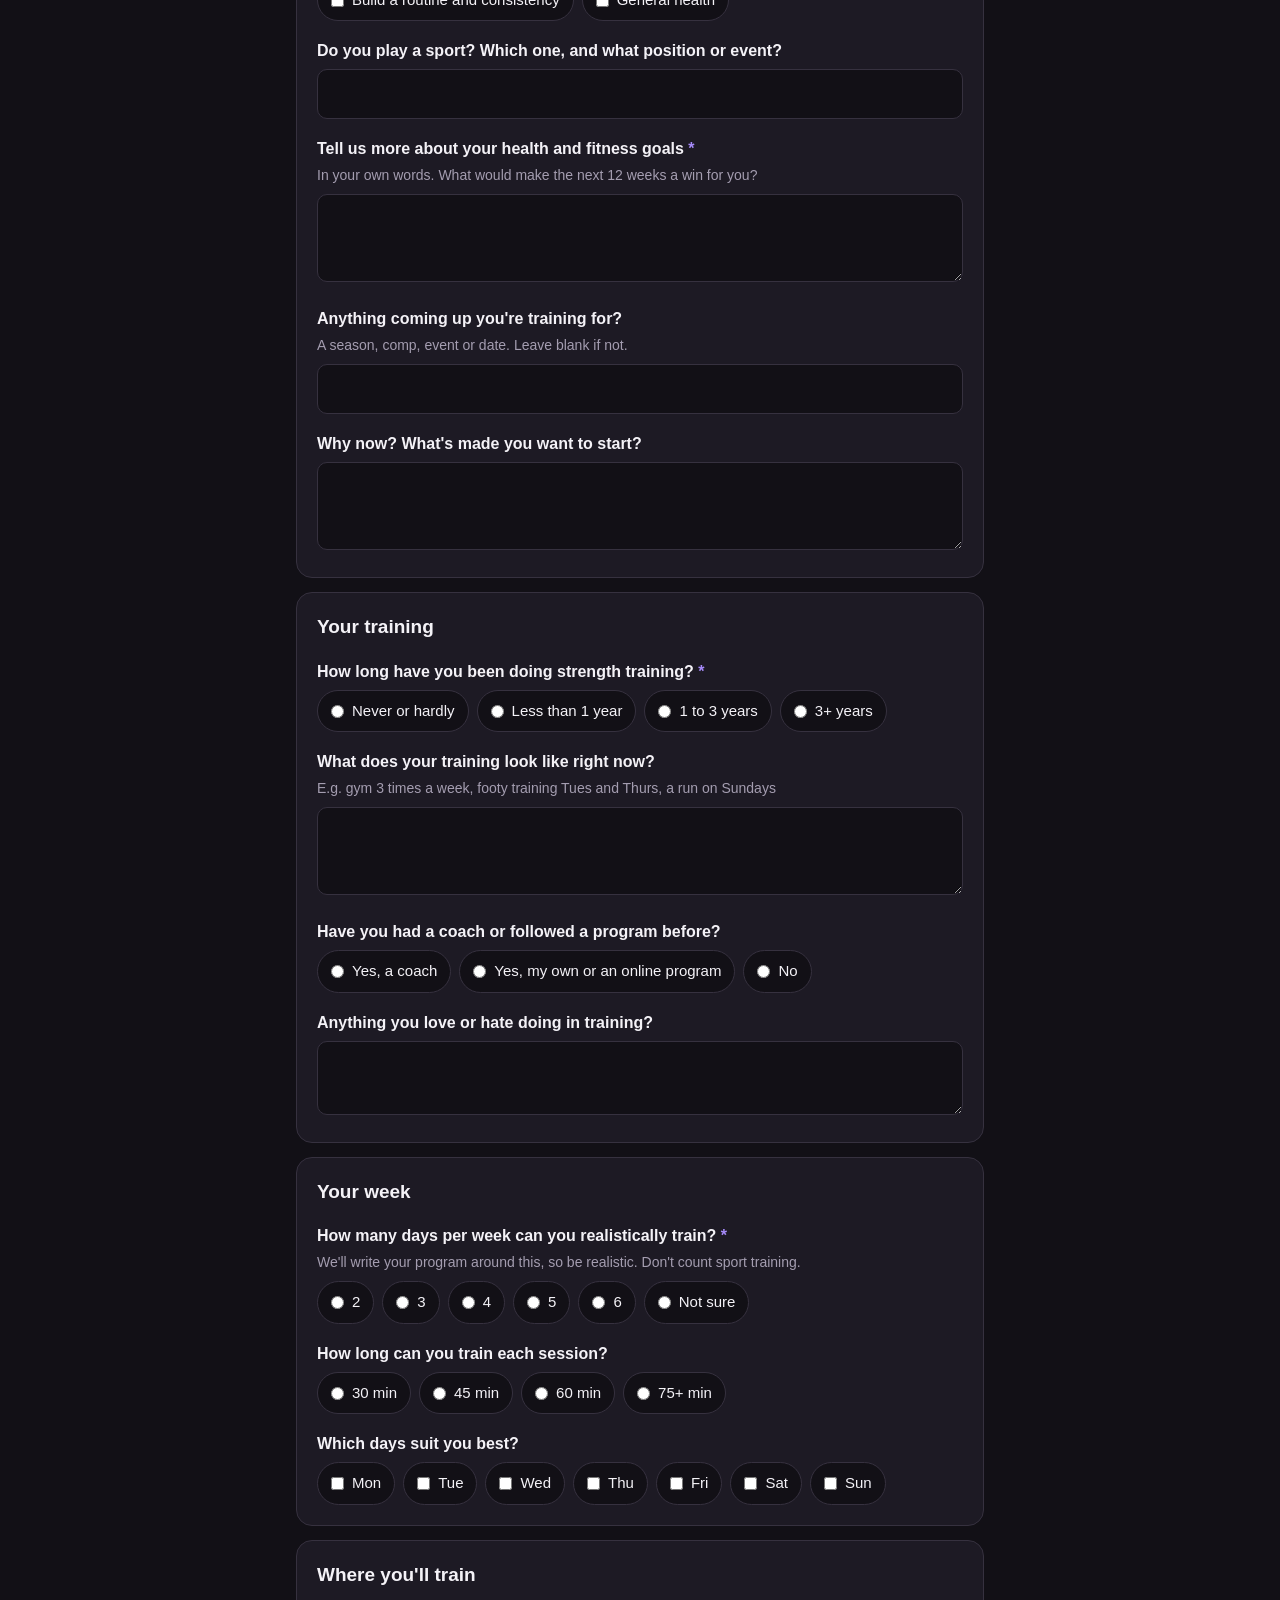
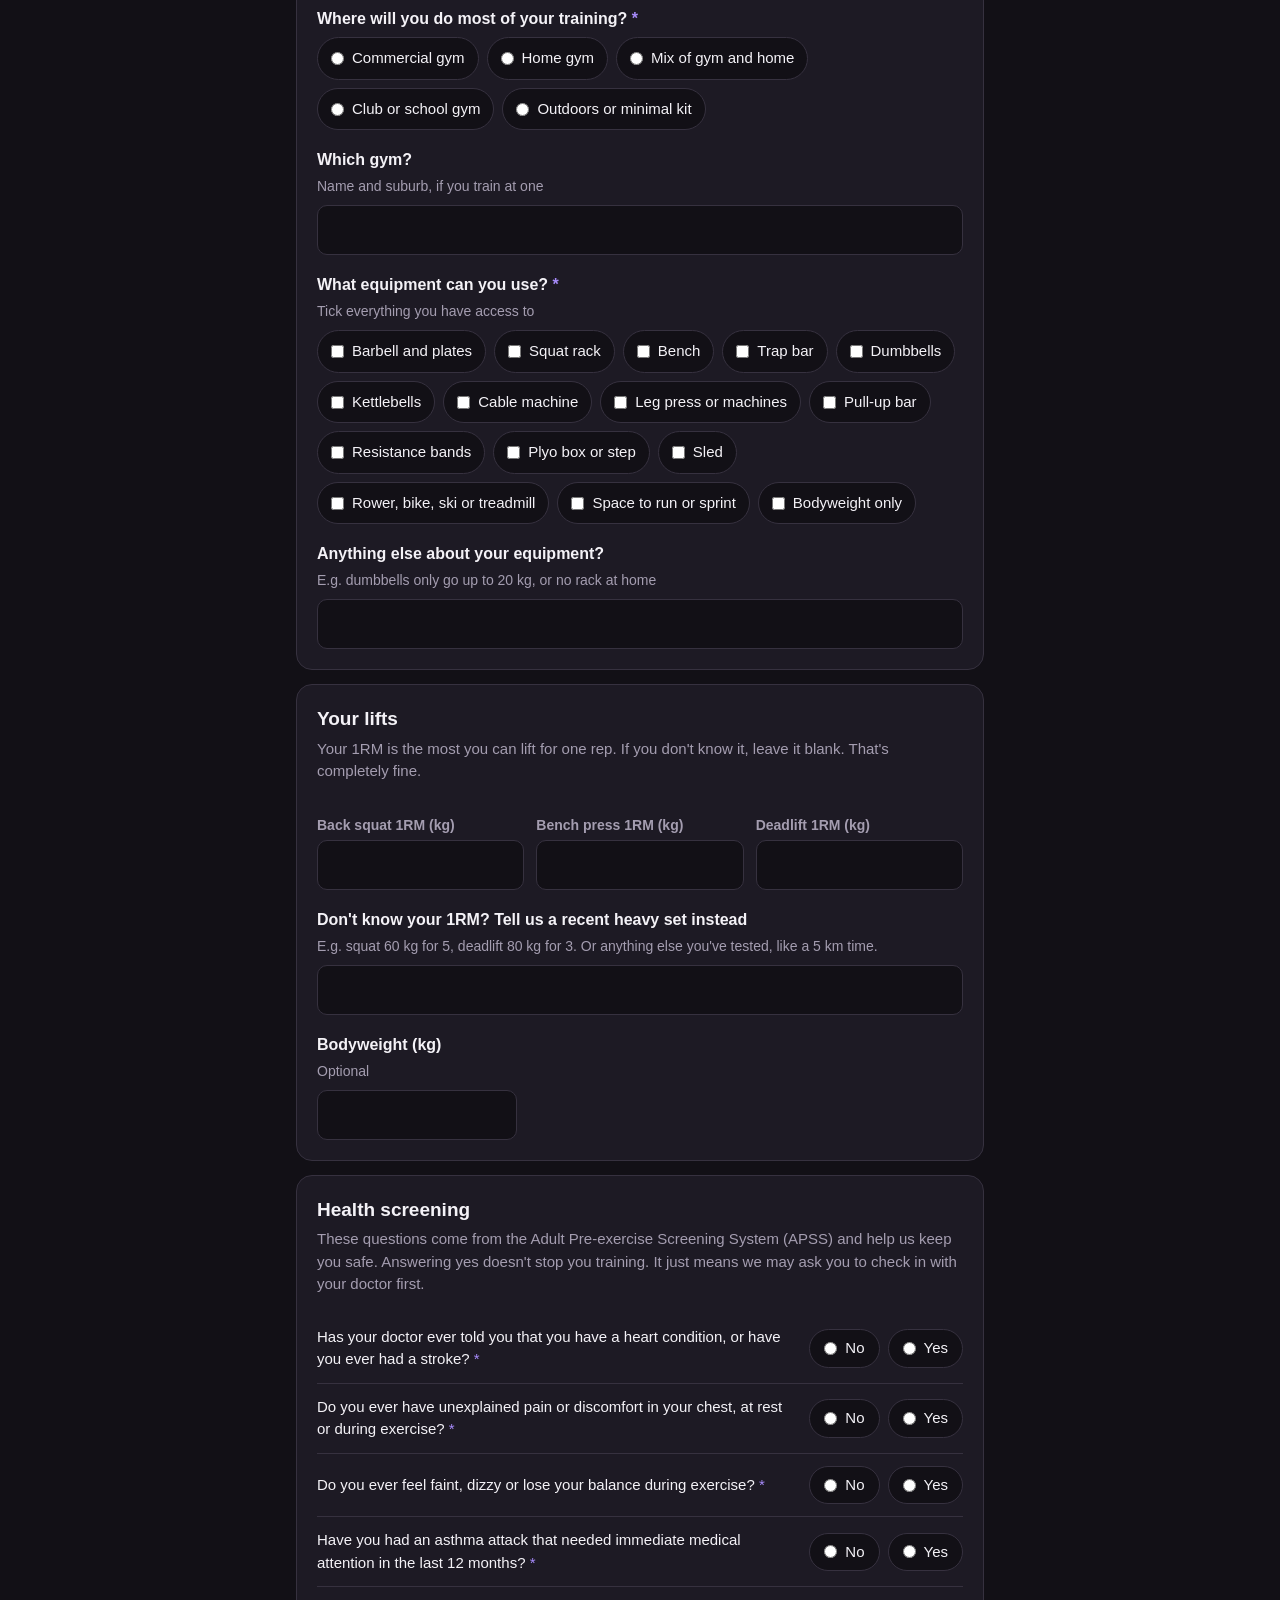
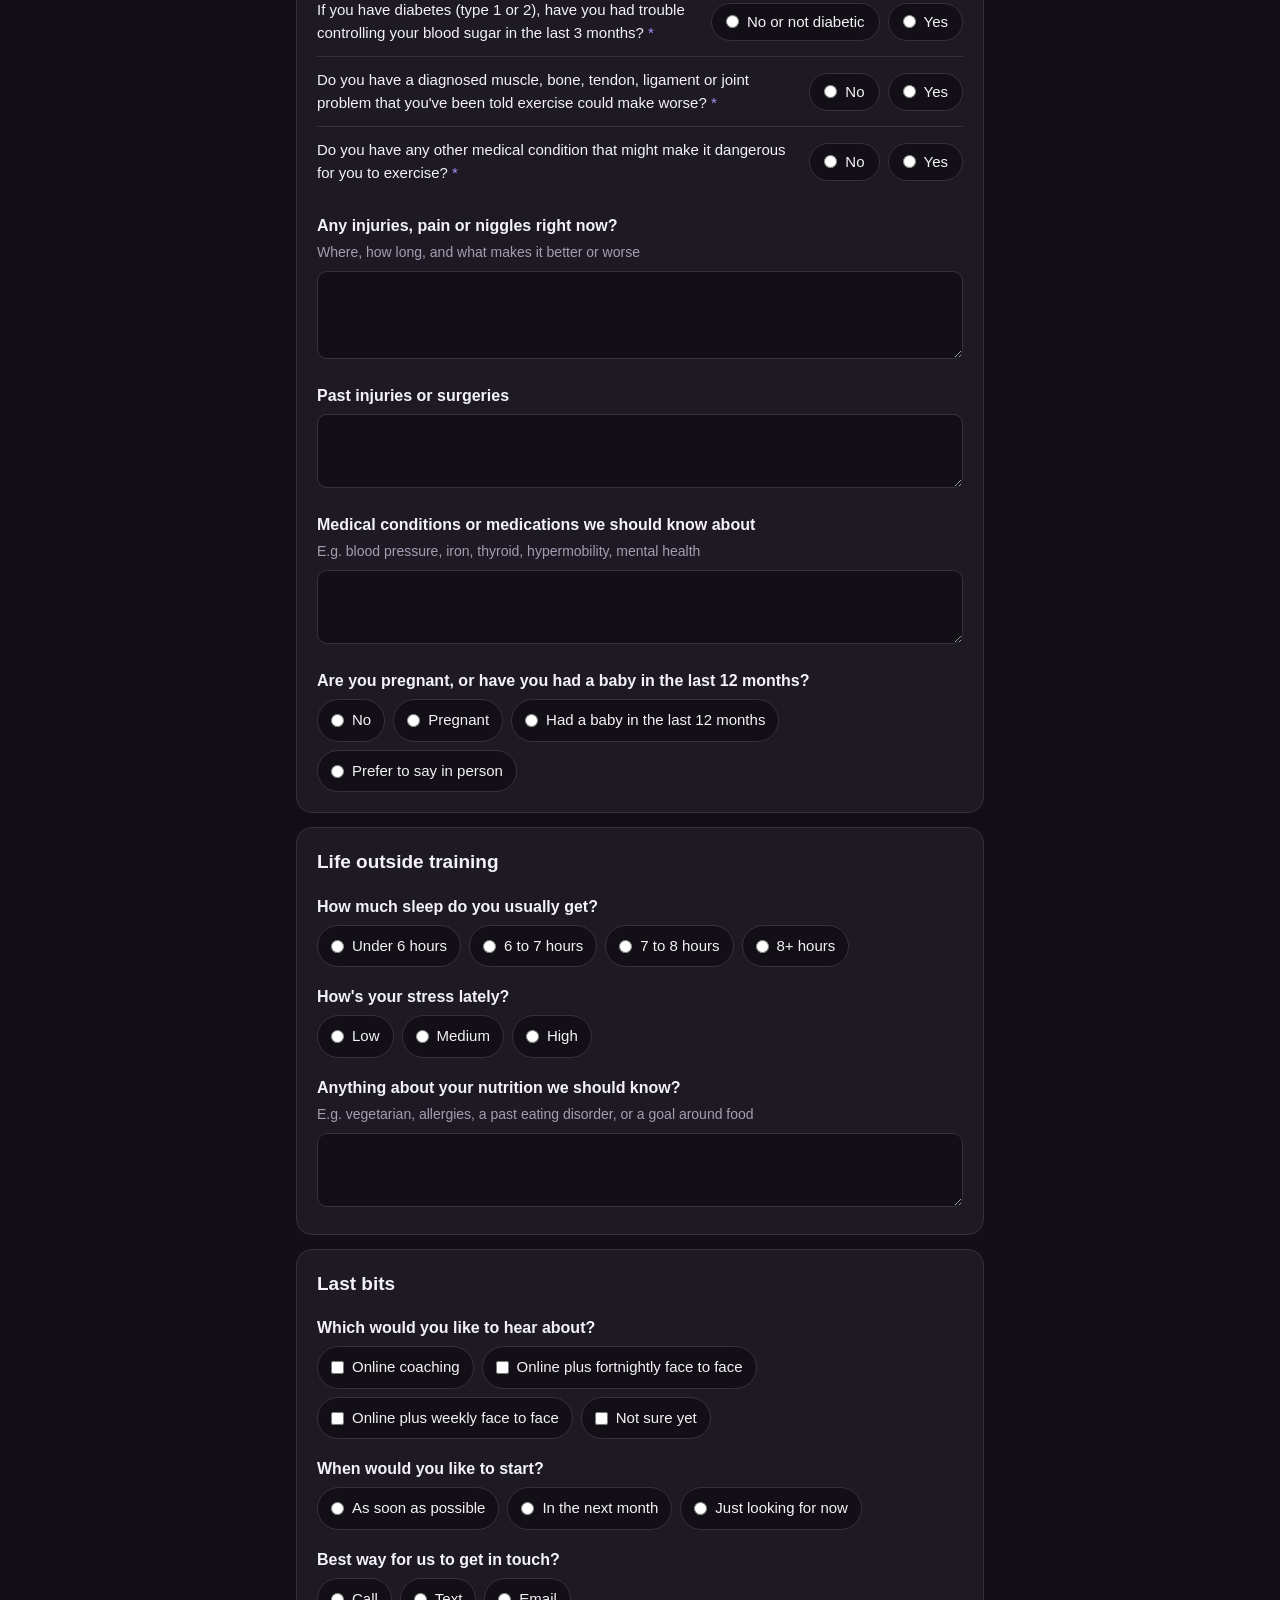
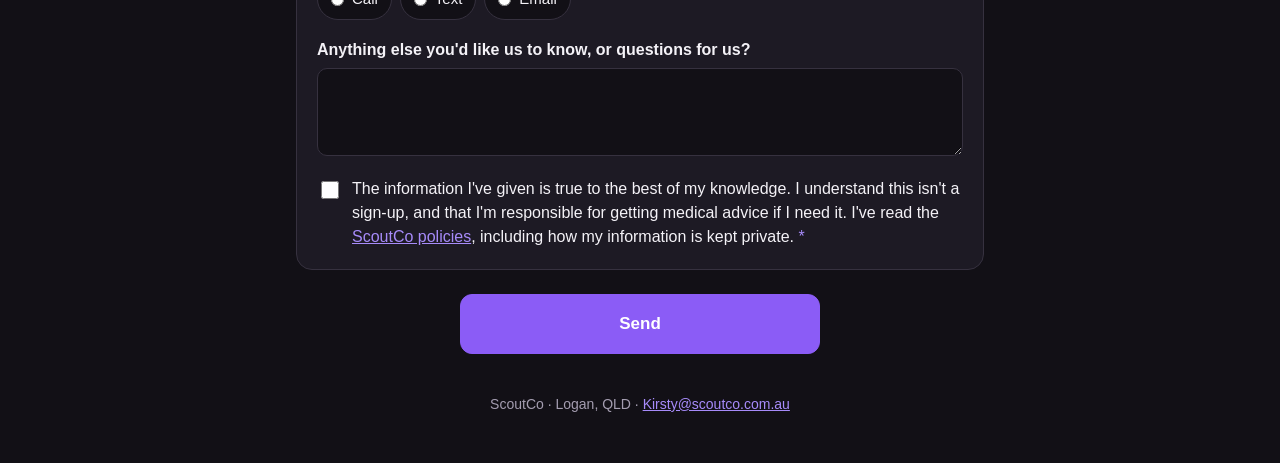
==== commit e4736cb3: "EOI page: remove powerlifting comp goal option Co-Authored-By: Claude Opus 5.5 (1M context) <noreply" ====
--- a/eoi.html
+++ b/eoi.html
@@ -231,7 +231,6 @@
           <label><input type="checkbox" value="Build muscle"> Build muscle</label>
           <label><input type="checkbox" value="Lose body fat"> Lose body fat</label>
           <label><input type="checkbox" value="Perform better in my sport"> Perform better in my sport</label>
-          <label><input type="checkbox" value="Powerlifting or lifting comp"> Powerlifting or lifting comp</label>
           <label><input type="checkbox" value="Fitness and conditioning"> Fitness and conditioning</label>
           <label><input type="checkbox" value="Come back from an injury"> Come back from an injury</label>
           <label><input type="checkbox" value="Move better, less pain"> Move better, less pain</label>
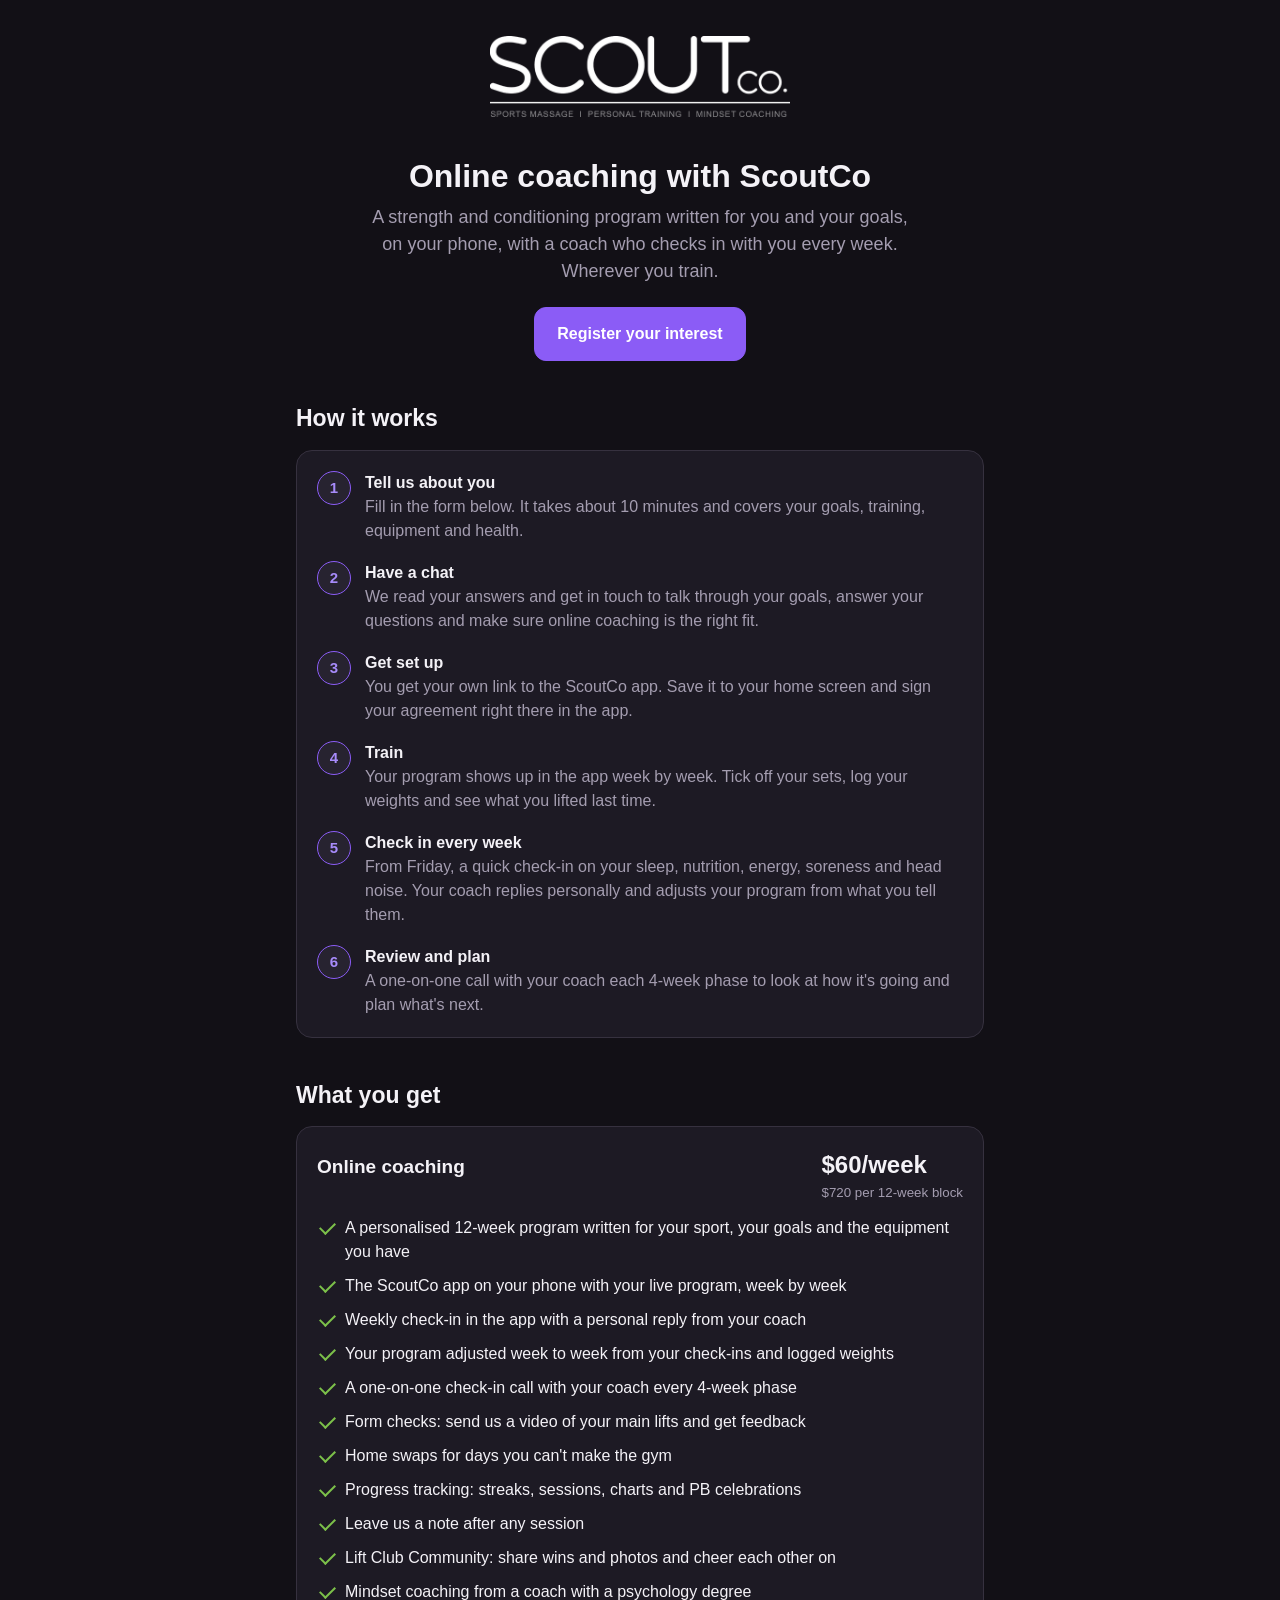
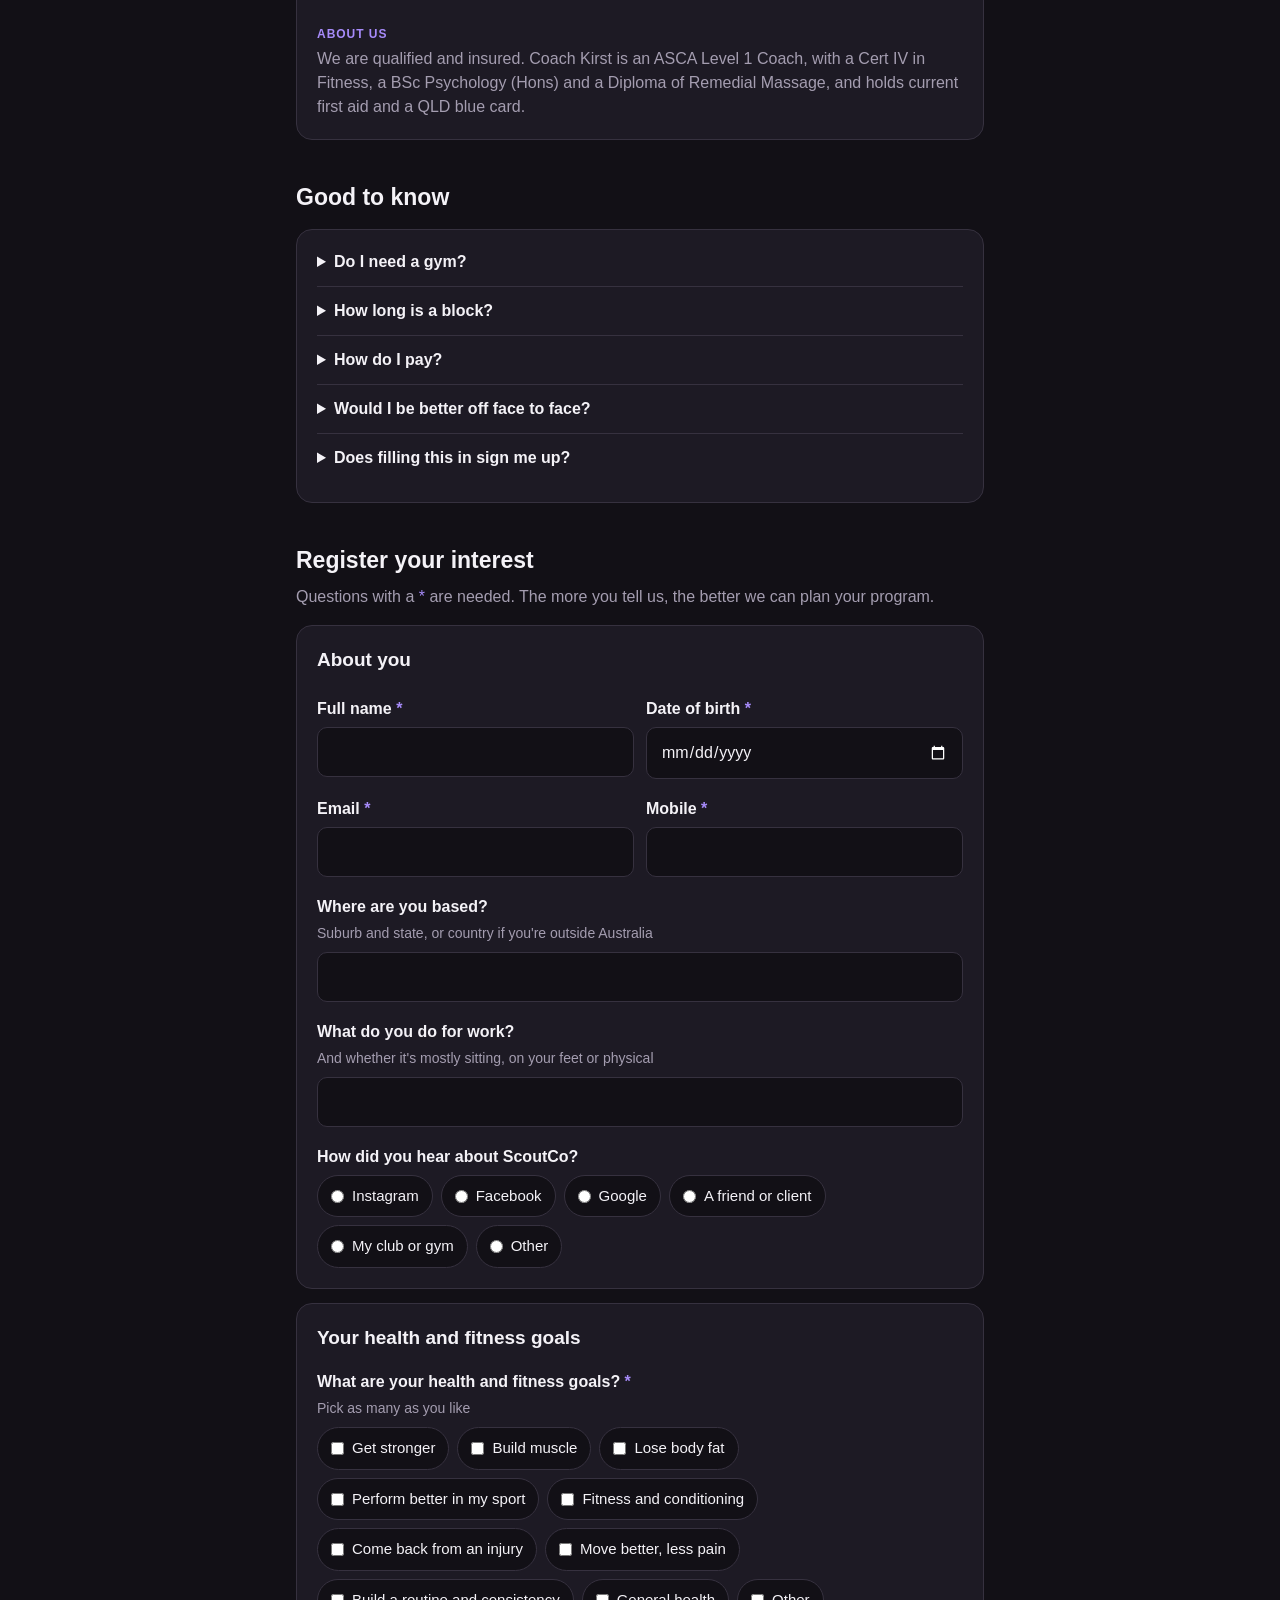
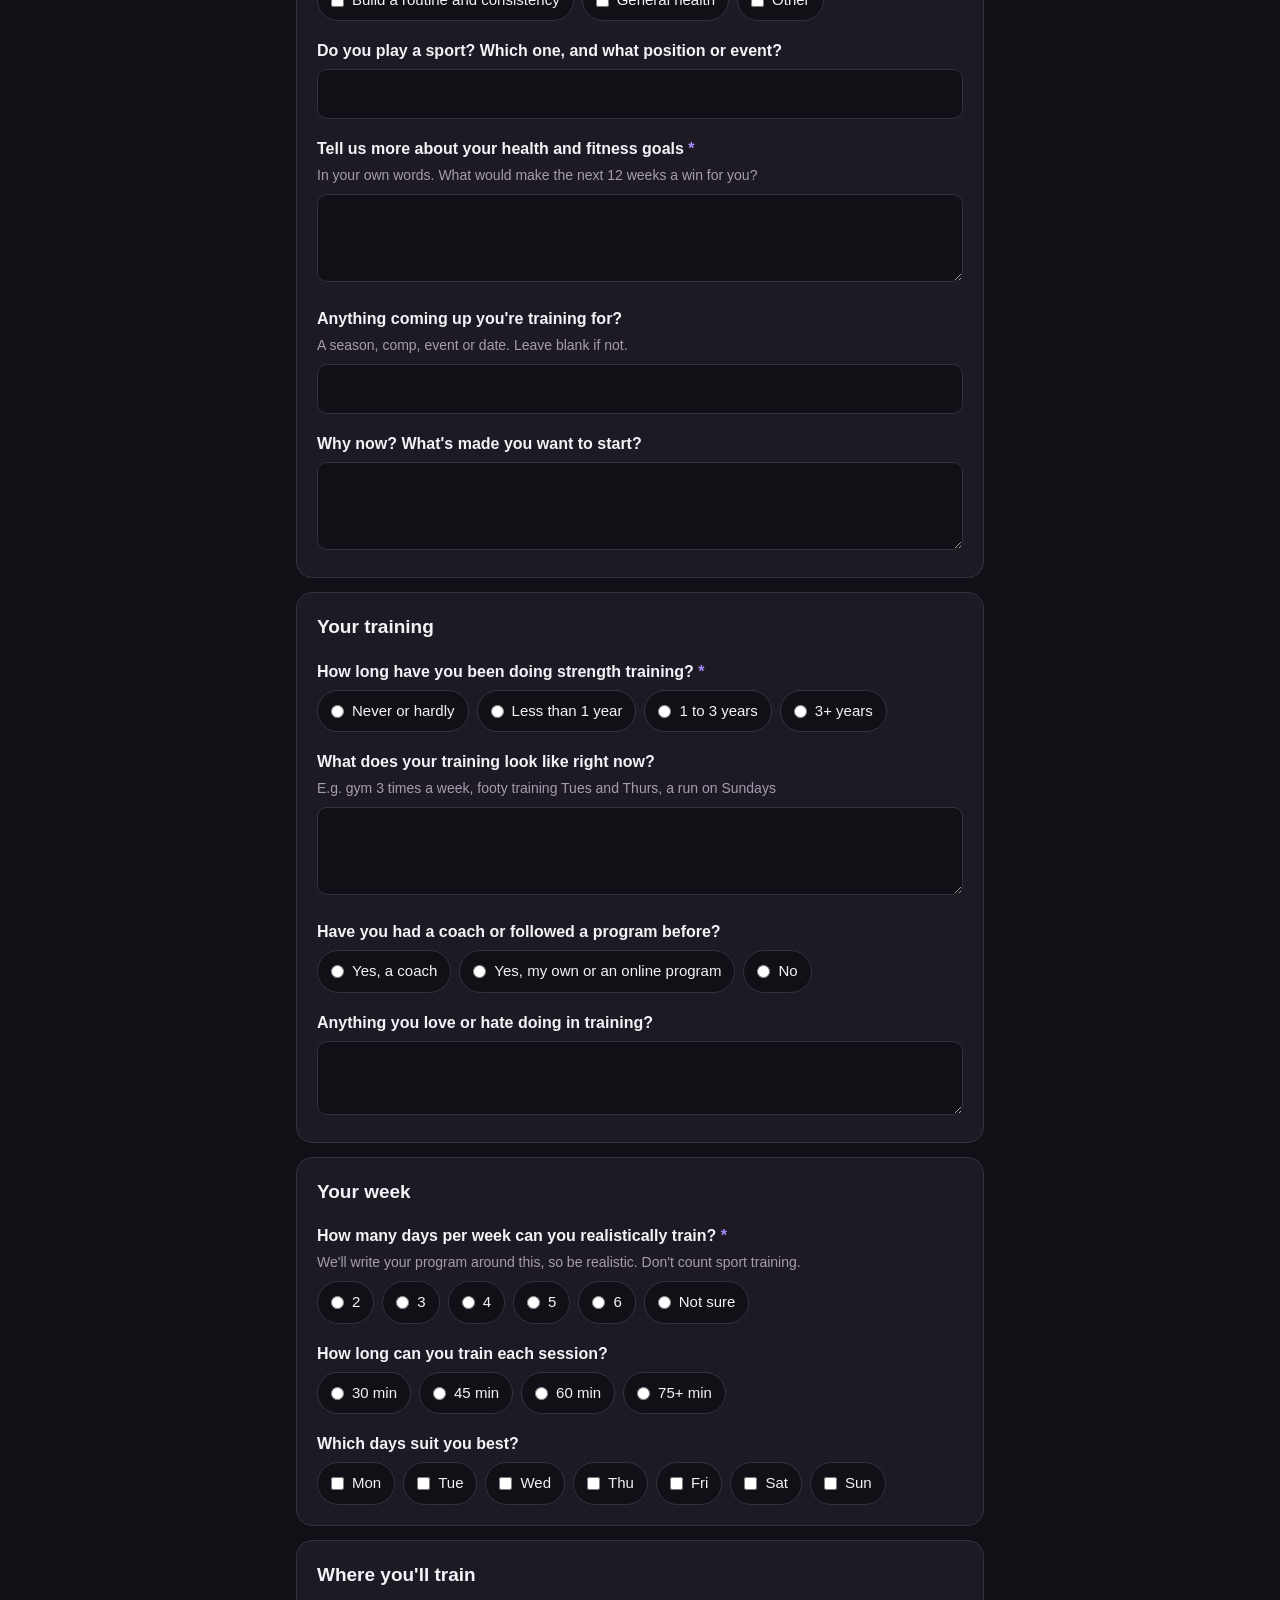
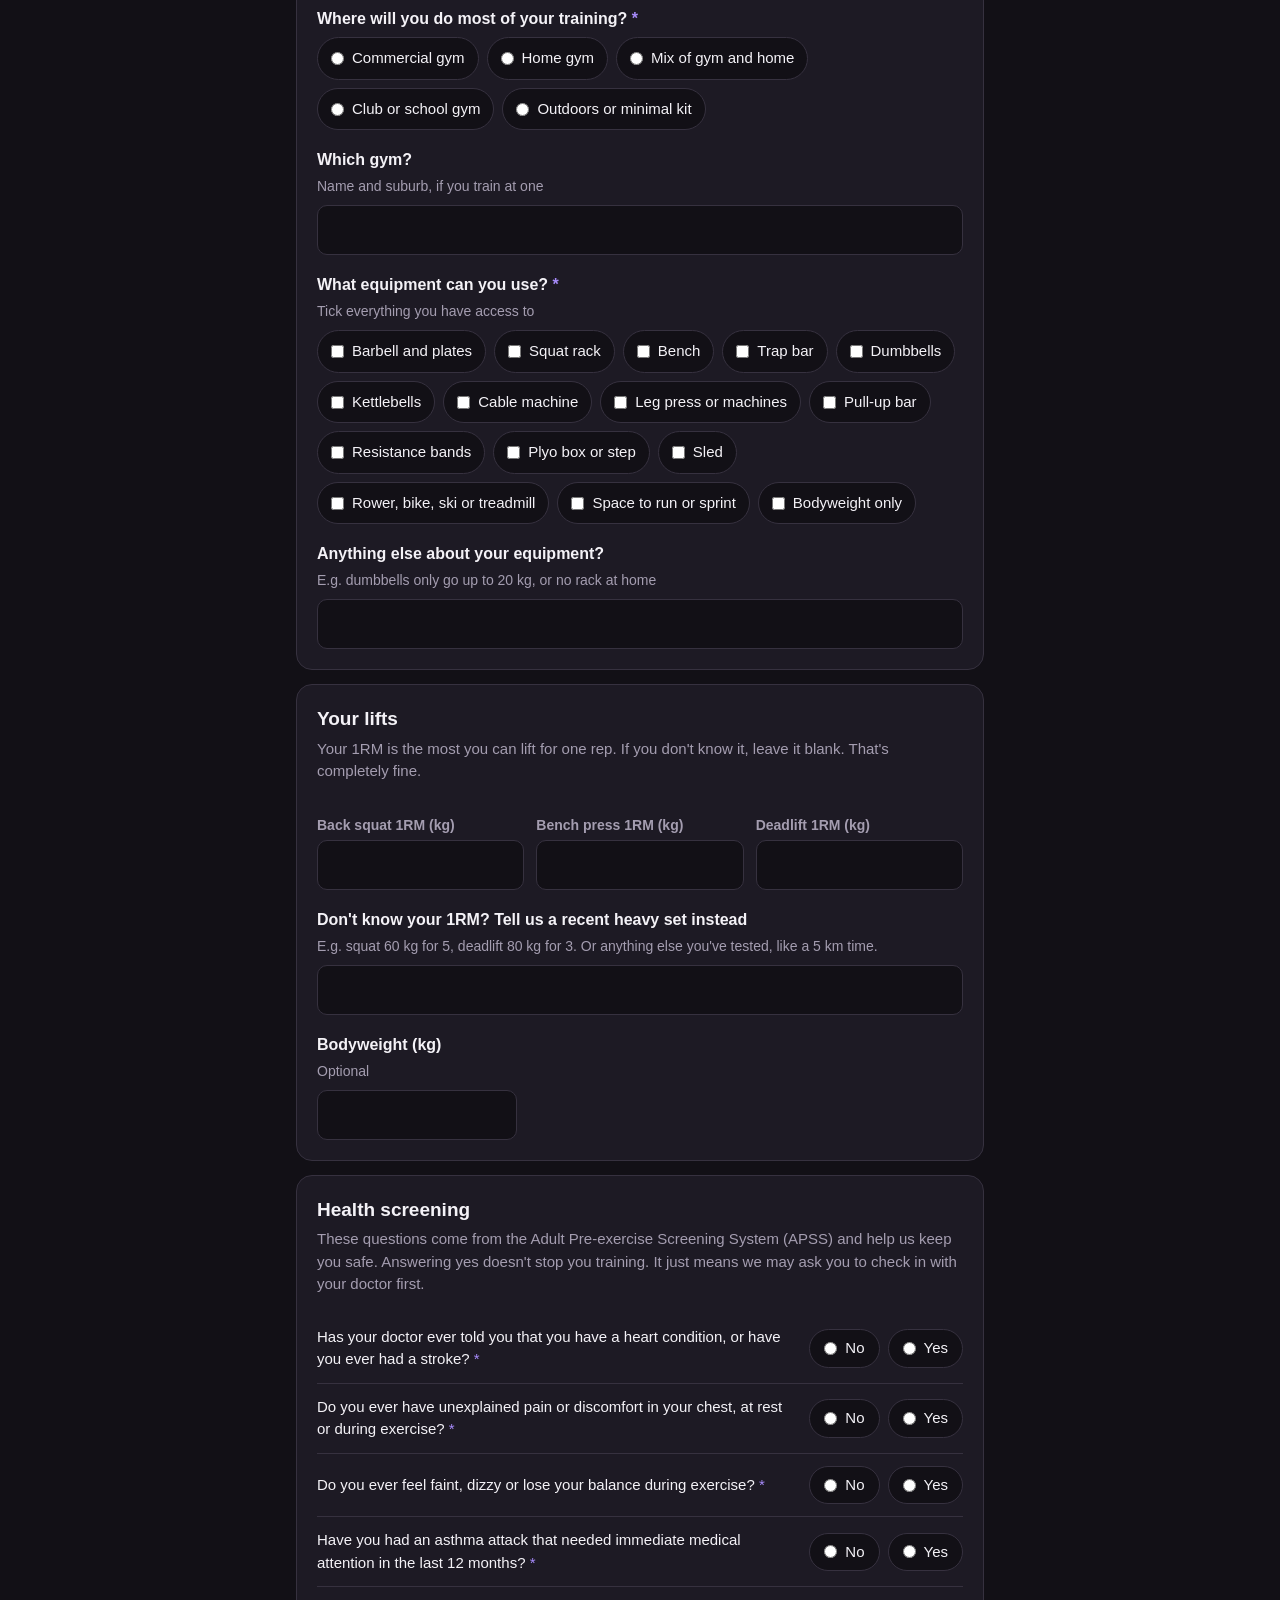
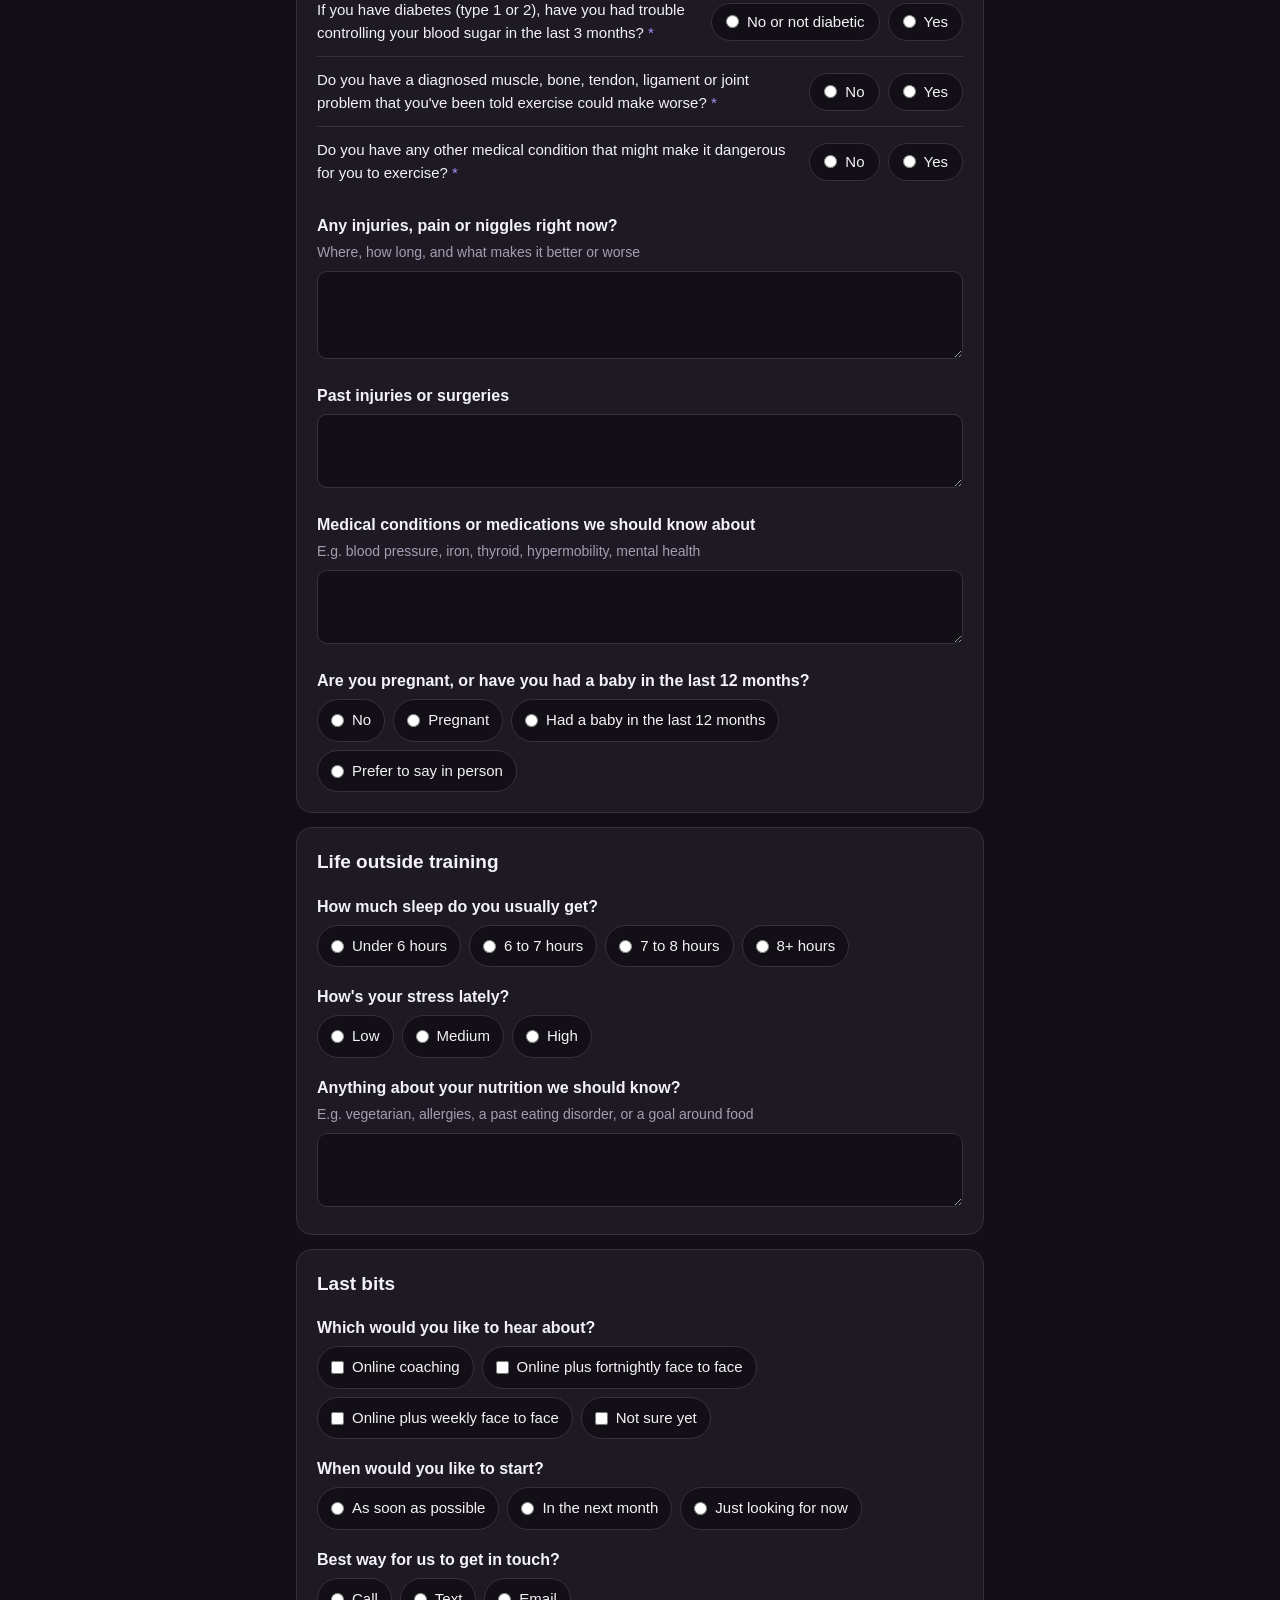
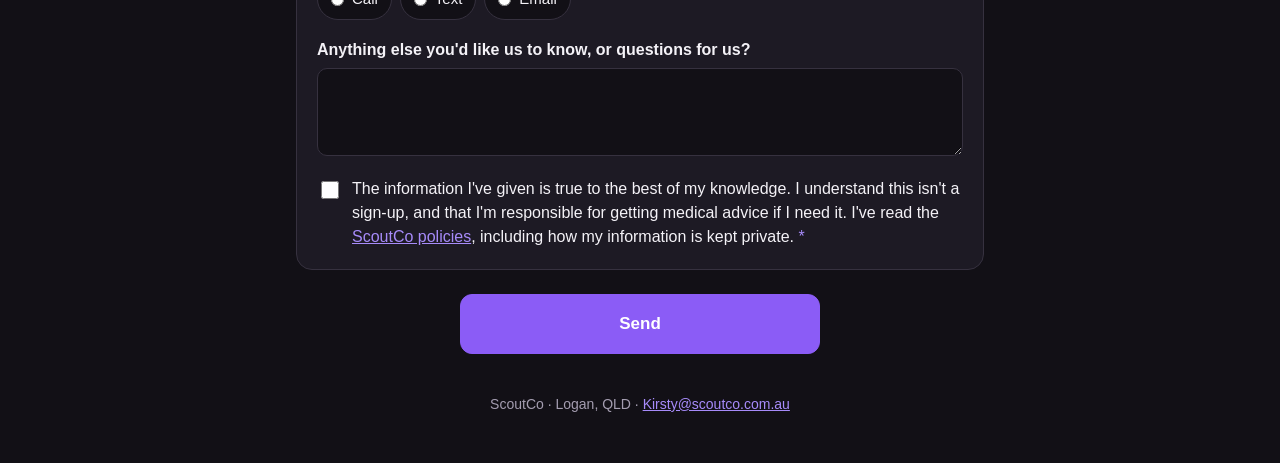
==== commit a1cb7e41: "EOI page: add Other goal with a free text box Co-Authored-By: Claude Opus 5.5 (1M context) <noreply@" ====
--- a/eoi.html
+++ b/eoi.html
@@ -236,7 +236,9 @@
           <label><input type="checkbox" value="Move better, less pain"> Move better, less pain</label>
           <label><input type="checkbox" value="Build a routine and consistency"> Build a routine and consistency</label>
           <label><input type="checkbox" value="General health"> General health</label>
-        </div>
+          <label><input type="checkbox" value="Other" id="goalOther"> Other</label>
+        </div>
+        <input type="text" id="f-goal-other" class="hidden" placeholder="Type your other goal" aria-label="Other goal" style="margin-top:10px">
       </fieldset>
       <div class="q"><label for="f-sport">Do you play a sport? Which one, and what position or event?</label><input type="text" id="f-sport" data-label="Sport"></div>
       <div class="q"><label class="req" for="f-goal">Tell us more about your health and fitness goals</label><span class="hint">In your own words. What would make the next 12 weeks a win for you?</span><textarea id="f-goal" data-label="Health and fitness goals (in their words)" required></textarea></div>
@@ -462,6 +464,12 @@
   function isMinor() { var a = age(); return a !== null && a < 18; }
   $("f-dob").addEventListener("change", function () { $("under18").classList.toggle("hidden", !isMinor()); });
 
+  // "Other" goal: show a box to type it.
+  $("goalOther").addEventListener("change", function () {
+    $("f-goal-other").classList.toggle("hidden", !this.checked);
+    if (this.checked) $("f-goal-other").focus();
+  });
+
   // Any APSS yes: ask for details.
   function apssYes() { return !!document.querySelector("#apss input[value=Yes]:checked"); }
   $("apss").addEventListener("change", function () { $("apssYes").classList.toggle("hidden", !apssYes()); });
@@ -500,6 +508,7 @@
       if (!yn.querySelector("input:checked")) { yn.classList.add("bad"); problems.push(yn); }
     });
     if ($("apss").querySelector(".yn.bad")) bad($("apss"), "Please answer yes or no to each question.");
+    if ($("goalOther").checked && !$("f-goal-other").value.trim()) need($("f-goal-other"), "Please type your other goal.");
     if (apssYes() && !$("f-apss").value.trim()) need($("f-apss"), "Please tell us a bit more.");
     if (!$("f-agree").checked) { bad($("f-agree").closest(".q"), "Please tick this to send."); problems.push($("f-agree").closest(".q")); }
     return problems;
@@ -514,7 +523,9 @@
         if (el.closest(".hidden")) return;
         var v;
         if (el.classList.contains("opts")) {
-          v = Array.prototype.map.call(el.querySelectorAll("input:checked"), function (i) { return i.value; }).join(", ");
+          v = Array.prototype.map.call(el.querySelectorAll("input:checked"), function (i) {
+            return i.id === "goalOther" && $("f-goal-other").value.trim() ? "Other: " + $("f-goal-other").value.trim() : i.value;
+          }).join(", ");
         } else if (el.type === "checkbox") {
           v = el.checked ? "Yes" : "";
         } else if (el.type === "date" && el.value) {
